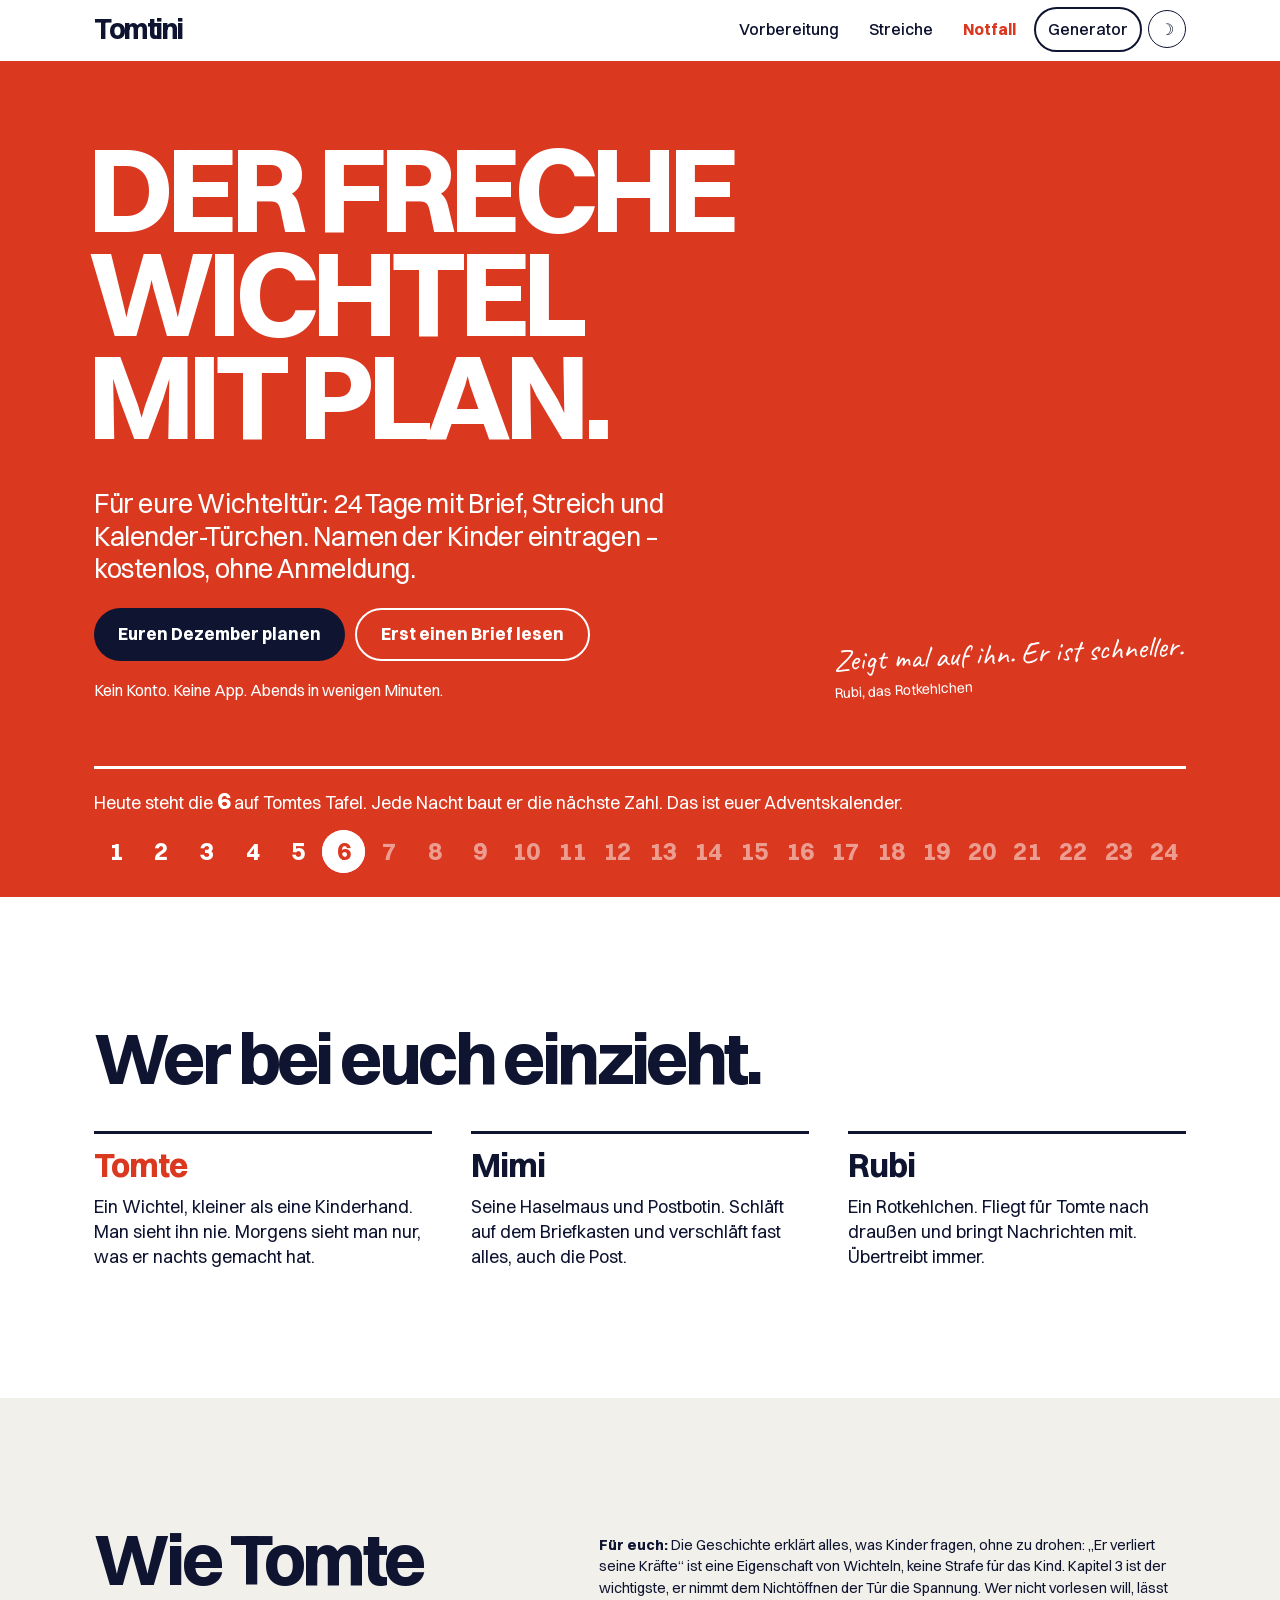
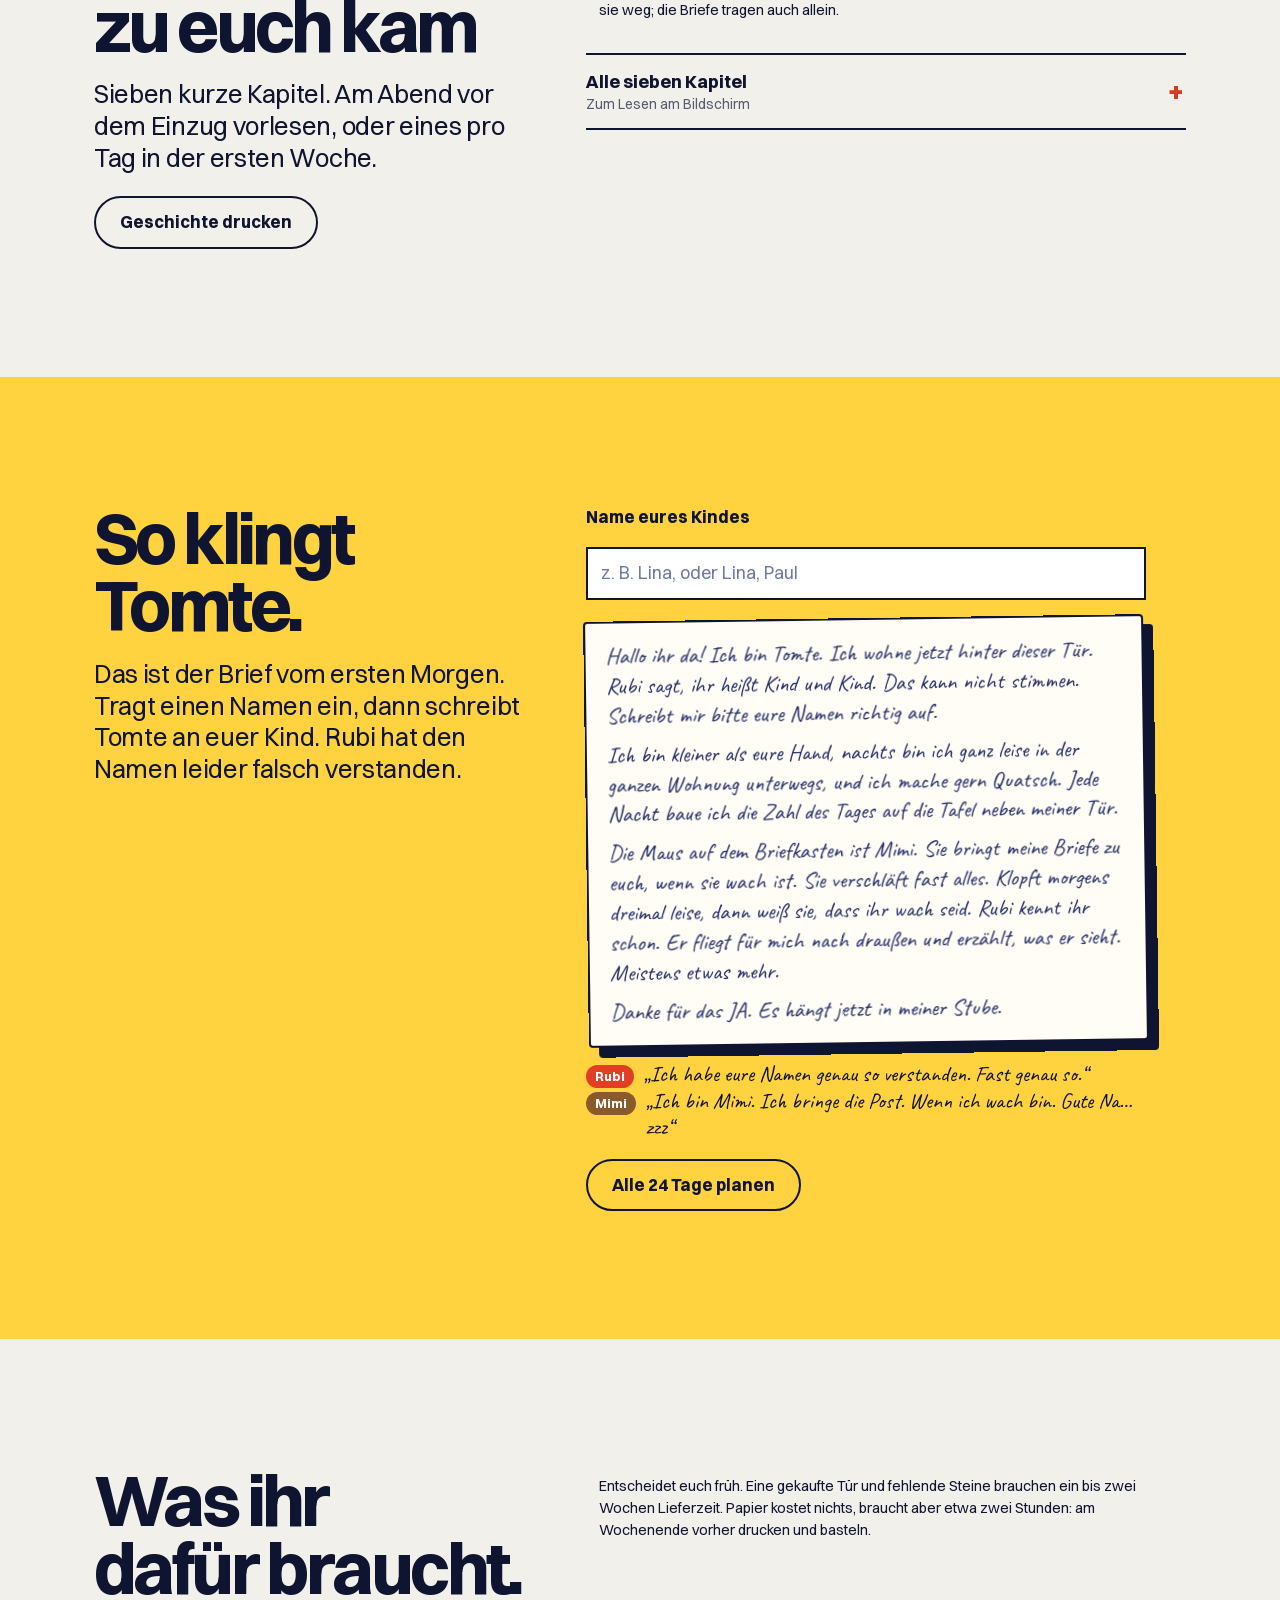
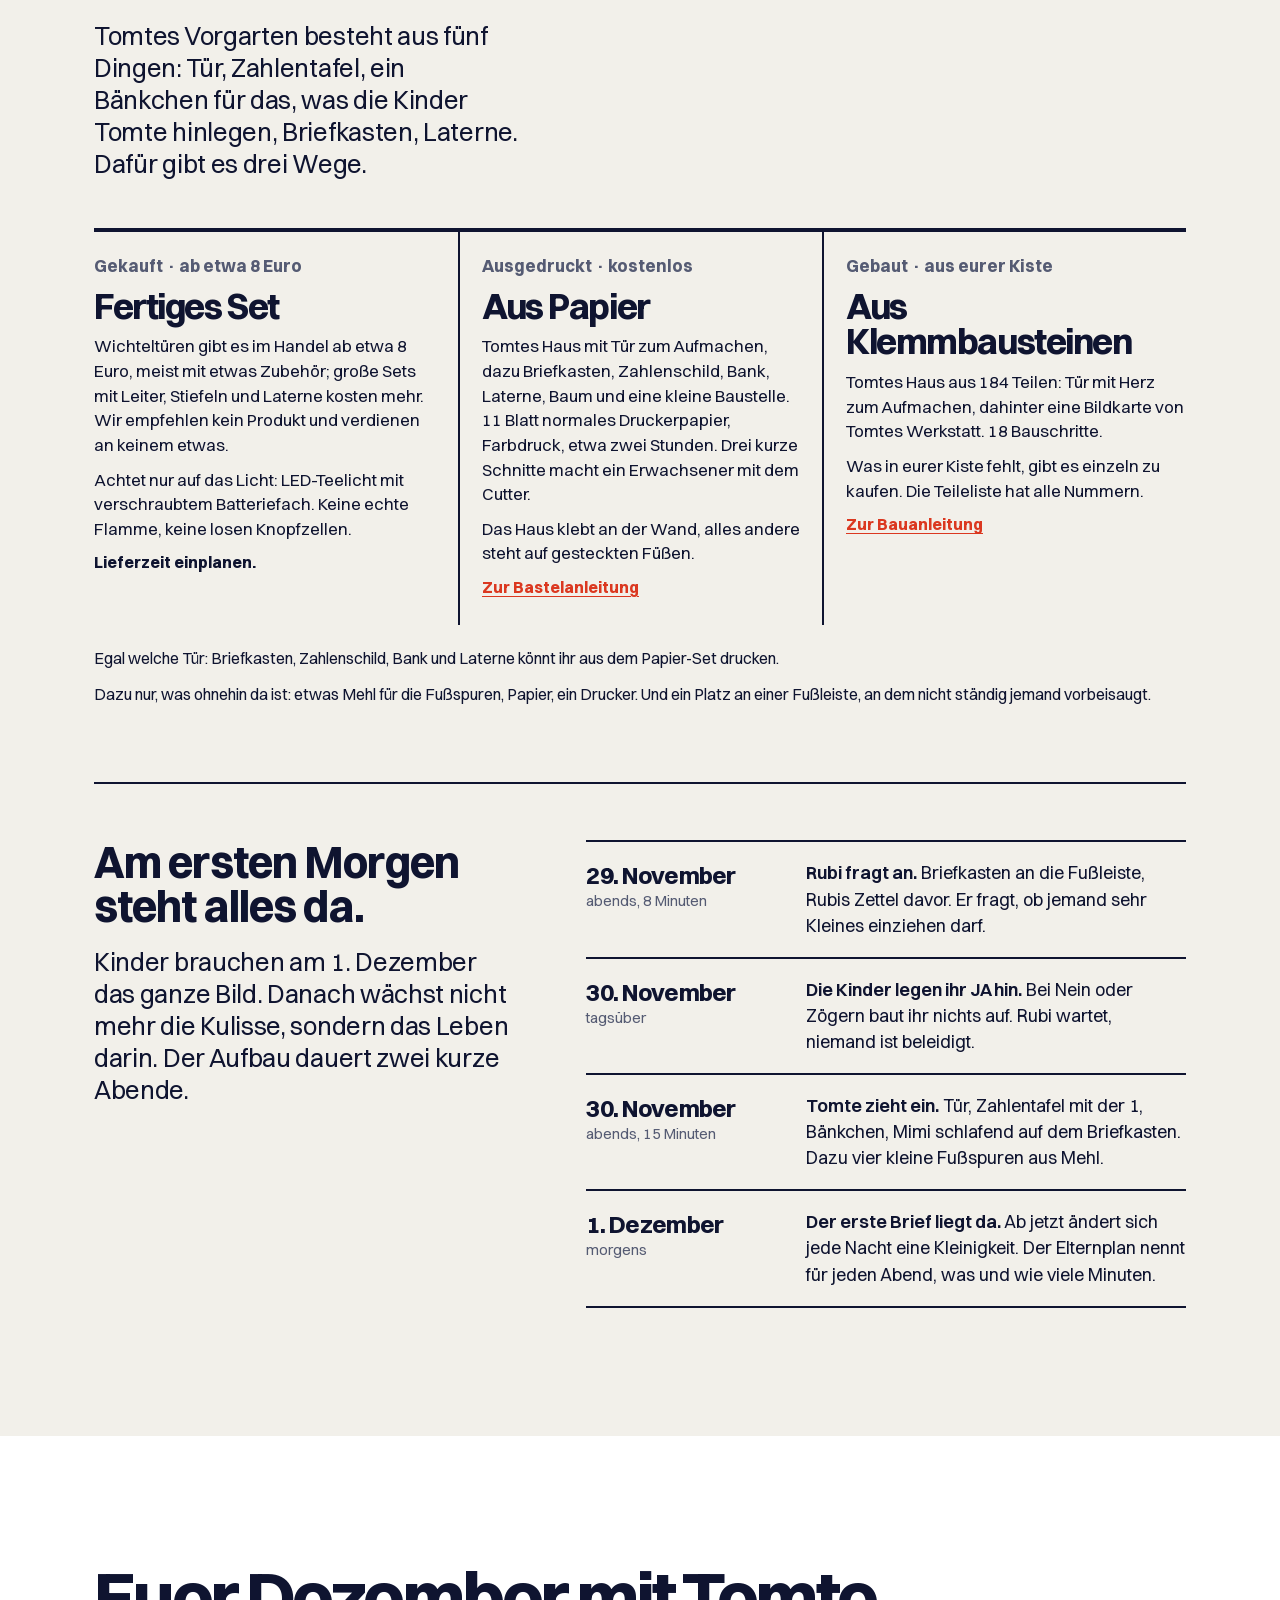
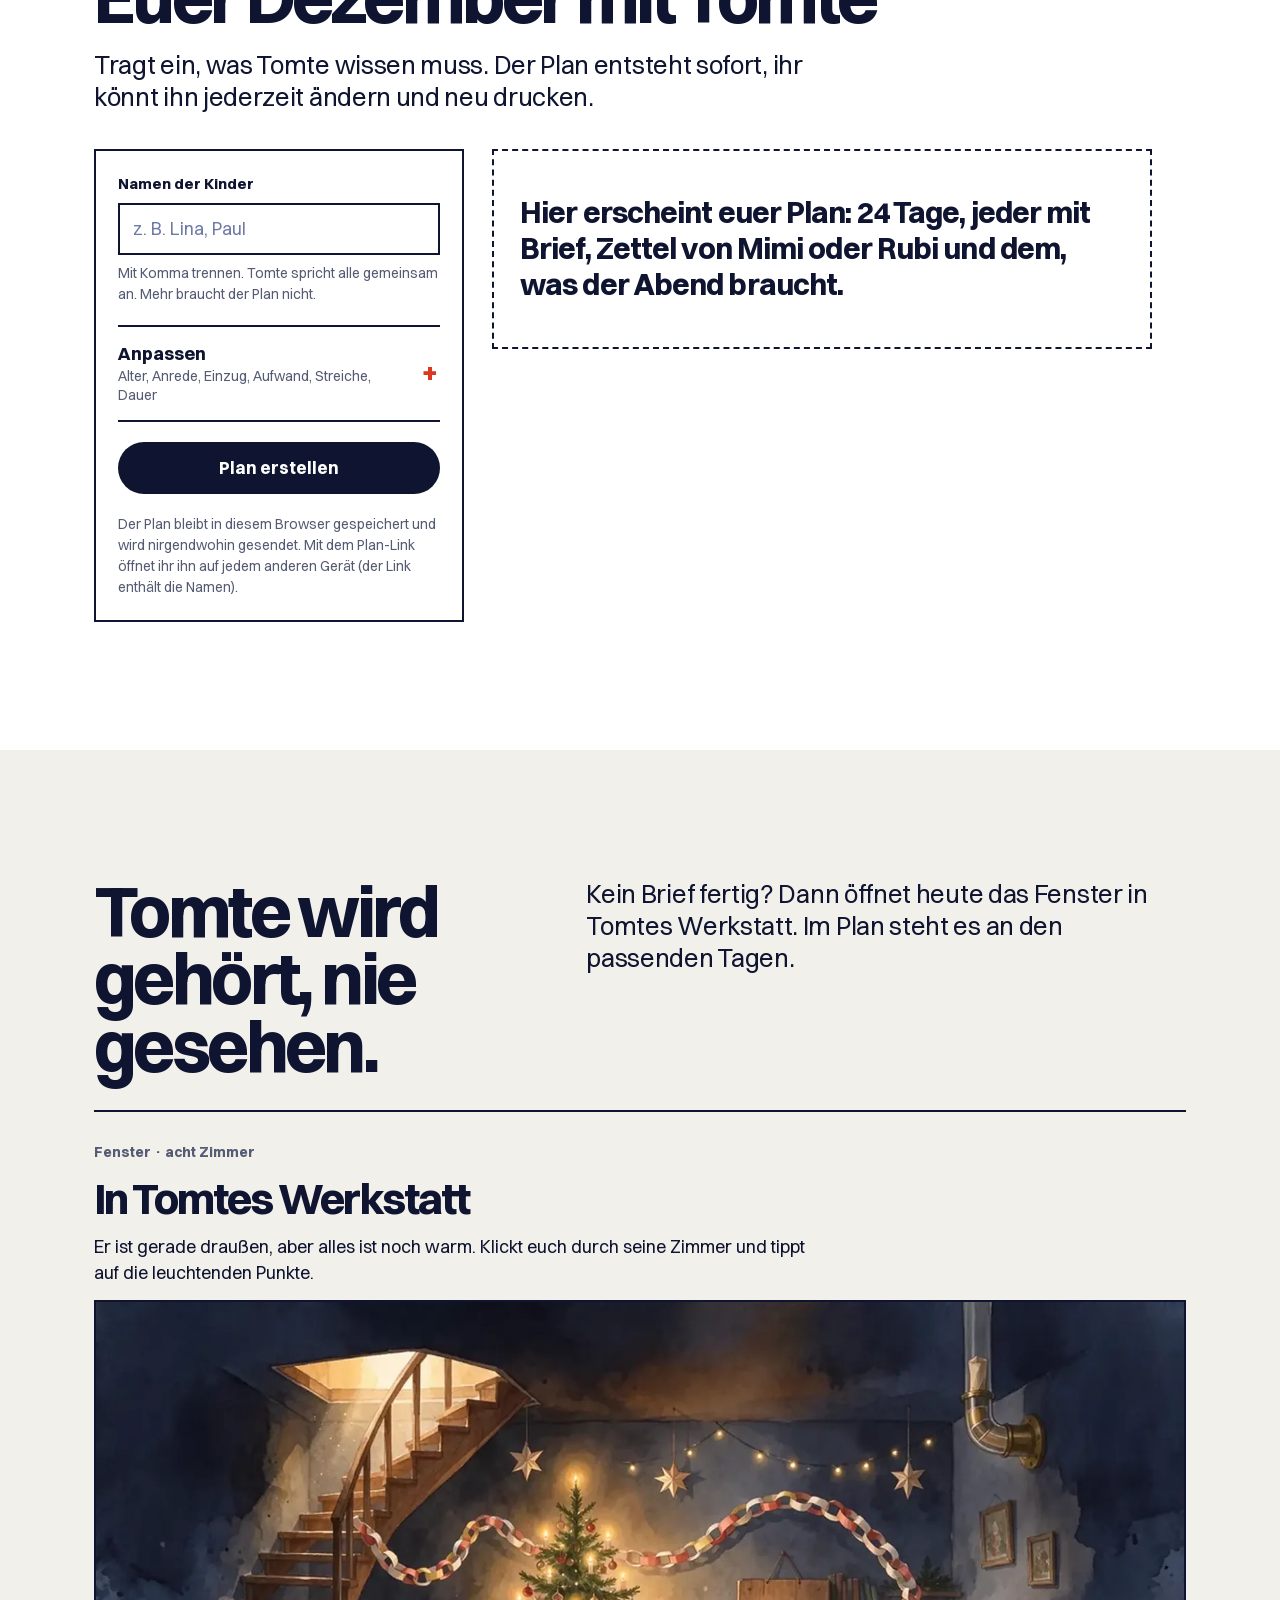
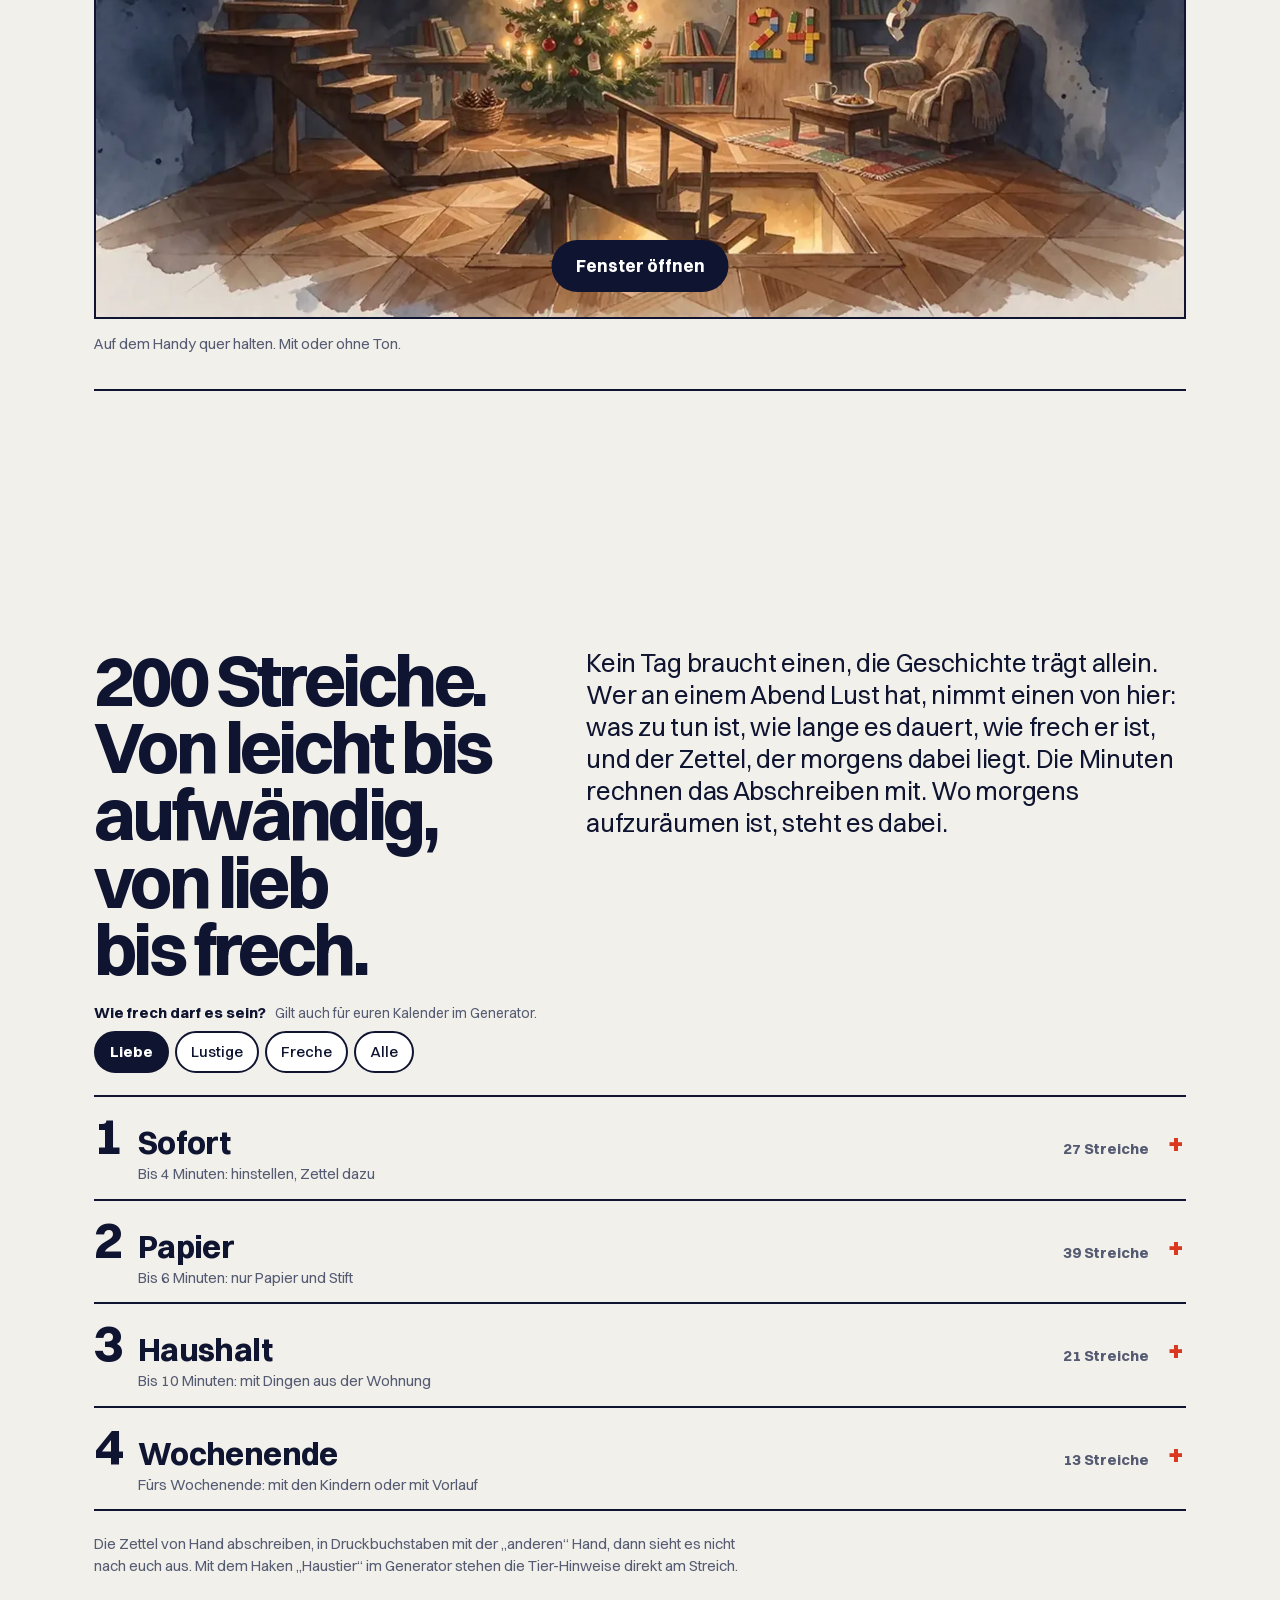
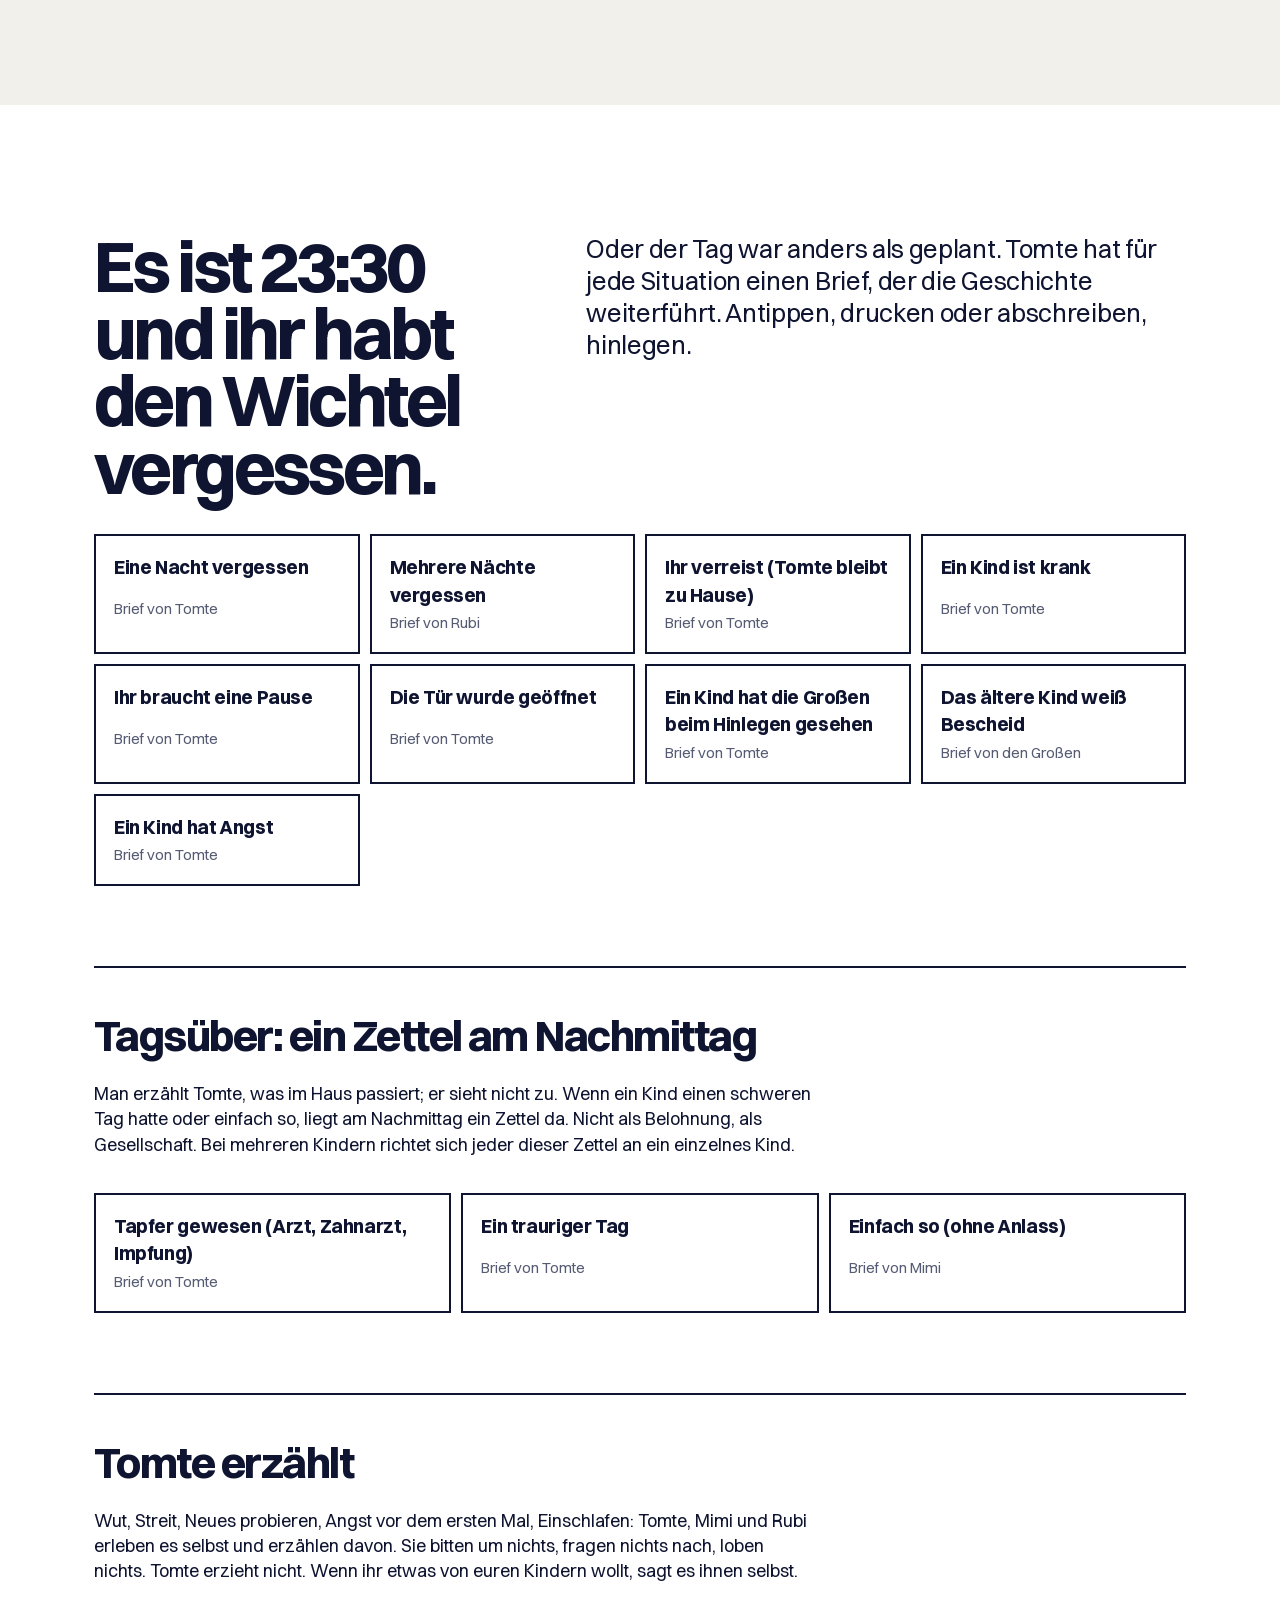
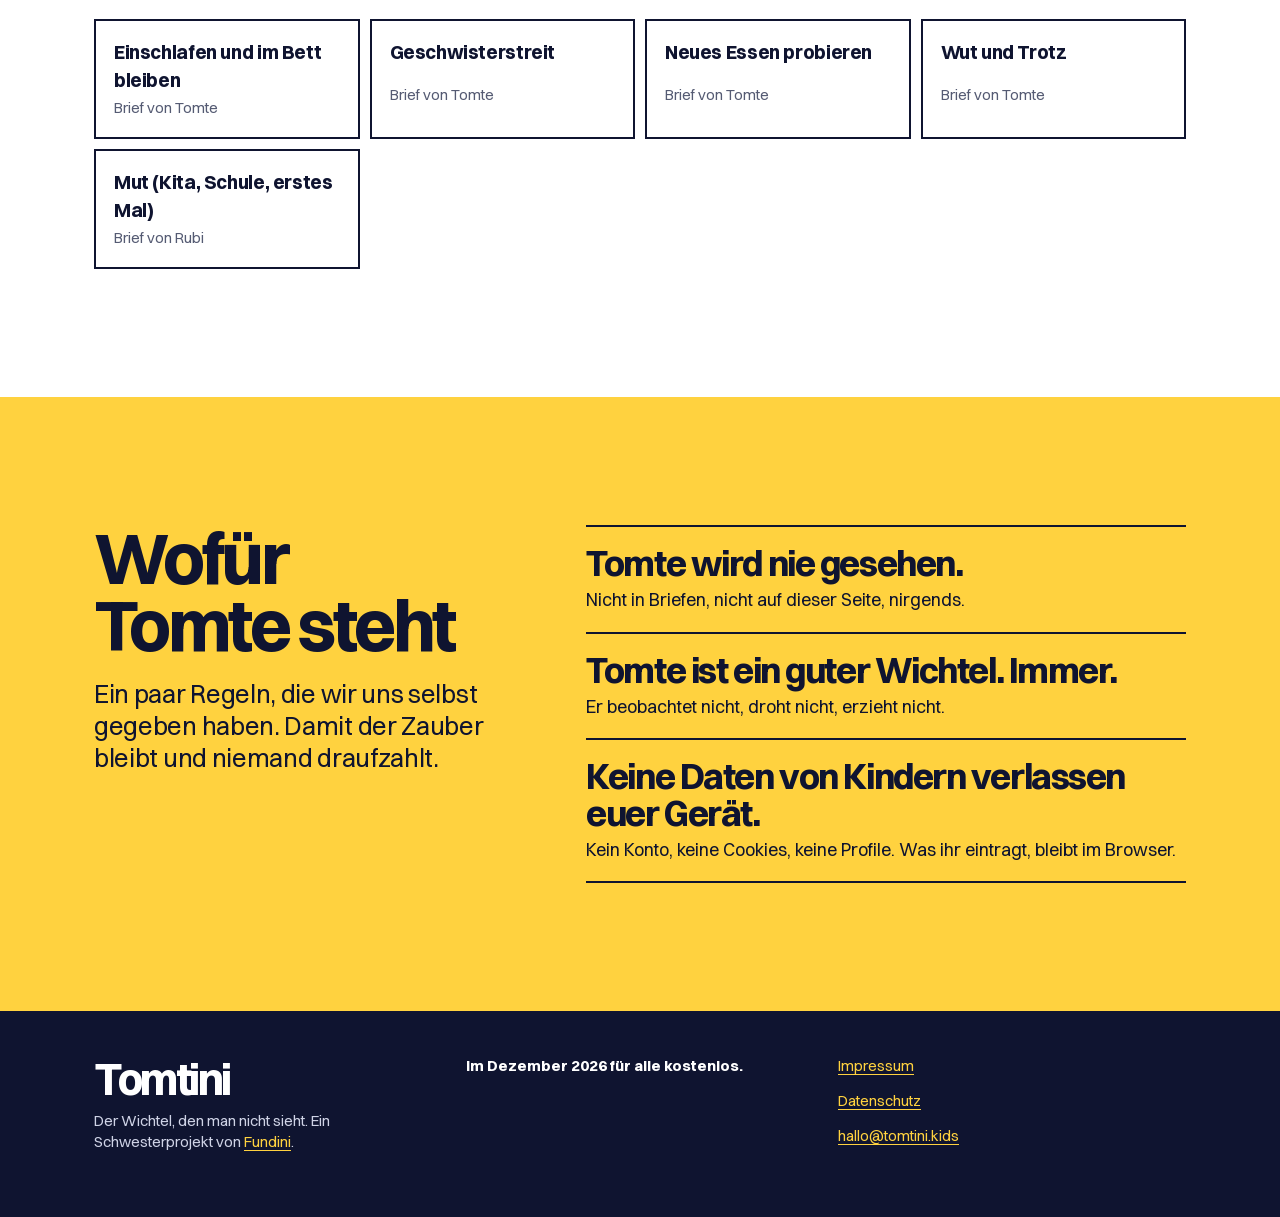
==== index.html @ 4d8ac08f "Schlankes Druckpaket (14 Seiten): Mimi grau und zum Ausmalen, Namensschild, Stube, Werkstatt, Zettel" ====
<!DOCTYPE html>
<html lang="de">
<head>
<meta charset="utf-8">
<meta name="viewport" content="width=device-width, initial-scale=1">
<title>Tomtini – der Wichtel, den man nicht sieht</title>
<link rel="canonical" href="https://tomtini.kids/">
<link rel="icon" href="favicon.svg" type="image/svg+xml">
<link rel="apple-touch-icon" href="bild/touch-icon.png">
<meta name="theme-color" content="#db3820">
<meta name="theme-color" media="(prefers-color-scheme: dark)" content="#0b1226">
<meta property="og:type" content="website">
<meta property="og:site_name" content="Tomtini">
<meta property="og:locale" content="de_DE">
<meta property="og:url" content="https://tomtini.kids/">
<meta property="og:title" content="Tomtini – der Wichtel, den man nicht sieht">
<meta property="og:description" content="Wichtel-Generator für Eltern: 24 Tage mit Tomte, jeden Morgen ein Brief. Fertig geplant, zum Ausdrucken, kostenlos, ohne Konto.">
<meta property="og:image" content="https://tomtini.kids/bild/teilen.png">
<meta property="og:image:width" content="1200">
<meta property="og:image:height" content="630">
<meta property="og:image:alt" content="Tomtini. Der Wichtel, den man nicht sieht.">
<meta name="twitter:card" content="summary_large_image">
<meta name="description" content="Tomtini ist ein Wichtel-Generator für Eltern: 24 Tage mit Tomte, jeden Morgen ein Brief, jede Nacht eine neue Zahl auf seiner Tafel. Fertig geplant, zum Ausdrucken, kostenlos, ohne Konto.">
<script>
/* So früh wie möglich setzen, damit die Seite nicht erst hell aufblitzt und dann umschaltet. */
(function(){
  try{
    var g=localStorage.getItem('tomtiniModus');
    var dunkel=g?g==='dunkel':(window.matchMedia && window.matchMedia('(prefers-color-scheme: dark)').matches);
    if(dunkel) document.documentElement.classList.add('dunkel');
  }catch(e){}
})();
</script>
<style>
/* Layout: weiße Seite, fette Switzer, vollflächige Farbblöcke (Rot, Gelb, Nachtblau), dicke Linien zwischen Zeilen.
   Links ausgerichtet, alles eckig, nur Knöpfe sind Pillen. Tomtes Briefe bleiben Handschrift auf Papier. */
@font-face{font-family:"Switzer";src:url("fonts/switzer.woff2") format("woff2");font-weight:100 900;font-style:normal;font-display:swap}
@font-face{font-family:"Caveat";src:url("fonts/caveat-latin-wght-normal.woff2") format("woff2");font-weight:400 700;font-style:normal;font-display:swap;unicode-range:U+0000-00FF,U+0131,U+0152-0153,U+02BB-02BC,U+02C6,U+02DA,U+02DC,U+2000-206F,U+20AC,U+2122,U+2212}
@font-face{font-family:"Caveat";src:url("fonts/caveat-latin-ext-wght-normal.woff2") format("woff2");font-weight:400 700;font-style:normal;font-display:swap;unicode-range:U+0100-02BA,U+02BD-02C5,U+02C7-02CC,U+02CE-02D7,U+02DD-02FF,U+1E00-1E9F,U+1EF2-1EFF,U+2020,U+20A0-20AB,U+20AD-20C0}

:root{
  --night:#ffffff;      /* Seite */
  --deep:#f2f0ea;       /* ruhige Fläche, Eingabefelder */
  --dusk:#ffffff;       /* Karten */
  --line:#0f1430;       /* Linien */
  --snow:#0f1430;       /* Schrift: Nachtblau statt Schwarz */
  --mist:#555b73;       /* leise Schrift */
  --lamp:#db3820; --lamp-text:#b42e1a;       /* Akzent: Rubis Rot */
  --red:#db3820; --yellow:#ffd23f; --ink-night:#0f1430;
  --paper:#fffdf6;      /* Tomtes Briefpapier */
  --ink:#27306b;        /* Tomtes Tinte, dunkelblau */
  --pine:#1f7a55;
  --rubi:#e23d25;
  --mimi:#8a5a2b;
  --display:"Switzer","Helvetica Neue",Helvetica,Arial,sans-serif;
  --body:"Switzer","Helvetica Neue",Helvetica,Arial,sans-serif;
  --hand:"Caveat","Segoe Print","Bradley Hand",cursive;
  --font:var(--body); --glow:var(--lamp); --dim:var(--mist); --muted:var(--mist);
  color-scheme:light;
}
/* Dunkelmodus: schont abends die Augen. Betrifft nur die ruhigen Grundflächen
   (Hintergrund, Fließtext) - Tomtes Briefpapier und die farbigen Themenblöcke
   (Hero, Zahlentafel, Kalender) bleiben bewusst wie sie sind. */
html.dunkel{color-scheme:dark}
/* Dunkelmodus-Palette (27. Nov 2026): Nachtblau mit Laternen-Gold statt der blaugrünen Palette.
   Grund 0B1226 · Flächen 131C3A · Hero 16204A · Blöcke 1B2654 · Linien 2B3A66 · Hover 3A4C80
   Schrift E6EBF7 (15,6:1 auf Grund) · leise A3B0D1 (8,6:1) · Akzent Gold F5C84C (11,7:1) */
html.dunkel body{
  --night:#0b1226; --deep:#131c3a; --dusk:#131c3a;
  --line:#2b3a66; --snow:#e6ebf7; --mist:#a3b0d1; --lamp:#f5c84c; --lamp-text:#f5c84c; --hover:#3a4c80;
  --ink-night:#1b2654; /* die nachtblauen Blöcke (Aufbau, Werkstatt, Fuß) */
}
html.dunkel .zettel .who.tomte{color:#0b1226}
html.dunkel .btn-ghost:hover,html.dunkel .notfall-grid button:hover{border-color:#3a4c80;background:rgba(58,76,128,.35)}
html.dunkel ::selection{background:#f5c84c;color:#0b1226}
body{transition:background-color .3s ease,color .3s ease}
@media (prefers-reduced-motion:reduce){body{transition:none}}
*{box-sizing:border-box}
html{-webkit-text-size-adjust:100%}
html,body{margin:0}
body{background:var(--night);color:var(--snow);font-family:var(--body);font-size:17px;line-height:1.6;overflow-x:hidden}
h1,h2,h3,h4{margin:0;font-family:var(--display);font-weight:700;text-wrap:balance;letter-spacing:-.02em}
p{margin:0}
a{color:var(--lamp);text-underline-offset:.18em}
button,input,select,textarea{font:inherit;color:inherit}
:focus-visible{outline:3px solid var(--lamp);outline-offset:3px;border-radius:0}
[hidden]{display:none!important}
.wrap{max-width:1180px;margin:0 auto;padding:0 clamp(18px,4.5vw,44px)}
.eyebrow{font-size:14px;color:var(--mist);font-weight:500}

.btn{border:0;border-radius:999px;padding:13px 22px;font-weight:700;cursor:pointer;display:inline-flex;align-items:center;gap:8px;justify-content:center;min-height:48px;text-decoration:none;font-size:16px;line-height:1.2}
.btn-primary,.btn-night{background:var(--lamp);color:var(--deep)}
.btn-primary:hover,.btn-night:hover{background:#ffd486}
.btn-ghost{background:transparent;border:1.5px solid var(--line);color:var(--snow)}
.btn-ghost:hover{border-color:var(--mist)}
.btn-mini{min-height:34px;padding:5px 12px;font-size:13px}
.btn[aria-pressed="true"]{background:var(--snow);color:var(--deep);border-color:var(--snow)}
.btn:disabled{opacity:.5;cursor:not-allowed}

/* Navigation */
.nav{position:sticky;top:0;z-index:30;background:rgba(18,25,53,.86);backdrop-filter:blur(10px);-webkit-backdrop-filter:blur(10px);border-bottom:1px solid transparent}
.nav.stuck{border-bottom-color:var(--line)}
.nav-in{display:flex;align-items:center;gap:6px;min-height:58px;overflow-x:auto;scrollbar-width:none}
.nav-in::-webkit-scrollbar{display:none}
.nav a{color:var(--snow);text-decoration:none;font-size:15px;font-weight:500;padding:9px 12px;border-radius:999px;white-space:nowrap}
.nav a:hover{background:rgba(242,235,219,.08)}
.nav a.aktiv{color:var(--lamp);font-weight:700}
.nav a.brand{font-family:var(--display);font-size:26px;font-weight:700;padding-left:0;margin-right:auto;letter-spacing:-.01em}
.nav a.brand:hover{background:none}
.nav a.to-gen{border:1.5px solid var(--line)}
.modus-knopf{border:1.5px solid var(--line);background:transparent;color:var(--snow);
  width:38px;height:38px;border-radius:50%;font-size:16px;cursor:pointer;flex:none;
  display:inline-flex;align-items:center;justify-content:center}
.modus-knopf:hover{background:rgba(242,235,219,.08)}
html.dunkel .nav{background:rgba(11,18,38,.92)}
html.dunkel .nav a:hover{background:rgba(58,76,128,.45)}
@media (max-width:600px){.nav a:not(.brand):not(.to-gen){display:none}}
/* Mobiles Menü (unter 600 px): Wort statt Burger, Vollbild-Panel in der Hero-Typo */
.menue-knopf{display:none;border:2px solid var(--line);background:transparent;color:var(--snow);
  font:500 16px/1 var(--body);padding:0 13px;min-height:45px;border-radius:999px;cursor:pointer;flex:none}
.menue>.wrap{width:100%}
@media (max-width:600px){
  .menue-knopf{display:inline-flex;align-items:center}
  .nav-in{gap:5px}
  .nav a.to-gen{padding:9px 11px}
}
.menue{position:fixed;inset:0;z-index:70;background:var(--night);color:var(--snow);display:none;flex-direction:column;
  padding:0 0 max(24px,env(safe-area-inset-bottom));overflow-y:auto;overscroll-behavior:contain}
.menue.offen{display:flex;animation:menueAuf .22s ease-out both}
@keyframes menueAuf{from{opacity:0;transform:translateY(-8px)}to{opacity:1;transform:none}}
@media (prefers-reduced-motion:reduce){.menue.offen{animation:none}}
.menue-kopf{display:flex;align-items:center;justify-content:space-between;min-height:58px;border-bottom:2px solid var(--line)}
.menue-marke{font:700 28px/1 var(--display);letter-spacing:-.05em}
.menue-zu{border:2px solid var(--line);background:transparent;color:var(--snow);font:700 16px/1 var(--display);
  padding:0 14px;min-height:45px;border-radius:999px;cursor:pointer}
.menue ul{list-style:none;margin:0;padding:0}
.menue li{border-bottom:2px solid var(--line)}
.menue li a{display:block;padding:14px 0 12px;color:var(--snow);text-decoration:none;font:700 clamp(36px,11.5vw,56px)/.95 var(--display);
  letter-spacing:-.055em;text-transform:uppercase}
.menue li a.aktiv{color:var(--lamp)}
.menue li a.ziel{background:var(--lamp);color:#fff;margin:18px 0 0;padding:16px 16px 14px}
html.dunkel .menue li a.ziel{color:#0b1226}
.menue li:last-child{border-bottom:0}
html.menue-offen,html.menue-offen body{overflow:hidden}

/* Hero */
.hero{position:relative;padding:clamp(28px,6vw,72px) 0 0;}
.hero h1{font-size:clamp(50px,13vw,164px);line-height:.9;font-weight:700;letter-spacing:-.012em;margin-left:-.03em}
.hero h1 .ln{display:block}
.unseen{display:inline-block;cursor:default;-webkit-tap-highlight-color:transparent;touch-action:manipulation}
.unseen i{display:inline-block;font-style:normal;text-shadow:0 0 .32em rgba(245,191,98,.5);transition:opacity .28s ease,filter .28s ease;will-change:opacity,filter}
.hero-foot{display:grid;grid-template-columns:minmax(0,7fr) minmax(0,5fr);gap:clamp(20px,4vw,56px);align-items:end;margin-top:clamp(22px,3.4vw,40px)}
.hero .lead{font-size:clamp(18px,1.75vw,22px);line-height:1.5;max-width:34em}
.hero .cta{display:flex;gap:10px;flex-wrap:wrap;margin-top:22px}
.rubi-note{font-family:var(--hand);font-size:clamp(24px,2.4vw,31px);line-height:1.15;color:var(--lamp);transform:rotate(-2.5deg);transform-origin:left bottom;max-width:13em}
.rubi-note small{display:block;font-family:var(--body);font-size:14px;color:var(--mist);margin-top:6px}
.facts{margin-top:18px;color:var(--mist);font-size:15px}
@media (max-width:760px){.hero-foot{grid-template-columns:1fr}}
@media (max-width:560px){.hero h1{font-size:16.4vw}}

/* Zahlentafel */
.tafel{margin-top:clamp(34px,5vw,64px);border-top:2px solid var(--line);position:relative}
.tafel::before{content:"";position:absolute;left:0;right:0;top:-1px;height:1px;background:linear-gradient(90deg,rgba(245,191,98,0),var(--lamp) 30%,var(--lamp) 70%,rgba(245,191,98,0));box-shadow:0 0 22px 2px rgba(245,191,98,.45);transform-origin:50% 50%;animation:spalt 1.6s .15s cubic-bezier(.2,.7,.2,1) both}
@keyframes spalt{from{transform:scaleX(.04);opacity:.2}to{transform:scaleX(1);opacity:1}}
.tafel-in{padding:18px 0 24px;display:grid;gap:12px}
.tafel-text{font-size:16px;color:var(--snow)}
.tafel-text b{font-family:var(--display);font-weight:700;font-size:1.25em;color:var(--lamp);font-variant-numeric:tabular-nums}
.zahlen{list-style:none;margin:0;padding:0;display:grid;grid-template-columns:repeat(24,minmax(0,1fr));gap:2px;font-family:var(--display);font-weight:700;font-variant-numeric:tabular-nums;font-size:clamp(13px,1.9vw,26px);color:#55619a;text-align:center}
.zahlen li.war{color:var(--mist)}
.zahlen li.heute{color:var(--lamp);text-shadow:0 0 14px rgba(245,191,98,.6);font-weight:700}
@media (max-width:620px){.zahlen{grid-template-columns:repeat(12,minmax(0,1fr));row-gap:6px;font-size:18px}}

/* Abschnitte */
section.block{padding:clamp(68px,10vw,144px) 0;scroll-margin-top:58px}
section.quiet{background:var(--deep)}
.split{display:grid;grid-template-columns:minmax(0,5fr) minmax(0,7fr);gap:clamp(24px,5vw,72px);align-items:start}
@media (max-width:860px){.split{grid-template-columns:1fr}}
.block h2{font-size:clamp(34px,5.2vw,68px);line-height:.98;letter-spacing:-.03em;}
.block .sub{color:var(--mist);font-size:18px;max-width:38em;margin-top:18px}
.stack{display:grid;gap:22px}

/* Brief-Probe */
.probe{display:grid;gap:18px;max-width:560px}
.probe label{font-size:15px;font-weight:600}
.probe input{width:100%;padding:13px 15px;border-radius:0;border:1.5px solid var(--line);background:var(--deep);min-height:50px;font-size:18px}
.probe input::placeholder{color:#6f7aa6}
.probe .letter{transform:rotate(-.8deg);box-shadow:0 30px 60px -30px rgba(0,0,0,.8),0 0 70px -20px rgba(245,191,98,.28)}

/* Schritte */
.steps{list-style:none;margin:0;padding:0;counter-reset:s;display:grid;gap:0}
.step{counter-increment:s;display:grid;grid-template-columns:clamp(54px,8vw,96px) minmax(0,1fr);gap:8px 18px;padding:24px 0;border-top:2px solid var(--line)}
.step:last-child{border-bottom:2px solid var(--line)}
.step::before{content:counter(s);font-family:var(--display);font-size:clamp(46px,6.5vw,84px);line-height:.8;color:var(--lamp);font-weight:700;grid-row:1 / span 2}
.step h3{font-size:clamp(22px,2.4vw,28px);font-weight:700;align-self:end}
.step p{color:var(--mist);max-width:36em;grid-column:2}

/* Aufbau */
.abende{list-style:none;margin:0;padding:0;display:grid;gap:0}
.abende li{display:grid;grid-template-columns:minmax(0,11em) minmax(0,1fr);gap:6px 22px;padding:18px 0;border-top:2px solid var(--line)}
.abende li:last-child{border-bottom:2px solid var(--line)}
.abende .wann{font-family:var(--display);font-size:21px;font-weight:700;line-height:1.25}
.abende .wann small{display:block;font-family:var(--body);font-size:14px;color:var(--mist);font-weight:400;margin-top:2px}
.abende p{color:var(--mist);max-width:36em}
.abende p b{color:var(--snow);font-weight:600}
@media (max-width:560px){.abende li{grid-template-columns:1fr}}
.leiste{margin-top:clamp(36px,5vw,64px)}
.leiste-titel{font-size:15px;color:var(--mist);margin-bottom:14px}
.zonen{display:grid;grid-template-columns:repeat(5,minmax(0,1fr));gap:0;border-bottom:10px solid var(--dusk);box-shadow:0 1px 0 var(--line)}
.zone{padding:0 16px 20px 0;display:grid;gap:8px;align-content:start;border-left:1px solid var(--line);padding-left:16px}
.zone:first-child{border-left:0;padding-left:0}
.zone h3{font-size:clamp(22px,2.5vw,32px);font-weight:700;line-height:1.05;hyphens:auto}
.zone p{font-size:15px;line-height:1.45;color:var(--mist)}
.zone.tuer h3{color:var(--lamp);text-shadow:0 0 18px rgba(245,191,98,.45)}
.leiste-fuss{font-size:14px;color:var(--mist);margin-top:12px}
@media (max-width:900px){.zonen{grid-template-columns:1fr;border-bottom:0;box-shadow:none}.zone,.zone:first-child{border-left:0;padding:16px 0;border-top:2px solid var(--line)}.zone:last-child{border-bottom:2px solid var(--line)}.leiste-fuss{display:none}}

/* Drei Wege zum Vorgarten */
.wege{display:grid;grid-template-columns:repeat(3,minmax(0,1fr));gap:0;margin-top:clamp(28px,4vw,48px)}
.weg{border-top:4px solid var(--line);border-left:2px solid var(--line);padding:22px 22px 26px;display:grid;gap:10px;align-content:start}
.weg:first-child{border-left:0;padding-left:0}
.weg:last-child{padding-right:0}
.weg h3{font-size:clamp(24px,2.8vw,36px);line-height:1;letter-spacing:-.04em}
.weg .eyebrow{color:var(--mist);font-weight:700}
.weg p{font-size:17px;color:var(--snow)}
.weg .wann{font-weight:700;font-size:16px}
.weg .folgt{font-size:15px;color:var(--mist);border-top:2px solid var(--line);padding-top:10px;margin-top:4px}
@media (max-width:860px){
  .wege{grid-template-columns:1fr}
  .weg,.weg:first-child{border-left:0;padding:20px 0 24px}
  .weg:not(:first-child){border-top-width:2px}
}

/* Mimi und Rubi */
.zwei{display:grid;grid-template-columns:1fr 1fr;gap:clamp(24px,5vw,72px)}
@media (max-width:760px){.zwei{grid-template-columns:1fr}}
.wesen{display:grid;gap:12px;align-content:start}
.wesen h3{font-size:clamp(30px,4vw,48px);font-weight:700;}
.wesen p{color:var(--mist);max-width:30em}
.wesen blockquote{margin:6px 0 0;font-family:var(--hand);font-size:clamp(28px,3.2vw,40px);line-height:1.1;transform:rotate(-1.2deg);transform-origin:left}
.wesen.mimi blockquote{color:var(--mimi)}
.wesen.rubi blockquote{color:var(--rubi);transform:rotate(1deg)}

/* Geschichte */
.kapitel-liste{display:grid;gap:0;margin-top:6px}
details.kap-item{border-top:2px solid var(--line)}
details.kap-item:last-child{border-bottom:2px solid var(--line)}
details.kap-item>summary{list-style:none;cursor:pointer;padding:16px 0;display:flex;align-items:baseline;gap:14px;font-family:var(--display);font-size:clamp(20px,2.2vw,26px);font-weight:700;line-height:1.2}
details.kap-item>summary::-webkit-details-marker{display:none}
details.kap-item>summary .num{color:var(--lamp);min-width:1.1em;font-variant-numeric:tabular-nums}
details.kap-item>summary .wann{margin-left:auto;font-family:var(--body);font-weight:400;font-size:14px;color:var(--mist);white-space:nowrap}
details.kap-item>summary::after{content:"+";font-family:var(--body);font-weight:400;color:var(--mist);margin-left:8px}
details.kap-item[open]>summary::after{content:"–"}
.kap-text{padding:2px 0 22px;font-size:18px;line-height:1.7}
.kap-text p{margin:0 0 13px;max-width:36em}
.kap-text p:last-child{margin-bottom:0}
@media (max-width:560px){details.kap-item>summary{flex-wrap:wrap}details.kap-item>summary .wann{margin-left:calc(1.1em + 14px);flex-basis:100%;order:3}}

/* Generator */
.gen{display:grid;grid-template-columns:370px minmax(0,1fr);gap:28px;align-items:start;margin-top:36px}
@media (max-width:940px){.gen{grid-template-columns:minmax(0,1fr)}}
.form{background:var(--dusk);border:1px solid var(--line);border-radius:0;padding:22px;display:grid;grid-template-columns:minmax(0,1fr);gap:20px}
@media (min-width:941px){.form{position:sticky;top:74px;max-height:calc(100vh - 90px);overflow:auto}}
.field{display:grid;gap:8px}
.field>label,.field>.lbl{font-size:15px;font-weight:700}
input[type=text],input[type=date],textarea,select.inp{padding:11px 13px;border-radius:0;border:1.5px solid var(--line);background:var(--deep);width:100%;min-height:48px}
input::placeholder,textarea::placeholder{color:#6f7aa6}
textarea{min-height:64px;resize:vertical}
.seg{display:flex;flex-wrap:wrap;gap:6px}
.seg label{cursor:pointer;position:relative}
.seg input{position:absolute;opacity:0;pointer-events:none}
.seg span{display:inline-flex;align-items:center;min-height:42px;padding:7px 14px;border-radius:999px;border:1.5px solid var(--line);font-size:15px;font-weight:500;background:var(--deep)}
.seg input:checked+span{background:var(--snow);color:var(--deep);border-color:var(--snow);font-weight:700}
.seg input:focus-visible+span{outline:3px solid var(--lamp);outline-offset:2px}
.help{font-size:14px;line-height:1.5;color:var(--mist)}
.help .wer{display:block;margin-top:2px}
.cal{display:grid;grid-template-columns:repeat(6,1fr);gap:5px}
.cal button{border:1.5px solid var(--line);background:var(--deep);border-radius:0;min-height:46px;font-weight:700;font-size:14px;cursor:pointer;display:grid;line-height:1.1;padding:4px 2px;font-variant-numeric:tabular-nums}
.cal button small{font-weight:400;font-size:11px;color:var(--mist)}
.cal button[data-mode="wenig"]{background:#4a3c1c;border-color:var(--lamp)}
.cal button[data-mode="reise"]{background:#1f3d38;border-color:var(--pine)}
.legend{display:flex;gap:14px;font-size:13px;color:var(--mist);flex-wrap:wrap}
.legend i{display:inline-block;width:12px;height:12px;border-radius:3px;vertical-align:-1px;margin-right:5px;border:1.5px solid var(--line)}
.legend .w{background:#4a3c1c;border-color:var(--lamp)}.legend .r{background:#1f3d38;border-color:var(--pine)}

.out{display:grid;grid-template-columns:minmax(0,1fr);gap:16px;min-width:0;scroll-margin-top:74px}
.out>.empty{border:1.5px dashed var(--line);border-radius:0;padding:44px 26px;color:var(--mist);font-family:var(--display);font-weight:700;font-size:clamp(22px,2.6vw,30px);line-height:1.2;max-width:22em}
.out-head{display:flex;justify-content:space-between;gap:14px;flex-wrap:wrap;align-items:end}
.out-head h3{font-size:clamp(26px,3.2vw,38px)}
.out-head .actions{display:flex;gap:8px;flex-wrap:wrap}
.heute{background:var(--dusk);border:1.5px solid var(--lamp);border-radius:0;padding:22px;display:grid;grid-template-columns:minmax(0,1fr);gap:12px;box-shadow:0 0 60px -24px rgba(245,191,98,.5)}
.heute .eyebrow{color:var(--lamp)}
.heute h3{font-size:clamp(24px,3vw,32px)}
.kap{margin-top:18px}
.kap h3{font-size:clamp(22px,2.6vw,30px);color:var(--lamp);margin:8px 0 12px}
.day{background:var(--dusk);border:1px solid var(--line);border-radius:0;padding:18px 20px;display:grid;grid-template-columns:minmax(0,1fr);gap:12px;margin-bottom:12px}
.day.reise{border-color:var(--pine)}
.day.done{opacity:.66}
.day-head{display:flex;align-items:baseline;gap:12px;flex-wrap:wrap}
.day-head .num{font-family:var(--display);font-weight:700;font-size:36px;line-height:1;color:var(--lamp);font-variant-numeric:tabular-nums;min-width:1.2em}
.day-head .date{font-size:14px;color:var(--mist)}
.day-head h4{font-size:22px;font-weight:700;flex:1 1 200px}
.day-head .mode{display:flex;gap:4px}
.day-head .mode button{border:1.5px solid var(--line);background:var(--deep);border-radius:999px;padding:5px 11px;font-size:13px;font-weight:600;cursor:pointer;min-height:34px}
.day-head .mode button[aria-pressed="true"]{background:var(--snow);color:var(--deep);border-color:var(--snow)}
/* Kalender-Raster (A: aufklappen, B: Fenster) */
.kal-kopf{display:flex;align-items:baseline;justify-content:space-between;gap:12px;flex-wrap:wrap;margin:28px 0 6px}
.kal-kopf h3{font-family:var(--display);font-weight:700;font-size:26px}
.kal-ansicht{display:flex;align-items:center;gap:4px;font-size:13px;color:var(--mist)}
.kal-ansicht span{margin-right:4px}
.kal-ansicht button{border:1.5px solid var(--line);background:transparent;color:var(--snow);border-radius:999px;padding:5px 11px;font:600 13px/1 var(--body);min-height:34px;cursor:pointer}
.kal-ansicht button[aria-pressed="true"]{background:var(--snow);color:var(--night);border-color:var(--snow)}
.kal-legende{display:flex;flex-wrap:wrap;gap:4px 16px;font-size:13px;color:var(--mist);margin:0 0 12px}
.kal-legende i{font-style:normal}
.kal{display:grid;grid-template-columns:repeat(6,minmax(0,1fr));gap:0;border-top:2px solid var(--line);border-left:2px solid var(--line)}
.kal>button{appearance:none;background:var(--dusk);color:var(--snow);border:0;border-right:2px solid var(--line);border-bottom:2px solid var(--line);border-radius:0;text-align:left;cursor:pointer;font:inherit;position:relative}
@media (hover:hover){.kal>button:hover{background:var(--deep)}}
.kal>button:focus-visible{outline:3px solid var(--lamp);outline-offset:-3px}
.kal-vor{grid-column:1/-1;display:flex;align-items:baseline;gap:12px;flex-wrap:wrap;padding:10px 14px}
.kal-vor .kn{font-family:var(--display);font-weight:700;font-size:28px;line-height:1;color:var(--lamp)}
.kal-vor .kt{font-weight:700;font-size:16px;flex:1 1 auto}
.kal-vor .kd{font-size:13px;color:var(--mist)}
.kal-tag{display:flex;flex-direction:column;justify-content:space-between;gap:4px;min-height:104px;padding:10px 10px 9px}
.kal-tag .kn{font-family:var(--display);font-weight:700;font-size:clamp(34px,4.2vw,52px);line-height:.9;letter-spacing:-.02em;font-variant-numeric:tabular-nums}
.kal-tag .kd{font-size:12px;color:var(--mist);font-weight:500}
.kal-tag .km{display:flex;gap:6px;align-items:baseline;font-size:12px;font-weight:700;min-height:1.2em}
.kal-tag .km i,.kal-legende i{font-style:normal}
.mk-min{color:var(--mist);font-weight:600}
.mk{color:var(--lamp)}
.kal-tag .kx{position:absolute;top:8px;right:8px;font-size:10px;font-weight:700;text-transform:uppercase;letter-spacing:.04em;color:var(--pine)}
.kal-tag.m-wenig .kx{color:var(--mist)}
.kal>button.vorbei{opacity:.45}
@media (hover:hover){.kal>button.vorbei:hover{opacity:.8}}
.kal>button.done{opacity:.5}
.sr{position:absolute;width:1px;height:1px;overflow:hidden;clip:rect(0 0 0 0)}
.kd .tmode{margin-top:10px;flex-wrap:wrap}
.kal-tag.heute .kd::after{content:" · heute";color:var(--lamp);font-weight:700}
.kal>button.offen,.kal>button.offen:hover{background:var(--snow);color:var(--night);opacity:1}
.kal>button.offen .kd,.kal>button.offen .mk-min,.kal>button.offen .kn{color:var(--night)}
.kal>button.offen .mk{color:var(--lamp)}
.kal>button.offen .kx{color:var(--lamp)}
/* A: Panel unter der Reihe */
.kal>.kd{grid-column:1/-1;margin:0;border:0;border-right:2px solid var(--line);border-bottom:2px solid var(--line);position:relative;background:var(--deep);padding:18px clamp(14px,3vw,28px) 16px;animation:kdAuf .22s ease-out both}
.kal>.kd::before{content:"";position:absolute;top:-1px;left:var(--pfeil,50%);width:16px;height:16px;background:var(--deep);border-left:2px solid var(--line);border-top:2px solid var(--line);transform:translate(-50%,-50%) rotate(45deg)}
@keyframes kdAuf{from{opacity:0;transform:translateY(-6px)}to{opacity:1;transform:none}}
.kd-kopf{display:flex;align-items:flex-start;gap:14px}
.kd-kopf .num{font-family:var(--display);font-weight:700;font-size:44px;line-height:.9;color:var(--lamp);font-variant-numeric:tabular-nums}
.kd-kopf>div{flex:1}
.kd-kopf h4{font-size:22px;font-weight:700;line-height:1.2}
.kd-kopf .date{font-size:14px;color:var(--mist)}
.kd-zu{border:2px solid var(--line);background:transparent;color:var(--snow);width:40px;height:40px;font:700 24px/1 var(--display);cursor:pointer;flex:none}
.kd .mode{display:flex;gap:4px}
.kd .mode button{border:1.5px solid var(--line);background:var(--deep);color:var(--snow);border-radius:999px;padding:5px 11px;font-size:13px;font-weight:600;cursor:pointer;min-height:34px}
.kd .mode button[aria-pressed="true"]{background:var(--snow);color:var(--night);border-color:var(--snow)}
.wer-liste{list-style:none;margin:clamp(22px,3vw,40px) 0 0;padding:0;display:grid;grid-template-columns:repeat(3,minmax(0,1fr));gap:0 clamp(20px,3vw,44px)}
.wer-liste li{border-top:3px solid var(--line);padding-top:14px}
.wer-n{display:inline-block;font-family:var(--display);font-weight:700;font-size:clamp(26px,2.6vw,36px);letter-spacing:-.03em;line-height:1}
.wer-n.tomte{color:var(--lamp)}
.wer-liste p{margin:10px 0 0;font-size:18px;line-height:1.4}
@media (max-width:760px){.wer-liste{grid-template-columns:minmax(0,1fr);gap:22px}}
/* Tag = drei Zeilen zum Abhaken */
.ck-kopf{margin:14px 0 0;font-size:13px;font-weight:700;letter-spacing:.06em;text-transform:uppercase;color:var(--mist)}
.cks{list-style:none;margin:6px 0 0;padding:0}
.ck{display:grid;grid-template-columns:38px minmax(0,1fr);gap:0 12px;align-items:start;border-top:2px solid var(--line);padding:10px 0}
.ck-box{appearance:none;position:relative;width:44px;height:44px;margin:-5px 0 -5px -6px;border:0;background:transparent;cursor:pointer;padding:0}
.ck-box::before{content:"";position:absolute;inset:7px;border:2px solid var(--line);border-radius:6px;box-sizing:border-box}
.ck-box[aria-pressed="true"]::before{background:var(--lamp);border-color:var(--lamp)}
.ck-box[aria-pressed="true"]::after{content:"";position:absolute;left:18px;top:12px;width:8px;height:15px;border:solid #fff;border-width:0 3px 3px 0;transform:rotate(45deg)}
.ck-box:focus-visible{outline:3px solid var(--lamp);outline-offset:-2px;border-radius:8px}
.ck-leer{opacity:.5;cursor:default}
.ck-leer::before{border-style:dashed}
.ck-t{display:block;font-size:18px;line-height:1.25;cursor:pointer;list-style:none;padding:3px 26px 3px 0;position:relative}
div.ck-t{cursor:default;padding-right:0}
.ck-t::-webkit-details-marker{display:none}
summary.ck-t::after{content:"+";position:absolute;right:0;top:2px;font-weight:700;color:var(--lamp);font-size:20px}
.ck-d[open]>summary.ck-t::after{content:"–"}
.ck-art{display:block;font-size:12.5px;font-weight:700;letter-spacing:.05em;text-transform:uppercase;color:var(--lamp-text);margin-bottom:1px}
.ck-t b{font-weight:700}
.ck-t .sz{display:inline-block;margin-left:8px;font-size:14px;font-weight:500;color:var(--mist);white-space:nowrap}
.ck.an .ck-t b{color:var(--mist);font-weight:500}
.ck.an .ck-t .ck-art,.ck.an .ck-t .ck-warn{color:var(--mist)}
.ck-warn{display:block;margin-top:4px;font-size:14px;font-weight:600;color:var(--lamp-text)}
.ck.leise .ck-t b{color:var(--mist);font-weight:600}
.ck-in{display:grid;gap:8px;padding:8px 0 4px;font-size:15.5px;line-height:1.45}
.ck-in p{margin:0}
.ck-in .m{color:var(--mist);font-size:14px}
.ck-in .letter{margin-top:4px}
.ck-in .links{display:flex;flex-wrap:wrap;gap:0 20px}
.ck-in .lnk{appearance:none;background:none;border:0;padding:14px 0;min-height:44px;margin:0;font:500 14px/1.2 var(--body);color:var(--mist);text-decoration:underline;text-underline-offset:3px;cursor:pointer}
.ck-in .lnk:hover{color:var(--snow)}
.streich .mo{margin:2px 0 6px;font-size:15px;line-height:1.35}
.kd-mehr{border-top:2px solid var(--line);padding-top:4px}
.kd-mehr>summary{cursor:pointer;font-weight:600;font-size:14.5px;color:var(--mist);padding:10px 0;list-style:none;display:flex;gap:8px;align-items:baseline}
.kd-mehr>summary::-webkit-details-marker{display:none}
.kd-mehr>summary::before{content:"+";font-family:var(--display);font-size:22px;line-height:1;color:var(--lamp);width:.8em}
.kd-mehr[open]>summary::before{content:"–"}
.kd-mehr-in{display:grid;gap:12px;padding-bottom:6px}
.kd-mehr .tmode{margin-top:2px}
/* Der aufgeklappte Tag: die Handgriffe am Abend, in der Reihenfolge, in der man sie macht */
.schritte{list-style:none;margin:0;padding:0;counter-reset:schritt;border-bottom:2px solid var(--line)}
.schritt{counter-increment:schritt;position:relative;border-top:2px solid var(--line);padding:12px 0 13px 40px;display:grid;grid-template-columns:minmax(0,1fr);gap:5px;font-size:15.5px;line-height:1.45}
.schritt::before{content:counter(schritt);position:absolute;left:0;top:10px;font-family:var(--display);font-weight:700;font-size:28px;line-height:1;color:var(--lamp);font-variant-numeric:tabular-nums}
.schritt p{margin:0}
.schritt .sk{font-size:18px;line-height:1.25}
.schritt .sk b{font-weight:700}
.schritt .sz{display:inline-block;font-size:14px;font-weight:500;color:var(--mist)}
.schritt .m{color:var(--mist);font-size:14px}
.schritt .zettel{align-items:flex-start;margin:3px 0 0}
.schritt .links{display:flex;flex-wrap:wrap;gap:0 20px;margin-top:-2px}
.schritt .lnk{appearance:none;background:none;border:0;padding:10px 0;margin:0;font:500 14px/1.2 var(--body);color:var(--mist);text-decoration:underline;text-underline-offset:3px;cursor:pointer}
.schritt .lnk:hover{color:var(--snow)}
.schritt .lnk:focus-visible{outline:3px solid var(--lamp);outline-offset:2px}
.schritt.leise::before{color:var(--mist)}
.schritt.leise .sk b{font-weight:600;color:var(--mist)}
.kd-nav{display:flex;justify-content:space-between;gap:8px;border-top:1px solid var(--line);padding-top:12px}
/* B: Fenster, auf dem Handy von unten */
.kal-sheet{position:fixed;inset:0;z-index:80;display:none}
.kal-sheet.open{display:block}
.ks-hinter{position:absolute;inset:0;background:rgba(5,10,20,.55);animation:ksFade .2s ease-out both}
.ks-box{position:absolute;left:50%;top:50%;transform:translate(-50%,-50%);width:min(760px,calc(100vw - 32px));max-height:88vh;background:var(--deep);border:2px solid var(--line);display:flex;flex-direction:column;animation:ksPop .22s ease-out both}
.ks-griff{display:none}
.ks-in{overflow:auto;overscroll-behavior:contain;-webkit-overflow-scrolling:touch}
.ks-in>.kd{margin:0;border:0;background:transparent;padding:18px clamp(16px,3vw,28px) 18px}
.ks-in .kd-nav{position:sticky;bottom:-18px;background:var(--deep);padding-bottom:14px;margin-bottom:-4px}
html.ks-lock,html.ks-lock body{overflow:hidden}
@keyframes ksFade{from{opacity:0}}
@keyframes ksPop{from{opacity:0;transform:translate(-50%,-47%)}}
@keyframes ksUp{from{transform:translateY(100%)}}
@media (max-width:700px){
  .kal{grid-template-columns:repeat(4,minmax(0,1fr))}
  .kal-tag{min-height:84px;padding:8px 8px 7px}
  .kal-tag .kn{font-size:34px}
  .kal-tag .kd{font-size:11px}
  .kal-tag .kx{font-size:9px;top:5px;right:6px}
  .kal-tag.m-wenig .kn,.kal-tag.m-reise .kn{margin-top:9px}
  .kal-legende{font-size:12px;gap:2px 12px}
  .kd-kopf .num{font-size:36px}
  .kd-kopf h4{font-size:19px}
  .ks-box{left:0;right:0;top:auto;bottom:0;width:auto;max-height:90vh;transform:none;border-left:0;border-right:0;border-bottom:0;animation:ksUp .28s cubic-bezier(.2,.8,.2,1) both}
  .ks-griff{display:block;width:44px;height:5px;background:var(--line);opacity:.5;margin:8px auto 0;flex:none}
}
@media (prefers-reduced-motion:reduce){.kal>.kd,.ks-box,.ks-hinter{animation:none}}
.letter{background:var(--paper);border-radius:4px;padding:18px 20px;font-family:var(--hand);font-size:23px;line-height:1.3;color:var(--ink);display:grid;gap:9px}
.ps{font-family:var(--hand);font-size:20px;color:var(--ink);background:#e9dfc8;border-radius:4px;padding:8px 14px}
.zettel{display:flex;gap:10px;align-items:baseline;font-size:15px}
.zettel .who{flex:none;font-size:13px;font-weight:700;padding:2px 9px;border-radius:999px;color:var(--deep)}
.zettel .who.mimi{background:var(--mimi)}.zettel .who.rubi{background:var(--rubi)}.zettel .who.tomte{background:var(--lamp)}
.zettel em{font-family:var(--hand);font-size:22px;font-style:normal;line-height:1.2}
.zug{border-top:1px dashed var(--line);padding-top:12px;display:grid;grid-template-columns:minmax(0,1fr);gap:4px;font-size:15.5px}
.zug .t{font-weight:700}
.zug .m{color:var(--mist);font-size:14px}
.minbadge{font-size:12.5px;font-weight:600;color:var(--pine);border:1px solid rgba(143,196,166,.45);border-radius:0;padding:1px 9px;font-variant-numeric:tabular-nums;display:inline-block;line-height:1.35}
.tipp{font-size:14.5px;line-height:1.5;color:var(--mist);background:rgba(11,16,38,.6);border-radius:0;padding:9px 13px}
.tipp b{color:var(--snow)}
.done-btn{border:1.5px solid var(--line);background:transparent;border-radius:999px;padding:8px 15px;font-weight:600;cursor:pointer;min-height:42px;font-size:14px;justify-self:start}
.done-btn[aria-pressed="true"]{background:var(--pine);color:var(--deep);border-color:var(--pine)}
.antwort{display:grid;gap:5px}
.antwort label{font-size:14px;font-weight:600}
.antwort textarea{min-height:48px;font-size:15px}

/* Hören */
.medien-grid{display:grid;grid-template-columns:repeat(auto-fill,minmax(290px,1fr));gap:0 28px}
.med{border-top:2px solid var(--line);padding:18px 0 22px;display:flex;flex-direction:column;gap:8px}
.med h4{font-size:23px;font-weight:700}
.med .typ{font-size:14px;color:var(--mist)}
.med p{font-size:15.5px;color:var(--mist)}
.med .wann{font-size:14px;color:var(--lamp)}
.med .acts{margin-top:auto;display:flex;gap:10px;flex-wrap:wrap;align-items:center;padding-top:6px}
.med .tag{font-size:13px;color:var(--mist)}
.skript{background:var(--deep);border:1px solid var(--line);border-radius:0;padding:13px 15px;font-size:15px;line-height:1.65;white-space:pre-line;margin-top:8px}


/* Drei Textstücke */
.stuecke{display:grid;gap:0;margin-top:8px}
.stueck{border-top:2px solid var(--line);padding:30px 0 34px;display:grid;gap:14px}
.stueck:last-child{border-bottom:2px solid var(--line)}
.stueck h3{font-size:clamp(28px,3.4vw,46px);letter-spacing:-.045em;line-height:1}
.stueck .eyebrow{color:var(--mist);font-weight:700}
.stueck-sub{color:var(--snow);max-width:40em;font-size:18px}
.stueck-status{font-weight:700;min-height:1.5em}
.fenster-box{border:2px solid var(--line);background:var(--ink-night);padding:clamp(20px,3.2vw,36px);--snow:#fff;--line:#fff;--night:var(--ink-night)}
.fenster-box ol{list-style:none;margin:0;padding:0;display:grid;gap:9px;font-size:clamp(18px,2vw,25px);line-height:1.22;letter-spacing:-.015em}
.fenster-box li{color:#fff;opacity:.62;transition:opacity .5s ease;position:relative;padding-left:1.1em}
.fenster-box li.an{opacity:1;font-weight:700}
.fenster-box li.an::before{content:"";position:absolute;left:0;top:.52em;width:.5em;height:.5em;background:var(--yellow)}
.fenster-box button.zeile{display:block;width:100%;text-align:left;background:none;border:0;border-radius:0;padding:0;font:inherit;color:inherit;cursor:pointer;min-height:0}
.fenster-ende{border:2px solid var(--yellow);background:var(--ink-night);color:#fff;padding:18px 20px;display:grid;gap:12px;justify-items:start;font-size:19px;line-height:1.3}
.fenster-teaser{position:relative;display:block;border:2px solid var(--line);overflow:hidden;background:var(--ink-night)}
.fenster-teaser img{display:block;width:100%;height:auto;aspect-ratio:1600/904;transition:transform .6s ease}
.fenster-teaser .btn{position:absolute;left:50%;bottom:clamp(14px,4%,28px);transform:translateX(-50%);white-space:nowrap}
@media (hover:hover){.fenster-teaser:hover img{transform:scale(1.03)}}
@media (prefers-reduced-motion:reduce){.fenster-teaser img{transition:none}}
.stueck-fuss{font-size:15px;color:var(--mist)}
.stueck-knoepfe{display:flex;gap:10px;flex-wrap:wrap;align-items:center}
.wortfeld{display:flex;flex-wrap:wrap;gap:8px 24px;border:2px solid var(--line);background:#fff;padding:clamp(18px,3vw,32px);font-size:clamp(17px,1.9vw,23px);line-height:1.3}
.wortfeld button{background:none;border:0;border-radius:0;padding:10px 6px;margin:-4px 0;font:inherit;color:var(--snow);cursor:pointer;min-height:44px}
.wortfeld button:hover{text-decoration:underline}
.wortfeld button.gefunden{color:var(--lamp);text-decoration:line-through;cursor:default}
.wortfeld.fertig button{cursor:default;text-decoration:none}
.notiz{display:grid;grid-template-columns:repeat(auto-fit,minmax(230px,1fr));gap:26px;border:2px solid var(--line);background:var(--paper);padding:clamp(20px,3.2vw,32px);font-family:var(--hand);color:var(--ink)}
.notiz h4{font-family:var(--hand);font-weight:700;font-size:26px;letter-spacing:0;line-height:1.15}
.notiz .tomte-zeile{font-size:20px;line-height:1.2;margin-top:8px;opacity:.78}
.notiz-vorweg{font-family:var(--body);font-size:15px;line-height:1.5;color:var(--snow);background:var(--deep);border:2px solid var(--line);padding:12px 15px;max-width:52em}
.notiz ul{list-style:none;margin:8px 0 0;padding:0;display:grid;gap:9px;font-size:23px;line-height:1.2}
.notiz input[type=text]{font-family:var(--hand);font-size:22px;color:var(--ink);background:none;border:0;border-bottom:2px solid #c9bfa8;border-radius:0;width:100%;min-height:34px;padding:0 2px}
.notiz input[type=text]::placeholder{color:#bdb09a}
.notiz input[type=text]:focus-visible{outline-offset:1px}
.notiz-fuss{grid-column:1/-1;font-family:var(--body);font-size:14px;color:var(--mist)}

/* Notfall */
.notfall-grid{display:grid;grid-template-columns:repeat(auto-fit,minmax(230px,1fr));gap:10px}
.notfall-grid button{text-align:left;background:var(--dusk);border:1px solid var(--line);border-radius:0;padding:15px 17px;cursor:pointer;font-weight:600;display:grid;gap:3px;min-height:48px}
.notfall-grid button:hover{border-color:var(--lamp)}
.notfall-grid button small{font-weight:400;color:var(--mist);font-size:14px}
.unter{margin-top:44px;display:grid;gap:10px}
.unter h3{font-size:clamp(24px,2.8vw,34px)}
.unter .sub{margin-top:0;margin-bottom:8px;font-size:16.5px}

/* Kodex */
.kodex-liste{list-style:none;margin:0;padding:0;display:grid}
.kodex-liste li{padding:18px 0;border-top:2px solid var(--line);color:var(--mist);max-width:40em}
.kodex-liste li:last-child{border-bottom:2px solid var(--line)}
.kodex-liste b{display:block;font-family:var(--display);font-size:clamp(22px,2.4vw,28px);font-weight:700;color:var(--snow);line-height:1.2;margin-bottom:4px}

footer{background:var(--deep);border-top:2px solid var(--line);color:var(--mist);padding:44px 0 64px;font-size:15px}
footer .cols{display:grid;grid-template-columns:repeat(auto-fit,minmax(220px,1fr));gap:24px}
footer .brand{font-family:var(--display);font-weight:700;color:var(--snow);font-size:32px;line-height:1.1;margin-bottom:6px}
footer ul{list-style:none;margin:0;padding:0;display:grid;gap:6px}
footer strong{color:var(--snow)}

/* Impressum, Datenschutz */
.legal{padding-top:clamp(36px,6vw,80px);padding-bottom:clamp(60px,9vw,120px)}
.legal article{max-width:42em;display:grid;gap:14px}
.legal .legal-titel{font-size:clamp(40px,7vw,84px);line-height:.95;letter-spacing:-.035em;margin:18px 0 10px}
.legal h2{font-size:24px;font-weight:700;margin-top:18px}
.legal p,.legal li{color:#d5d0c4}
.legal ul{margin:0;padding-left:1.2em;display:grid;gap:6px}
.legal address{font-style:normal;font-size:19px;line-height:1.5;color:var(--snow)}
.legal .offen{border:1.5px dashed var(--lamp);border-radius:0;padding:10px 14px;color:var(--snow);font-size:15px}

/* Dialoge */
.overlay{position:fixed;inset:0;z-index:50;background:rgba(6,9,22,.72);display:none;align-items:center;justify-content:center;padding:16px}
.overlay.open{display:flex}
.dialog{background:var(--dusk);border:1px solid var(--line);border-radius:0;padding:24px;max-width:580px;width:100%;max-height:92vh;overflow:auto;display:grid;gap:14px}
.dialog h3{font-size:28px}
.dialog .acts{display:flex;gap:8px;flex-wrap:wrap}
.dialog .letter .tipp{font-family:var(--body);font-size:14px;background:#e9dfc8;color:#4a4f6e}
.dialog .letter .tipp b{color:var(--ink)}
.dialog .letter .btn-ghost{color:var(--ink);border-color:#b8ad92}
.dialog .letter .btn[aria-pressed="true"]{background:var(--ink);color:#fff;border-color:var(--ink)}
.toast{position:fixed;left:50%;bottom:24px;transform:translateX(-50%);background:var(--snow);color:var(--deep);padding:10px 18px;border-radius:999px;font-weight:700;font-size:15px;z-index:80;display:none}


/* ---- Blockstil ---- */
body{font-size:18px;line-height:1.45}
h1,h2,h3,h4{letter-spacing:-.035em}
.on-red{background:var(--red);--snow:#fff;--mist:#fff;--line:#fff;--lamp:#fff;--dusk:var(--red);color:#fff}
.on-yellow{background:var(--yellow);--mist:#0f1430;--lamp:#0f1430;--deep:#fff;--dusk:#fff}
.on-night{background:var(--ink-night);--snow:#fff;--mist:#cfd3e6;--line:#fff;--lamp:var(--yellow);--dusk:var(--ink-night);--deep:#1d2450;color:#fff}
section.quiet{background:var(--deep)}
section.on-red,section.on-yellow,section.on-night{color:var(--snow)}
.btn{font-size:17px;padding:14px 24px;min-height:52px}
.btn-primary,.btn-night{background:var(--ink-night);color:#fff}
.btn-primary:hover,.btn-night:hover{background:#2a3270}
.btn-ghost{border:2px solid var(--snow);color:var(--snow)}
.btn-ghost:hover{background:var(--snow);color:var(--night);border-color:var(--snow)}
.on-night .btn-primary{background:var(--yellow);color:var(--ink-night)}
.on-night .btn-ghost:hover,.on-red .btn-ghost:hover{background:#fff;color:var(--ink-night)}
.btn[aria-pressed="true"]{background:var(--snow);color:var(--night)}
.btn-mini{min-height:34px;padding:5px 12px;font-size:13px}
.nav{background:rgba(255,255,255,.94);border-bottom:2px solid transparent}
.nav.stuck{border-bottom-color:var(--line)}
.nav a{font-size:16px}
.nav a:hover{background:rgba(15,20,48,.07)}
.nav a.brand{font-size:28px;letter-spacing:-.05em}
.nav a.to-gen{border:2px solid var(--line)}
.hero{background:var(--red);padding-top:clamp(36px,6vw,84px)}
.hero h1{font-size:clamp(40px,9.4vw,150px);line-height:.86;letter-spacing:-.055em;text-transform:uppercase;margin-left:-.05em}
.unseen i{text-shadow:none}
.hero .lead{font-size:clamp(20px,2.1vw,28px);line-height:1.22;letter-spacing:-.015em}
.hero .btn-primary{background:var(--ink-night);color:#fff}
.facts{font-size:16px}
.rubi-note{color:#fff}
.rubi-note small{color:#fff}
.tafel{border-top:0}
.tafel::before{top:0;height:3px;background:#fff;box-shadow:none;transform-origin:0 50%}
.tafel-text{font-size:18px}
.tafel-text b{color:#fff;font-size:1.3em}
.zahlen{color:rgba(255,255,255,.5);font-weight:700}
.zahlen li.war{color:#fff}
.zahlen li{display:flex;align-items:center;justify-content:center;aspect-ratio:1;max-width:2.1em;justify-self:center;width:100%}
/* Heute (oder vor dem 1. Dezember: die 1 als nächster Tag) bekommt einen Kreis, damit man sieht, wo man steht */
#zahlen li.heute,#zahlen li.bald{border:0;margin:0;padding:0;border-radius:50%;box-shadow:inset 0 0 0 2.5px #fff;color:#fff;text-shadow:none;background:none}
#zahlen li.heute{background:#fff;color:var(--red)}
html.dunkel #zahlen li.heute{background:#fff;color:#16204a}
.block h2{font-size:clamp(36px,5.6vw,84px);line-height:.94;letter-spacing:-.05em}
.block .sub{color:var(--snow);font-size:clamp(19px,2vw,26px);line-height:1.25;letter-spacing:-.012em;max-width:30em}
.unter .sub{font-size:18px;line-height:1.4;letter-spacing:0;max-width:40em}
.probe label{font-size:17px;font-weight:700}
.probe input{border:2px solid var(--ink-night);background:#fff}
.letter{border:2px solid var(--ink-night)}
.probe .letter{box-shadow:10px 10px 0 var(--ink-night)}
.step::before{letter-spacing:-.06em}
.step h3{font-size:clamp(24px,2.8vw,36px)}
.step p,.abende p,.wesen p,.kodex-liste li,.med p{color:var(--snow);font-size:18px}
.abende .wann{font-size:24px;letter-spacing:-.03em}
.abende .wann small{font-size:15px;letter-spacing:0}
.zonen{border-bottom:12px solid var(--snow);box-shadow:none}
.zone{border-left:2px solid var(--line)}
.zone p{color:var(--snow);font-size:16px}
.zone.tuer h3{text-shadow:none}
.leiste-titel,.leiste-fuss{color:var(--snow);font-size:16px}
.wesen h3{font-size:clamp(32px,4.4vw,60px);letter-spacing:-.05em;line-height:.95}
.wesen blockquote{font-size:clamp(32px,3.6vw,46px)}
details.kap-item>summary{font-size:clamp(22px,2.6vw,32px);letter-spacing:-.035em}
.kap-text{font-size:19px;line-height:1.55}
.form{border:2px solid var(--line)}
input[type=text],input[type=date],textarea,select.inp{border:2px solid var(--line);background:#fff}
.seg span{border:2px solid var(--line);background:#fff}
.seg input:checked+span{background:var(--snow);color:var(--night)}
.cal button{border:2px solid var(--line);background:#fff}
.cal button[data-mode="wenig"],.legend .w{background:var(--yellow);border-color:var(--line)}
.cal button[data-mode="reise"],.legend .r{background:#bfe8d3;border-color:var(--line)}
.out>.empty{border:2px dashed var(--line);color:var(--snow);letter-spacing:-.03em}
.out-head h3{font-size:clamp(30px,4vw,52px);letter-spacing:-.05em}
.heute{border:2px solid var(--line);background:var(--yellow);box-shadow:10px 10px 0 var(--ink-night);--mist:#0f1430;--deep:#fff}
.heute .eyebrow{color:var(--snow);font-weight:700}
.kap h3{color:var(--snow);font-size:clamp(26px,3.2vw,40px);letter-spacing:-.045em;border-top:4px solid var(--line);padding-top:12px;margin-top:28px}
.day{border:2px solid var(--line)}
.day-head .num{font-size:44px;letter-spacing:-.06em}
.day-head h4{font-size:26px}
.day-head .mode button{border:2px solid var(--line);background:#fff}
.day-head .mode button[aria-pressed="true"]{background:var(--snow);color:var(--night)}
.zug{border-top:2px solid var(--line)}
.minbadge{border:1.5px solid var(--pine)}
.tipp{background:var(--deep);color:var(--snow)}
.done-btn{border:2px solid var(--line)}
.done-btn[aria-pressed="true"]{color:#fff}
.zettel .who{color:#fff}
.med{border-top:2px solid var(--line)}
.med h4{font-size:28px}
.med .wann{color:var(--lamp);font-weight:700}
.med .acts .btn-ghost{border-color:var(--line)}
.skript{background:#fff;border:2px solid var(--line)}
.notfall-grid button{border:2px solid var(--line);font-size:19px;font-weight:700;letter-spacing:-.02em;padding:18px}
.notfall-grid button:hover{background:var(--yellow);border-color:var(--line)}
.notfall-grid button small{font-size:15px;letter-spacing:0}
.unter h3{font-size:clamp(28px,3.4vw,44px)}

/* Generator in Schritten (Variante, nur mit ?schritte aktiv) */
.wiz{display:grid;gap:18px}
.wiz-kopf{display:flex;justify-content:space-between;align-items:baseline;gap:12px;font-size:14px;font-weight:700;color:var(--mist)}
.wiz-gleich{background:none;border:0;padding:6px 0;font:inherit;color:var(--snow);text-decoration:underline;text-underline-offset:3px;cursor:pointer;min-height:44px}
.wiz-balken{height:4px;background:var(--line);opacity:.9}.wiz-balken span{display:block;height:100%;width:0;background:var(--lamp);transition:width .45s cubic-bezier(.22,.61,.36,1)}
.wiz-frage{font-size:clamp(22px,2.4vw,28px);line-height:1.15;letter-spacing:-.02em;margin:4px 0 6px}
.wiz-step{display:grid;gap:18px}
.wiz-nav{display:flex;justify-content:space-between;align-items:center;gap:10px;margin-top:6px}
.wiz-nav .btn{min-height:48px}
@media(prefers-reduced-motion:reduce){.wiz-balken span{transition:none}}

/* Variante „Zwei Wege“ (nur mit ?wege aktiv) */
.wege-box{margin-top:28px}
.wahl{display:grid;grid-template-columns:1fr 1fr;gap:14px}
.wahl-k{text-align:left;background:none;color:var(--snow);border:2px solid var(--line);padding:clamp(22px,3vw,34px);display:grid;gap:10px;cursor:pointer;font:inherit;min-height:150px;align-content:start;transition:background .2s,border-color .2s}
.wahl-k b{font-family:var(--display);font-size:clamp(30px,3.6vw,46px);line-height:1;letter-spacing:-.03em}
.wahl-k span{font-size:17px;line-height:1.45;color:var(--mist)}
.wahl-k:hover{border-color:var(--snow)}
.muede{display:grid;gap:12px;max-width:640px}
.muede-l{font-weight:700;font-size:15px}
#muedeName.fehlt{outline:3px solid var(--lamp);outline-offset:2px}
.muede-druck{display:grid;gap:10px;margin-top:8px}
.muede-druck .btn{justify-content:center;min-height:56px;font-size:18px}
.muede-fuss,.wege-zurueck{font-size:15px;color:var(--mist);margin:6px 0 0}
.wege-link{background:none;border:0;padding:8px 0;font:inherit;color:var(--snow);text-decoration:underline;text-underline-offset:3px;cursor:pointer;min-height:44px}
body.weg-muede #site>section:not(#generator){display:none}
@media(max-width:700px){.wahl{grid-template-columns:1fr}.wahl-k{min-height:0}}
/* Notfall: Tagsüber und Tomte erzählt als eigene Kapitel, klar getrennt */
#notfall .unter{margin-top:80px;padding-top:36px;border-top:2px solid var(--line);gap:14px}
#notfall .unter .notfall-grid{margin-top:14px}
.kodex-liste b{font-size:clamp(24px,2.8vw,36px);letter-spacing:-.04em;line-height:1.02;margin-bottom:6px}
footer{background:var(--ink-night);--snow:#fff;--mist:#cfd3e6;--lamp:var(--yellow);color:#cfd3e6;border-top:0}
footer .brand{font-size:44px;letter-spacing:-.055em}
.legal p,.legal li{color:var(--snow)}
.legal .legal-titel{letter-spacing:-.055em;text-transform:uppercase}
.legal .offen{border:2px dashed var(--lamp)}
.dialog{border:2px solid var(--line)}
.toast{background:var(--ink-night);color:#fff}
#freunde .stack{gap:clamp(36px,5vw,64px)}
@media (max-width:560px){.hero h1{font-size:11.2vw}}

/* Druckansicht: helles Papier, eigene Farben */
.printview{position:fixed;inset:0;z-index:60;background:#d9d2c3;display:none;flex-direction:column;color:#1f2437}
.printview.open{display:flex}
.pv-bar{display:flex;gap:10px;align-items:center;flex-wrap:wrap;padding:12px clamp(12px,3vw,24px);background:#fff;border-bottom:1px solid #e3d8c4}
.pv-bar h2{font-size:22px;margin-right:auto;color:#1f2437}
.pv-bar .btn-ghost{color:#1f2437;border-color:#cfc6b2}
.pv-bar .btn-primary{background:#1f2437;color:#fff}
.pv-bar #pvHint{flex-basis:100%;margin:0;font-size:14px;color:#5e6274;display:none}
.pv-scroll{flex:1;overflow:auto;padding:20px 12px 60px}
.pv-pages{display:flex;flex-direction:column;align-items:center;gap:20px}
.sheet{width:210mm;min-height:297mm;background:#fff;color:#1f2437;box-shadow:0 10px 30px -16px rgba(0,0,0,.5);padding:10mm;flex:none;display:flex;flex-direction:column;-webkit-print-color-adjust:exact;print-color-adjust:exact}
.sheet .eyebrow{color:#5e6274;font-size:9.5pt}
.sheet .cut{font-size:9pt;color:#8a8494;text-align:center;margin-bottom:3mm}
.grid4{flex:1;display:grid;grid-template-columns:1fr 1fr;grid-template-rows:1fr 1fr;gap:0}
.cell{border:1px dashed #b9b2c9;padding:6mm 7mm;display:flex;flex-direction:column;background:#f6efe3;min-height:0}
.cell:nth-child(odd){border-right:none}.cell:nth-child(-n+2){border-bottom:none}
.cell.empty{background:#fff;border-color:transparent}
.cell .tag{font-family:var(--body);font-size:8pt;color:#8a8494;font-weight:600;margin-bottom:2mm;display:flex;justify-content:space-between}
.cell .body{font-family:var(--hand);font-size:14.5pt;line-height:1.3;color:var(--ink);display:grid;gap:2mm;flex:1;align-content:start}
.cell .body.small{font-size:12.5pt}
.cell .note{margin-top:auto;padding-top:2mm;border-top:1px dashed #c9bfa8;font-family:var(--hand);font-size:12pt;color:#3a3450}
.cell .note b{font-family:var(--body);font-size:8pt;margin-right:4px}
.sheet h3.pt{font-size:22pt;font-weight:700;margin:0 0 1mm;color:#1f2437}
.sheet .pt-sub{color:#5e6274;font-size:10.5pt;margin-bottom:4mm}
.sheet table{width:100%;border-collapse:collapse;font-size:10pt}
.sheet th{text-align:left;font-size:8.5pt;color:#5e6274;padding:1.5mm 2mm;border-bottom:1.5px solid #1f2437}
.sheet td{padding:2.2mm 2mm;border-bottom:1px solid #e3d8c4;vertical-align:top}
.sheet td.d{white-space:nowrap;font-weight:700}
.sheet td.ck{width:8mm}.sheet td.ck span{display:inline-block;width:4.5mm;height:4.5mm;border:1.5px solid #1f2437;border-radius:1mm}
.sheet .mat{color:#5e6274;font-size:9pt}
.sheet.chron{padding:14mm}
.sheet.chron .cl{font-family:var(--hand);font-size:14pt;line-height:1.3;color:var(--ink);background:#f6efe3;border-radius:2mm;padding:6mm;display:grid;gap:2mm}
.sheet.chron .ca{margin-top:4mm;border:1px dashed #b9b2c9;border-radius:2mm;padding:5mm;min-height:40mm;font-size:11pt}
.sheet.chron .ca b{display:block;font-size:8.5pt;color:#8a8494;margin-bottom:2mm}
.sheet.chron .night{margin-top:4mm;border-radius:2mm;padding:5mm;min-height:45mm;background:#121935;color:#e9e4d8;font-size:10pt}
.sheet.chron .night b{display:block;font-size:8.5pt;color:#f5bf62;margin-bottom:2mm}
@media print{
  body{background:#fff}
  body>*:not(.printview){display:none!important}
  .printview{position:static;display:flex!important;background:#fff}
  .pv-bar{display:none}
  .pv-scroll{padding:0;overflow:visible}
  .pv-pages{gap:0}
  .sheet{box-shadow:none;page-break-after:always;min-height:0;height:297mm}
  @page{size:A4;margin:0}
}
@media (prefers-reduced-motion:reduce){
  .tafel::before{animation:none}
  .unseen i{transition:none}
  html{scroll-behavior:auto}
}

/* Die zweite Ebene: Tomtes Welt liegt unter der nüchternen Typo und öffnet sich kreisförmig,
   wenn der Cursor ruht (oder per Klicken+Ziehen sofort) und erlaubt dann ein Umsehen in einer
   größeren Fläche dahinter – wie mit einer Laterne durch einen Raum. Nur fürs Zeigegerät/Touch. */
/* Eigene, registrierte Variablen fuer den Kreis: nur so lassen sich Radius und Mittelpunkt
   weich ueberblenden - und nur so sitzt der Schlagschatten beim Bewegen exakt auf dem Rand. */
@property --kr{syntax:"<length>";inherits:true;initial-value:0px}
@property --kx{syntax:"<length>";inherits:true;initial-value:0px}
@property --ky{syntax:"<length>";inherits:true;initial-value:0px}
@property --wx{syntax:"<number>";inherits:true;initial-value:0.5}
@property --wy{syntax:"<number>";inherits:true;initial-value:0.5}

.magie{position:fixed;inset:0;z-index:40;pointer-events:none;overflow:hidden;--kr:0px;
  --kr-voll:0px;--wz:1.26;
  clip-path:circle(max(var(--kr),var(--kr-voll)) at var(--kx) var(--ky));
  transition-property:--kr,--kx,--ky,--wx,--wy;
  transition-timing-function:cubic-bezier(.19,.72,.1,1);
  transition-duration:1.8s}
.magie.offen{--kr:min(32vw,34vh)}
/* --kr-voll waechst ohne Uebergang direkt mit dem Scroll (siehe Script) und hebt den
   Radius ueber --kr hinaus an, bis die Lupe vollflaechig wird. --wz zieht Welt und Turm
   dabei von 126% auf 100% zusammen - das zeigt mehr Bild und schaerft es zugleich. */

/* Schlagschatten nach innen: der Ausschnitt bekommt dadurch Dicke und wirkt wie ein Loch,
   durch das man in Tomtes Welt schaut, nicht wie ein aufgeklebter Kreis. Darueber der
   schmale warme Lichtsaum, der vorher schon den Rand markiert hat. */
.magie::after{content:"";position:absolute;inset:0;pointer-events:none;
  background:
    radial-gradient(circle max(var(--kr),var(--kr-voll)) at var(--kx) var(--ky),
      rgba(4,7,18,0) 55%, rgba(4,7,18,.16) 74%, rgba(4,7,18,.48) 88%,
      rgba(4,7,18,.82) 96%, rgba(4,7,18,.94) 100%),
    radial-gradient(circle max(var(--kr),var(--kr-voll)) at var(--kx) var(--ky),
      rgba(255,210,120,0) 92%, rgba(255,210,120,.32) 97%, rgba(255,210,120,0) 100%)}
@media (prefers-reduced-motion:reduce){.magie{display:none}}
@media (max-width:640px){.magie.offen{--kr:30vh}}

/* Tomtes Welt: die Werkstatt liegt als Bild hinter der Typo-Seite, deutlich groesser als der
   Bildschirm, damit man sich beim Umsehen wirklich darin bewegt. Zwei Ebenen mit verschiedener
   Geschwindigkeit ergeben die Parallaxe: der Raum wandert langsam, der Staub davor dreimal so
   schnell - beim Umsehen schiebt sich der Vordergrund sichtbar vor den Raum. */
.magie-welt{position:absolute;top:50%;left:50%;
  width:calc(var(--wz,1.26) * 100vw);height:calc(var(--wz,1.26) * 100vh);
  transform:translate(calc(-50% + (0.5 - var(--wx)) * 11vw), calc(-50% + (0.5 - var(--wy)) * 11vh));
  background:#0a0f28;overflow:hidden;transition:width .05s linear,height .05s linear}
/* Das Bild sitzt in einer eigenen Flaeche mit dem Seitenverhaeltnis der Illustration. Dadurch
   deckt es wie "cover" den Raum ab, und die Lichtstrahlen darin lassen sich in Prozent des
   Bildes setzen - sie bleiben also auf jedem Bildschirm genau auf ihrer Lampe sitzen. */
/* Tomtes Welt ist jetzt ein ganzer Turm: acht Raeume uebereinander, ohne Pause
   dazwischen - die Kacheln liegen direkt aneinander und ueberlappen sich leicht
   (siehe --sh:0px und die Maske unten), sodass an der Naht ein weicher Verlauf
   entsteht statt eines harten Schnitts. Der Turm wandert mit dem Seitenscroll:
   oben der Flur vor der Tuer, unten die Vorratskammer. Jede Kachel ist oben und
   unten um 9,5 % beschnitten, damit die weichen Aquarell-Papierraender nicht als
   helle Baender in der Naht stehen. */
.magie-turm{position:absolute;left:50%;top:50%;isolation:isolate;
  --kw:max(calc(var(--wz,1.26) * 100vw), calc(var(--wz,1.26) * 100vh * 1.77075));
  --kh:calc(var(--kw) / 1.77075);
  --sicht:calc(var(--kh) * 0.81);
  --sh:0px;
  --turmh:calc(6.22 * var(--kh) + 7 * var(--sh));
  width:var(--kw);
  transform:translate(-50%,
    calc(-1 * (var(--sicht) / 2 + var(--wv,0) * (var(--turmh) - var(--sicht)))))}
.magie-kachel{position:relative;width:100%;height:var(--sicht);overflow:hidden}
.magie-kachel > i{position:absolute;left:0;top:calc(var(--kh) * -0.095);
  width:100%;height:var(--kh);background-position:center;
  background-size:100% 100%;background-repeat:no-repeat}
/* Ein paar Raeume horizontal gespiegelt, damit der Turm beim Scrollen nicht immer die
   gleiche Treppenseite/Komposition zeigt - nur dort, wo kein Text oder Zifferblatt im
   Bild sitzt (sonst liest sich das seitenverkehrt). */
.magie-kachel > i.gespiegelt{transform:scaleX(-1)}
/* Werkstatt: der Staub-Lichtkegel haengt als eigenes Element neben dem Bild und muss mit-
   spiegeln, sonst sitzt er nicht mehr unter der Lampe - deshalb hier der ganze Raum. */
.magie-kachel.gespiegelt-raum{transform:scaleX(-1)}
.magie-schacht{position:relative;width:100%;height:var(--sh);overflow:hidden}
/* --sh ist 0: der Schacht als eigene Blende ist weg, keine Pause mehr zwischen den
   Raeumen. Das Markup bleibt (falls spaeter wieder eine eigene Zwischenebene noetig
   wird), aber ohne Hoehe zeigt es nichts mehr. */
.magie-schacht > i{position:absolute;inset:0;
  background:linear-gradient(to bottom, #0a0f28 0%, #050810 50%, #0a0f28 100%)}
/* Jede Kachel ueberlappt die vorherige leicht und blendet oben weich ein (Maske:
   erst transparent, ab 4 % voll deckend). Da spaeter im Code gezeichnete Elemente
   im DOM auch oben liegen, legt sich jede Kachel beim Ueberlappen sanft ueber die
   vorherige - das ergibt den weichen Verlauf an der Nahtstelle, ohne Luecke. */
.magie-turm > * + *{margin-top:calc(var(--kh) * -0.02);
  -webkit-mask-image:linear-gradient(to bottom,rgba(0,0,0,0) 0,#000 4%,#000 100%);
  mask-image:linear-gradient(to bottom,rgba(0,0,0,0) 0,#000 4%,#000 100%)}
/* Lichtstrahlen und die 39 Laempchen sind in Prozent der ALTEN Werkstatt gesetzt und
   sitzen auf den neuen Raeumen falsch. Sie bleiben im Quelltext, aber abgeschaltet,
   bis sie je Raum neu vermessen sind. */
.magie-licht{display:none}

/* Licht aus den Quellen im Bild: additiv ueber die Illustration gelegt, damit es wirklich
   leuchtet statt hell aufgemalt zu wirken. Der Staub liegt darueber und zieht durch den Kegel. */
.strahl{position:absolute;pointer-events:none;mix-blend-mode:screen}
.s-lampe{left:47.5%;top:40.5%;width:30%;height:50%;transform-origin:50% 0;
  transform:translateX(-50%) rotate(29deg);
  background:radial-gradient(ellipse 62% 100% at 50% 0,
    rgba(255,221,158,.42),rgba(255,210,138,.14) 42%,rgba(255,200,120,0) 76%);
  filter:blur(14px);opacity:.92}
/* Einzelne Strahlen im Kegel: schmal, sehr leise, in leicht verschiedenen Winkeln -
   zusammen ergeben sie den Eindruck von Licht, das sichtbar durch den Raum faellt. */
.s-bahn{left:47.5%;top:41%;width:5.5%;transform-origin:50% 0;
  background:linear-gradient(to bottom,rgba(255,228,176,.32),rgba(255,218,150,.12) 38%,rgba(255,214,140,0) 74%);
  filter:blur(7px)}
.s-bahn-a{height:44%;transform:translateX(-50%) rotate(17deg);opacity:.72}
.s-bahn-b{height:50%;transform:translateX(-50%) rotate(28deg);opacity:.8}
.s-bahn-c{height:41%;transform:translateX(-50%) rotate(39deg);opacity:.66}
.s-lampe-kopf{left:47.5%;top:41%;width:11%;height:19%;transform:translate(-50%,-42%);
  background:radial-gradient(circle,rgba(255,228,170,.6),rgba(255,200,120,.18) 45%,rgba(255,200,120,0) 72%);
  filter:blur(6px);opacity:.9}
.s-kerze{left:47.3%;top:47%;width:10%;height:12%;transform:translate(-50%,-52%);
  background:radial-gradient(circle,rgba(255,226,166,.8),rgba(255,192,104,.26) 40%,rgba(255,184,92,0) 72%);
  filter:blur(4px);opacity:.92}
.s-kerze-schein{left:47.3%;top:46.4%;width:7%;height:20%;transform:translate(-50%,-82%);
  background:radial-gradient(ellipse 38% 100% at 50% 100%,
    rgba(255,218,150,.34),rgba(255,214,140,.1) 46%,rgba(255,214,140,0) 76%);
  filter:blur(9px);opacity:.78}
.s-kette{left:28%;top:29.5%;width:53%;height:7%;transform:translateY(-50%);
  background:linear-gradient(to bottom,rgba(255,214,150,0),rgba(255,214,150,.4) 50%,rgba(255,214,150,0));
  filter:blur(8px);opacity:.72}
.s-kette-r{left:78%;top:30%;width:16%;height:6%;transform-origin:0 50%;
  transform:rotate(48deg);
  background:linear-gradient(to bottom,rgba(255,214,150,0),rgba(255,214,150,.34) 50%,rgba(255,214,150,0));
  filter:blur(8px);opacity:.66}
.s-drucker{left:35.5%;top:41%;width:8%;height:10%;transform:translate(-50%,-50%);
  background:radial-gradient(circle,rgba(226,232,255,.4),rgba(200,214,255,.12) 45%,rgba(200,214,255,0) 72%);
  filter:blur(5px);opacity:.8}
/* Die Laempchen der Lichterkette: ihre Stellen sind aus dem Bild gemessen, jedes bekommt
   seinen eigenen Takt und seine eigene Phase. Nur sie funkeln - alles andere Licht steht ruhig. */
.lampen{position:absolute;inset:0;pointer-events:none}
.lampen span{position:absolute;border-radius:50%;transform:translate(-50%,-50%);
  mix-blend-mode:screen;animation-timing-function:ease-in-out;animation-iteration-count:infinite;
  background:radial-gradient(circle,rgba(255,248,222,.95) 0 13%,
    rgba(255,220,152,.6) 30%,rgba(255,200,116,.2) 54%,transparent 78%)}
/* Ungleich verteilte Stuetzpunkte mit ungleichen Werten: so entsteht kein Sinus, sondern
   ein unruhiges Glimmen, das sich erst nach Minuten wiederholt. */
@keyframes funkeln-1{0%{opacity:.72}7%{opacity:.98}13%{opacity:.54}21%{opacity:.9}
  29%{opacity:.44}34%{opacity:1}48%{opacity:.67}55%{opacity:.93}63%{opacity:.5}
  71%{opacity:.86}82%{opacity:.6}91%{opacity:1}100%{opacity:.72}}
@keyframes funkeln-2{0%{opacity:.9}11%{opacity:.58}18%{opacity:1}26%{opacity:.71}
  31%{opacity:.95}44%{opacity:.47}52%{opacity:.88}66%{opacity:.96}73%{opacity:.54}
  86%{opacity:1}94%{opacity:.69}100%{opacity:.9}}
@keyframes funkeln-3{0%{opacity:.84}23%{opacity:.93}41%{opacity:.68}58%{opacity:.97}
  77%{opacity:.78}100%{opacity:.84}}
.magie-mitte{position:absolute;top:50%;left:50%;width:150vw;height:150vh;
  transform:translate(calc(-50% + (0.5 - var(--wx)) * 22vw), calc(-50% + (0.5 - var(--wy)) * 22vh))}
.magie-vorn{position:absolute;top:50%;left:50%;width:170vw;height:170vh;
  transform:translate(calc(-50% + (0.5 - var(--wx)) * 34vw), calc(-50% + (0.5 - var(--wy)) * 34vh))}
/* Schwebende Partikel in drei Tiefen: fern im Raum (wandert mit dem Bild und sitzt im
   Lichtkegel, denn Staub sieht man nur dort, wo Licht ist), mittig und vorn. Jede Ebene hat
   ihren eigenen Weg - zusammen mit der Parallaxe ergibt das die Tiefe. */
.w-staub{position:absolute;inset:0;pointer-events:none}
.w-staub span{position:absolute;border-radius:50%;
  background:radial-gradient(circle,rgba(255,253,246,1) 0 14%,
    rgba(255,238,194,calc(var(--hell,.9) * .88)) 28%,
    rgba(255,214,140,calc(var(--hell,.9) * .42)) 48%,
    rgba(255,198,112,calc(var(--hell,.9) * .13)) 68%,transparent 86%);
  animation-timing-function:ease-in-out;animation-iteration-count:infinite;opacity:0}
.w-staub-fern{position:absolute;inset:0;mix-blend-mode:screen;pointer-events:none}

/* Drei Pendelbahnen, damit nicht alle Partikel dieselbe Kurve fliegen. --weg ist der Weg
   nach oben, je Ebene verschieden: fern wenig, vorn viel. */
@keyframes schweben-a{0%{transform:translate(0,0) scale(.7);opacity:0}
  7%{opacity:var(--spitze,.85)}
  36%{transform:translate(1.7vw,calc(var(--weg) * -.33)) scale(1)}
  61%{transform:translate(-.5vw,calc(var(--weg) * -.6)) scale(1.06)}
  86%{transform:translate(2vw,calc(var(--weg) * -.86)) scale(1);opacity:var(--spitze,.85)}
  100%{transform:translate(1.2vw,calc(var(--weg) * -1)) scale(.78);opacity:0}}
@keyframes schweben-b{0%{transform:translate(0,0) scale(.65);opacity:0}
  8%{opacity:var(--spitze,.85)}
  33%{transform:translate(-1.5vw,calc(var(--weg) * -.3)) scale(1.04)}
  58%{transform:translate(.9vw,calc(var(--weg) * -.58)) scale(.96)}
  88%{transform:translate(-1.8vw,calc(var(--weg) * -.88)) scale(1.02);opacity:var(--spitze,.85)}
  100%{transform:translate(-.7vw,calc(var(--weg) * -1)) scale(.72);opacity:0}}
@keyframes schweben-c{0%{transform:translate(0,0) scale(.75);opacity:0}
  6%{opacity:var(--spitze,.85)}
  30%{transform:translate(2.6vw,calc(var(--weg) * -.26)) scale(1.08)}
  55%{transform:translate(-1.9vw,calc(var(--weg) * -.55)) scale(.94)}
  87%{transform:translate(2.2vw,calc(var(--weg) * -.86)) scale(1.05);opacity:var(--spitze,.85)}
  100%{transform:translate(.4vw,calc(var(--weg) * -1)) scale(.8);opacity:0}}

/* Ein Teil der Partikel funkelt unterwegs auf und verloescht wieder. */
@keyframes funkel-a{0%{transform:translate(0,0) scale(.5);opacity:0}
  7%{opacity:calc(var(--spitze,.9) * .4)}
  21%{transform:translate(1vw,calc(var(--weg) * -.19)) scale(1.55);opacity:1}
  31%{transform:translate(1.3vw,calc(var(--weg) * -.28)) scale(.85);opacity:.2}
  49%{transform:translate(.1vw,calc(var(--weg) * -.47)) scale(1.45);opacity:.95}
  61%{opacity:.22}
  79%{transform:translate(1.6vw,calc(var(--weg) * -.77)) scale(1.35);opacity:.9}
  100%{transform:translate(1vw,calc(var(--weg) * -1)) scale(.6);opacity:0}}
@keyframes funkel-b{0%{transform:translate(0,0) scale(.55);opacity:0}
  10%{opacity:.3}
  27%{transform:translate(-1.2vw,calc(var(--weg) * -.24)) scale(1.5);opacity:1}
  38%{opacity:.18}
  56%{transform:translate(.6vw,calc(var(--weg) * -.54)) scale(1.3);opacity:.85}
  67%{opacity:.25}
  85%{transform:translate(-1.4vw,calc(var(--weg) * -.83)) scale(1.5);opacity:1}
  100%{transform:translate(-.5vw,calc(var(--weg) * -1)) scale(.6);opacity:0}}

.magie-hinweis{position:fixed;left:50%;bottom:22px;transform:translateX(-50%);z-index:41;
  font-size:13px;letter-spacing:.02em;color:rgba(255,255,255,.6);
  background:rgba(10,14,34,.4);padding:6px 14px;border-radius:999px;
  opacity:0;pointer-events:none;transition:opacity .8s ease}
.magie-hinweis.sichtbar{opacity:1}
@media (prefers-reduced-motion:reduce){.magie-hinweis{display:none}}

/* Der Knopf sitzt in der klebenden Navileiste und ist damit auf der ganzen Seite
   erreichbar, nicht nur im Hero. Am Handy entfaellt er: dort oeffnet die
   Zwei-Finger-Geste die Welt, und die Leiste bleibt frei. */
.magie-knopf{display:none;align-items:center;gap:7px;border:1.5px solid var(--line);
  background:transparent;color:var(--snow);font-family:var(--body);
  font-size:14px;font-weight:600;letter-spacing:.01em;padding:0 15px;min-height:45px;
  border-radius:999px;cursor:pointer;flex:none;white-space:nowrap;
  -webkit-user-select:none;user-select:none}
.magie-knopf.sichtbar{display:inline-flex}
.magie-knopf[aria-pressed="true"]{border-color:var(--gold,#f0c76a);color:var(--gold,#f0c76a)}
@media (max-width:600px){.magie-knopf,.magie-knopf.sichtbar{display:none}}
.magie-knopf:hover{border-color:var(--mist)}
.magie-knopf:active{transform:scale(.97)}
@media (prefers-reduced-motion:reduce){.magie-knopf{display:none!important}}
.hero-magie{display:flex;flex-direction:column;align-items:end;gap:14px;justify-self:end}
@media (max-width:760px){.hero-magie{align-items:start;order:-1}}

/* Textauswahl/Copy-Callout sitzweit aus, damit der Finger-ruht-Reveal auf Touch
   nicht mit dem System-Kontextmenü kollidiert. Ausnahme: das Plan-Link-Feld bleibt kopierbar. */
body{-webkit-touch-callout:none;-webkit-user-select:none;user-select:none}
/* Nur waehrend die zwei Finger aktiv gehalten werden (Entscheidung offen/zu, oder Umsehen),
   muss Safari das native Scroll-Gesture erst gar nicht starten. NICHT mehr fuer die ganze
   Dauer, in der die Welt offen steht - sonst blockiert das jedes Ein-Finger-Scrollen danach
   und die Lupe kann beim Scrollen nicht mehr wachsen. */
html.magie-zweifinger, html.magie-zweifinger body{touch-action:none}
#linkField,input,textarea{-webkit-touch-callout:default;-webkit-user-select:text;user-select:text}
/* Streiche-Vorrat */
.streich-vorher{margin-top:32px;border:2px solid var(--line);padding:14px 18px;font-size:16.5px;line-height:1.4;max-width:52em}
.streich-tabs{margin-top:0}
.streich-lbl{margin:18px 0 8px;font-size:15px;font-weight:700}
.streich-filter{display:flex;flex-wrap:wrap;align-items:center;gap:6px 16px}
.streich-reset{appearance:none;background:none;border:0;min-height:44px;padding:0 4px;font:600 15px/1 var(--body);color:var(--mist);text-decoration:underline;text-underline-offset:3px;cursor:pointer}
.streich-reset:hover{color:var(--snow)}
.streich-reset:focus-visible{outline:3px solid var(--lamp);outline-offset:2px}

.streich-tabs i{font-style:normal;font-weight:400;opacity:.6;margin-left:6px;font-variant-numeric:tabular-nums}
.streich .marken{display:flex;flex-wrap:wrap;gap:6px;margin:0}
.frech{font-size:12.5px;font-weight:700;padding:1px 9px;line-height:1.35;border:1px solid currentColor}
.frech.f2{background:var(--yellow,#ffd23f);color:#0f1430;border-color:#0f1430}
.frech.f3{background:var(--rubi);color:#fff;border-color:var(--rubi)}
.streich-leer{font-size:17px;color:var(--mist);padding:8px 0}
.streich-stufe{margin:22px 0 14px;font-size:clamp(22px,2.6vw,32px);font-weight:700;letter-spacing:-.02em}
.streich-stufe small{font-weight:400;color:var(--mist);font-size:16px;letter-spacing:0;margin-left:8px;white-space:nowrap}
.streich-grid{display:grid;grid-template-columns:repeat(auto-fit,minmax(280px,1fr));gap:10px}
.streich{background:var(--dusk);border:2px solid var(--line);padding:18px;display:grid;gap:10px;align-content:start}
.streich .minbadge{white-space:nowrap}
.streich h4{font-size:21px;font-weight:700;letter-spacing:-.02em;line-height:1.15;display:flex;flex-wrap:wrap;gap:8px;align-items:baseline;justify-content:space-between;margin:0}
.streich .tun{font-size:16.5px;line-height:1.4;margin:0}
.streich .m{font-size:14px;color:var(--mist);margin:0}
.streich .zettel{align-items:flex-start;background:var(--paper);padding:10px 12px;border-radius:4px}
.streich .zettel .who{margin-top:3px}
.streich .zettel em{color:var(--ink)}
.streich .zettel+.zettel{margin-top:-4px}
html.dunkel .seg span{background:transparent}
html.dunkel .seg input:checked+span{background:var(--snow);color:var(--night)}
html.dunkel .minbadge{color:var(--snow);border-color:var(--lamp)}
/* Dunkelmodus, zweite Lage: die Typo-Schicht setzt Weiß und Nachtblau fest, das wird hier auf die Palette gezogen. Farbige Themenblöcke (Hero, Gelb, Nachtblau) und Briefpapier bleiben. */
html.dunkel .btn-primary,html.dunkel .btn-night{background:#f5c84c;color:#0b1226}
html.dunkel .btn-primary:hover,html.dunkel .btn-night:hover{background:#ffdb7a}
html.dunkel .hero .btn-primary,html.dunkel .on-red .btn-primary,html.dunkel .on-yellow .btn-primary{background:#f5c84c;color:#0b1226}
html.dunkel .on-night .btn-primary{background:#f5c84c;color:#0b1226}
html.dunkel .pv-bar .btn-primary{background:#1f2437;color:#fff}
html.dunkel input[type=text],html.dunkel input[type=date],html.dunkel textarea,html.dunkel select.inp{background:#0b1226;color:var(--snow);border-color:#2b3a66}
html.dunkel input::placeholder,html.dunkel textarea::placeholder{color:#a3b0d1;opacity:.75}
html.dunkel .probe input,html.dunkel .on-yellow input[type=text],html.dunkel .on-red input[type=text]{background:#fff;color:var(--ink-night);border-color:var(--ink-night)}
html.dunkel .notiz input[type=text]{background:none;color:var(--ink);border-color:#c9bfa8}
html.dunkel .cal button,html.dunkel .day-head .mode button{background:#131c3a;color:var(--snow)}
html.dunkel .day-head .mode button[aria-pressed="true"]{background:var(--snow);color:#0b1226}
html.dunkel .heute{background:#131c3a;border-color:#f5c84c;box-shadow:10px 10px 0 #2b3a66;--mist:var(--snow);--deep:#0b1226}
html.dunkel .skript,html.dunkel .wortfeld{background:#131c3a}
/* Nachts sind Hero (sonst Rot) und Brief-Bereich (sonst Gelb) ebenfalls Nachtblau */
html.dunkel .on-red,html.dunkel .hero{background:#16204a;--dusk:#16204a;--lamp:#f5c84c}
html.dunkel .on-yellow{background:#1b2654;--snow:#e6ebf7;--line:#e6ebf7;--mist:#a3b0d1;--lamp:#f5c84c;--deep:#131c3a;--dusk:#131c3a;color:#e6ebf7}
html.dunkel .on-yellow .seg input:checked+span{background:#e6ebf7;color:#0b1226}

/* Streiche nach Stufe zum Ausklappen */
.streich-sync{font-weight:400;color:var(--mist);font-size:14px;margin-left:6px}
#streichGrid{margin-top:22px;border-top:2px solid var(--line)}
.st-stufe{border-bottom:2px solid var(--line)}
.st-stufe>summary{list-style:none;cursor:pointer;display:grid;grid-template-columns:auto 1fr auto auto;align-items:baseline;gap:4px 16px;padding:16px 0 14px}
.st-stufe>summary::-webkit-details-marker{display:none}
.st-stufe>summary::after{content:"+";font:700 30px/1 var(--display);color:var(--lamp);width:.7em;text-align:center}
.st-stufe[open]>summary::after{content:"–"}
.st-n{font:700 clamp(34px,4vw,52px)/.9 var(--display);letter-spacing:-.02em;font-variant-numeric:tabular-nums}
.st-t{font:700 clamp(22px,2.6vw,32px)/1.1 var(--display);letter-spacing:-.02em}
.st-t small{display:block;font:400 15px/1.35 var(--body);letter-spacing:0;color:var(--mist);margin-top:4px}
.st-z{font-size:15px;font-weight:700;white-space:nowrap;color:var(--mist)}
.st-stufe.leer>summary{cursor:default;opacity:.45}
.st-stufe.leer>summary::after{content:""}
.st-stufe>.streich-grid{padding:0 0 18px;align-items:start}
details.streich{padding:0;gap:0}
details.streich>summary{list-style:none;cursor:pointer;padding:14px 44px 14px 16px;display:grid;gap:8px;position:relative}
details.streich>summary::-webkit-details-marker{display:none}
details.streich>summary::after{content:"+";position:absolute;right:14px;top:12px;font:700 24px/1 var(--display);color:var(--lamp)}
details.streich[open]>summary::after{content:"–"}
.streich-in{display:grid;gap:10px;padding:0 16px 16px}
@media (max-width:600px){.st-stufe>summary{grid-template-columns:auto 1fr auto;}.st-z{grid-column:2;grid-row:2}.st-stufe>summary::after{grid-column:3;grid-row:1}}
/* Kalender: Streich-Marker nach Frechheit, Aufleuchten bei Änderung */
.mk-f{letter-spacing:-.12em}
@keyframes kalNeu{0%{box-shadow:inset 0 0 0 0 var(--lamp)}25%{box-shadow:inset 0 0 0 5px var(--lamp)}100%{box-shadow:inset 0 0 0 0 transparent}}
.kal-tag.neu{animation:kalNeu 1.1s ease-out}
.kal-tag.neu .mk-f{animation:mkNeu 1.1s ease-out}
@keyframes mkNeu{0%,40%{transform:scale(1.5)}100%{transform:none}}
.kal-tag .mk-f{display:inline-block;transform-origin:left center}
@media (prefers-reduced-motion:reduce){.kal-tag.neu,.kal-tag.neu .mk-f{animation:none}}
.streich-fuss{margin-top:22px;font-size:15px;color:var(--mist);max-width:44em}
.mehr-felder{border-top:2px solid var(--line);border-bottom:2px solid var(--line)}
.mehr-felder>summary{list-style:none;cursor:pointer;display:flex;justify-content:space-between;align-items:center;gap:16px;padding:14px 0;font-weight:700}
.mehr-felder>summary::-webkit-details-marker{display:none}
.mehr-felder>summary small{display:block;font-weight:400;font-size:14px;line-height:1.4;color:var(--mist)}
.mehr-felder>summary::after{content:"+";font:700 30px/1 var(--display);color:var(--lamp);width:.7em;text-align:center}
.mehr-felder[open]>summary::after{content:"–"}
.mehr-in{display:grid;grid-template-columns:minmax(0,1fr);gap:20px;padding:6px 0 20px}
.spaet{border:2px solid var(--lamp)}
.anker{display:block;position:relative;top:-80px;visibility:hidden}
.aufbau-split{margin-top:clamp(48px,6vw,80px);padding-top:clamp(36px,5vw,56px);border-top:2px solid var(--line)}
.aufbau-titel{font-size:clamp(28px,3.6vw,44px);line-height:1;font-weight:700;letter-spacing:-.02em;margin-bottom:14px}
.kap-zu .kapitel-liste{margin-top:0}
</style>
</head>
<body>

<div class="magie" id="magie" aria-hidden="true">
  <div class="magie-welt" id="magieWelt">
    <div class="magie-turm" id="magieTurm">
      <div class="magie-kachel"><!-- Flur --><i style="background-image:url(magie/flur.webp)"></i></div>
      <div class="magie-schacht"><i></i></div>
      <div class="magie-kachel"><!-- Dachkammer --><i class="gespiegelt" style="background-image:url(magie/dachkammer.webp)"></i></div>
      <div class="magie-schacht"><i></i></div>
      <div class="magie-kachel"><!-- Schlafzimmer --><i style="background-image:url(magie/schlafzimmer.webp)"></i></div>
      <div class="magie-schacht"><i></i></div>
      <div class="magie-kachel"><!-- Wohnzimmer --><i style="background-image:url(magie/wohnzimmer.webp)"></i></div>
      <div class="magie-schacht"><i></i></div>
      <div class="magie-kachel"><!-- Kueche --><i class="gespiegelt" style="background-image:url(magie/kueche.webp)"></i></div>
      <div class="magie-schacht"><i></i></div>
      <div class="magie-kachel gespiegelt-raum"><!-- Werkstatt -->
        <i style="background-image:url(magie/werkstatt-neu.webp)"></i>
        <div class="w-staub w-staub-fern" id="wStaubFern"></div>
      </div>
      <div class="magie-schacht"><i></i></div>
      <div class="magie-kachel"><!-- Schreibstube --><i style="background-image:url(magie/schreibstube.webp)"></i></div>
      <div class="magie-schacht"><i></i></div>
      <div class="magie-kachel"><!-- Vorratskammer --><i style="background-image:url(magie/vorratskammer.webp)"></i></div>
    </div>
    <div class="magie-licht" aria-hidden="true">
      <span class="strahl s-lampe"></span>
      <span class="strahl s-lampe-kopf"></span>
      <span class="strahl s-bahn s-bahn-a"></span>
      <span class="strahl s-bahn s-bahn-b"></span>
      <span class="strahl s-bahn s-bahn-c"></span>
      <span class="strahl s-kerze-schein"></span>
      <span class="strahl s-kerze"></span>
      <span class="strahl s-kette"></span>
      <span class="strahl s-kette-r"></span>
      <span class="strahl s-drucker"></span>
      <div class="lampen" id="lampen"></div>
    </div>
  </div>
  <div class="magie-mitte" id="magieMitte">
    <div class="w-staub w-staub-mitte" id="wStaubMitte"></div>
  </div>
  <div class="magie-vorn" id="magieVorn">
    <div class="w-staub w-staub-vorn" id="wStaub"></div>
  </div>
</div>
<div class="magie-hinweis" id="magieHinweis" aria-hidden="true"></div>

<nav class="nav" id="nav" aria-label="Hauptmenü">
  <div class="wrap nav-in">
    <a class="brand" href="#top">Tomtini</a>
    <a href="#material">Vorbereitung</a>
    <a href="#streiche">Streiche</a>
    <a href="#notfall">Notfall</a>
    <a class="to-gen" href="#generator">Generator</a>
    <button type="button" class="menue-knopf" id="menueKnopf" aria-expanded="false" aria-controls="menue">Menü</button>
    <button type="button" class="modus-knopf" id="modusKnopf" aria-label="Dunkelmodus umschalten" title="Dunkelmodus umschalten">☽</button>
  </div>
</nav>
<div class="menue" id="menue" role="dialog" aria-modal="true" aria-label="Menü" hidden>
  <div class="wrap">
    <div class="menue-kopf">
      <span class="menue-marke">Tomtini</span>
      <button type="button" class="menue-zu" id="menueZu">Schließen</button>
    </div>
    <ul>
      <li><a href="#material">Vorbereitung</a></li>
      <li><a href="#streiche">Streiche</a></li>
      <li><a href="#notfall">Notfall</a></li>
      <li><a class="ziel" href="#generator">Generator</a></li>
    </ul>
  </div>
</div>

<main id="site" style="transition:opacity .18s linear">

<header class="hero on-red" id="top">
  <div class="wrap">
    <h1 aria-label="Der freche Wichtel mit Plan."><span aria-hidden="true"><span class="ln">Der freche</span><span class="ln"><span class="unseen" id="unseen"><i>W</i><i>i</i><i>c</i><i>h</i><i>t</i><i>e</i><i>l</i></span></span><span class="ln">mit Plan.</span></span></h1>
    <div class="hero-foot">
      <div>
        <p class="lead">Für eure Wichteltür: 24 Tage mit Brief, Streich und Kalender-Türchen. Namen der Kinder eintragen – kostenlos, ohne Anmeldung.</p>
        <div class="cta">
          <a class="btn btn-primary" href="#generator">Euren Dezember planen</a>
          <a class="btn btn-ghost" href="#brief">Erst einen Brief lesen</a>
        </div>
        <p class="facts">Kein Konto. Keine App. Abends in wenigen Minuten.</p>
      </div>
      <div class="hero-magie">
        <p class="rubi-note" id="rubiNote">Zeigt mal auf ihn. Er ist schneller.<small>Rubi, das Rotkehlchen</small></p>
      </div>
    </div>
    <div class="tafel">
      <div class="tafel-in">
        <p class="tafel-text" id="tafelText">Jede Nacht baut Tomte die Zahl des Tages auf seine Tafel. Das ist euer Adventskalender.</p>
        <ol class="zahlen" id="zahlen" aria-label="Tomtes Zahlentafel, 1 bis 24"></ol>
      </div>
    </div>
  </div>
</header>

<section class="block" id="wer">
  <div class="wrap">
    <h2>Wer bei euch einzieht.</h2>
    <ul class="wer-liste">
      <li><span class="wer-n tomte">Tomte</span><p>Ein Wichtel, kleiner als eine Kinderhand. Man sieht ihn nie. Morgens sieht man nur, was er nachts gemacht hat.</p></li>
      <li><span class="wer-n mimi">Mimi</span><p>Seine Haselmaus und Postbotin. Schläft auf dem Briefkasten und verschläft fast alles, auch die Post.</p></li>
      <li><span class="wer-n rubi">Rubi</span><p>Ein Rotkehlchen. Fliegt für Tomte nach draußen und bringt Nachrichten mit. Übertreibt immer.</p></li>
    </ul>
  </div>
</section>

<section class="block quiet" id="geschichte">
  <div class="wrap split">
    <div>
      <h2 id="gTitel"></h2>
      <p class="sub" id="gUnter"></p>
      <p style="margin-top:22px"><button type="button" class="btn btn-ghost" id="gPrint">Geschichte drucken</button></p>
    </div>
    <div class="stack">
      <p class="tipp" id="gEltern"></p>
      <details class="mehr-felder kap-zu"><summary><span>Alle sieben Kapitel<small>Zum Lesen am Bildschirm</small></span></summary><div id="gKapitel" class="kapitel-liste"></div></details>
    </div>
  </div>
</section>

<section class="block on-yellow" id="brief">
  <div class="wrap split">
    <div>
      <h2>So klingt Tomte.</h2>
      <p class="sub">Das ist der Brief vom ersten Morgen. Tragt einen Namen ein, dann schreibt Tomte an euer Kind. Rubi hat den Namen leider falsch verstanden.</p>
    </div>
    <div class="probe">
      <label for="demoName">Name eures Kindes</label>
      <input type="text" id="demoName" placeholder="z. B. Lina, oder Lina, Paul" autocomplete="off">
      <div class="letter" id="demoLetter"></div>
      <div id="demoZettel"></div>
      <p><a class="btn btn-ghost" href="#generator">Alle 24 Tage planen</a></p>
    </div>
  </div>
</section>

<section class="block quiet" id="material">
  <span id="aufbau" class="anker"></span>
  <div class="wrap">
    <div class="split">
      <div>
        <h2>Was ihr dafür braucht.</h2>
        <p class="sub">Tomtes Vorgarten besteht aus fünf Dingen: Tür, Zahlentafel, ein Bänkchen für das, was die Kinder Tomte hinlegen, Briefkasten, Laterne. Dafür gibt es drei Wege.</p>
      </div>
      <p class="tipp">Entscheidet euch früh. Eine gekaufte Tür und fehlende Steine brauchen ein bis zwei Wochen Lieferzeit. Papier kostet nichts, braucht aber etwa zwei Stunden: am Wochenende vorher drucken und basteln.</p>
    </div>
    <div class="wege">
      <article class="weg">
        <p class="eyebrow">Gekauft · ab etwa 8 Euro</p>
        <h3>Fertiges Set</h3>
        <p>Wichteltüren gibt es im Handel ab etwa 8 Euro, meist mit etwas Zubehör; große Sets mit Leiter, Stiefeln und Laterne kosten mehr. Wir empfehlen kein Produkt und verdienen an keinem etwas.</p>
        <p>Achtet nur auf das Licht: LED-Teelicht mit verschraubtem Batteriefach. Keine echte Flamme, keine losen Knopfzellen.</p>
        <p class="wann">Lieferzeit einplanen.</p>
      </article>
      <article class="weg">
        <p class="eyebrow">Ausgedruckt · kostenlos</p>
        <h3>Aus Papier</h3>
        <p>Tomtes Haus mit Tür zum Aufmachen, dazu Briefkasten, Zahlenschild, Bank, Laterne, Baum und eine kleine Baustelle. 11 Blatt normales Druckerpapier, Farbdruck, etwa zwei Stunden. Drei kurze Schnitte macht ein Erwachsener mit dem Cutter.</p>
        <p>Das Haus klebt an der Wand, alles andere steht auf gesteckten Füßen.</p>
        <p class="wann"><a href="papierhaus/">Zur Bastelanleitung</a></p>
      </article>
      <article class="weg">
        <p class="eyebrow">Gebaut · aus eurer Kiste</p>
        <h3>Aus Klemmbausteinen</h3>
        <p>Tomtes Haus aus 184 Teilen: Tür mit Herz zum Aufmachen, dahinter eine Bildkarte von Tomtes Werkstatt. 18 Bauschritte.</p>
        <p>Was in eurer Kiste fehlt, gibt es einzeln zu kaufen. Die Teileliste hat alle Nummern.</p>
        <p class="wann"><a href="tomtes-haus/">Zur Bauanleitung</a></p>
      </article>
    </div>
    <p class="leiste-fuss" style="margin-top:22px">Egal welche Tür: Briefkasten, Zahlenschild, Bank und Laterne könnt ihr aus dem Papier-Set drucken.</p>
    <p class="leiste-fuss">Dazu nur, was ohnehin da ist: etwas Mehl für die Fußspuren, Papier, ein Drucker. Und ein Platz an einer Fußleiste, an dem nicht ständig jemand vorbeisaugt.</p>

    <div class="split aufbau-split">
      <div>
        <h3 class="aufbau-titel">Am ersten Morgen steht alles da.</h3>
        <p class="sub">Kinder brauchen am 1. Dezember das ganze Bild. Danach wächst nicht mehr die Kulisse, sondern das Leben darin. Der Aufbau dauert zwei kurze Abende.</p>
      </div>
      <ol class="abende">
        <li><p class="wann">29. November<small>abends, 8 Minuten</small></p><p><b>Rubi fragt an.</b> Briefkasten an die Fußleiste, Rubis Zettel davor. Er fragt, ob jemand sehr Kleines einziehen darf.</p></li>
        <li><p class="wann">30. November<small>tagsüber</small></p><p><b>Die Kinder legen ihr JA hin.</b> Bei Nein oder Zögern baut ihr nichts auf. Rubi wartet, niemand ist beleidigt.</p></li>
        <li><p class="wann">30. November<small>abends, 15 Minuten</small></p><p><b>Tomte zieht ein.</b> Tür, Zahlentafel mit der 1, Bänkchen, Mimi schlafend auf dem Briefkasten. Dazu vier kleine Fußspuren aus Mehl.</p></li>
        <li><p class="wann">1. Dezember<small>morgens</small></p><p><b>Der erste Brief liegt da.</b> Ab jetzt ändert sich jede Nacht eine Kleinigkeit. Der Elternplan nennt für jeden Abend, was und wie viele Minuten.</p></li>
      </ol>
    </div>
  </div>
</section>

<section class="block" id="generator">
  <div class="wrap">
    <h2>Euer Dezember mit Tomte</h2>
    <p class="sub">Tragt ein, was Tomte wissen muss. Der Plan entsteht sofort, ihr könnt ihn jederzeit ändern und neu drucken.</p>
    <div class="gen">
      <form class="form" id="form">
        <div class="field"><label for="kinder">Namen der Kinder</label><input type="text" id="kinder" placeholder="z. B. Lina, Paul" autocomplete="off"><p class="help">Mit Komma trennen. Tomte spricht alle gemeinsam an. Mehr braucht der Plan nicht.</p></div>
        <details class="mehr-felder" id="mehrFelder"><summary><span>Anpassen<small>Alter, Anrede, Einzug, Aufwand, Streiche, Dauer</small></span></summary><div class="mehr-in">
        <div class="field"><span class="lbl">Alter des jüngsten Kindes</span>
          <div class="seg">
            <label><input type="radio" name="alter" id="alter3" value="3"><span>3–4</span></label>
            <label><input type="radio" name="alter" id="alter5" value="5" checked><span>5–7</span></label>
            <label><input type="radio" name="alter" id="alter8" value="8"><span>8–9</span></label>
          </div><p class="help">Bei 3–4 schreibt Tomte kürzer, mit einem Nachsatz für ältere Geschwister. Ab 8 empfehlen wir den Helfer-Pfad (siehe Notfall „Das ältere Kind weiß Bescheid“).</p></div>
        <div class="field"><label for="eltern">Wie Tomte die Großen nennt</label>
          <div class="seg" id="elternChips">
            <label><input type="radio" name="elternChip" id="ec1" value="Mama"><span>Mama</span></label>
            <label><input type="radio" name="elternChip" id="ec2" value="Papa"><span>Papa</span></label>
            <label><input type="radio" name="elternChip" id="ec3" value="Mama und Papa"><span>Mama und Papa</span></label>
            <label><input type="radio" name="elternChip" id="ec4" value="Oma"><span>Oma</span></label>
          </div>
          <input type="text" id="eltern" placeholder="oder eigener Text, z. B. Mama und Mami"></div>
        <div class="field"><label for="start">Einzug (erster Brief am Morgen des)</label><input type="date" id="start" value="2026-12-01"><p class="help">Für das Finale am 24. Dezember: 1. Dezember wählen.</p></div>
        <div class="field"><span class="lbl">Aufwand</span>
          <div class="seg">
            <label><input type="radio" name="aufwand" id="auf1" value="briefe"><span>Nur Brief</span></label>
            <label><input type="radio" name="aufwand" id="auf2" value="basis" checked><span>Normal</span></label>
            <label><input type="radio" name="aufwand" id="auf3" value="we"><span>Mehr am Wochenende</span></label>
          </div><p class="help"><b>Nur Brief:</b> Brief hinlegen, Zahl umstecken, 1 Minute.<br><b>Normal:</b> was der Brief braucht, ein paar Minuten.<br><b>Mehr am Wochenende:</b> dazu samstags und sonntags eine Extra-Idee.</p></div>
        <div class="field"><span class="lbl">Streiche im Plan</span>
          <div class="seg">
            <label><input type="radio" name="streichPlan" value="lieb" checked><span>Liebe</span></label>
            <label><input type="radio" name="streichPlan" value="lustig"><span>Lustige</span></label>
            <label><input type="radio" name="streichPlan" value="frech"><span>Freche</span></label>
            <label><input type="radio" name="streichPlan" value="alle"><span>Alle</span></label>
          </div><p class="help">Zu jedem Tag ein Streich, mit Zettel. Schnelle unter der Woche, aufwändige nur am Wochenende. Jeder lässt sich tauschen oder weglassen, der Brief funktioniert immer ohne.</p></div>
        <div class="field"><span class="lbl">Bei euch</span>
          <div class="seg">
            <label><input type="checkbox" id="nikolaus" checked><span>Nikolaus am 6.</span></label>
            <label><input type="checkbox" id="lego" checked><span>Klemmbausteine im Haus</span></label>
            <label><input type="checkbox" id="figur"><span>Wir haben schon eine Wichtelfigur</span></label>
            <label><input type="checkbox" id="haustier"><span>Haustier</span></label>
            <label><input type="checkbox" id="klein"><span>Tomte bringt auch Kleinigkeiten</span></label>
            <label><input type="checkbox" id="suess"><span>Tomte darf Süßes bringen</span></label>
          </div><p class="help">„Kleinigkeiten“ macht aus Tomte einen vollen Adventskalender: pro Tag ein Vorschlag aus Haus oder Druckpaket (6-teiliges Puzzle), ehrlich etwa 15–20 € pro Kind, plus Einkaufsliste. Ohne Haken bleibt der Brief das Türchen. Die Kleinigkeit liegt unabhängig von allem, was das Kind getan hat: nie Belohnung, nie Entzug.</p></div>
        <div class="field"><label class="lbl" for="tafel">Das tägliche Türchen: Tomtes Zahlentafel</label>
          <select id="tafel" class="inp"></select>
          <p class="help" id="tafelHelp"></p></div>
        <div class="field"><span class="lbl">Wie lange bleibt Tomte?</span>
          <div class="seg">
            <label><input type="radio" name="bleibt" id="bl1" value="24" checked><span>Bis zum 24. Dezember</span></label>
            <label><input type="radio" name="bleibt" id="bl2" value="6"><span>Bis Dreikönig</span></label>
            <label><input type="radio" name="bleibt" id="bl3" value="31"><span>Den ganzen Januar</span></label>
          </div><p class="help">Im Januar ist Tomte müde: ein Brief pro Woche, keine Streiche, am Ende ein Abschied bis November.</p></div>
        <div class="field"><label for="essen">Lieblingsessen der Kinder (Tag 2 fragt danach)</label><input type="text" id="essen" placeholder="z. B. Pfannkuchen"></div>
        <div class="field"><label for="ritual">Was ihr im Winter am liebsten zusammen macht</label><input type="text" id="ritual" placeholder="z. B. Plätzchen backen"><p class="help">Als Tätigkeit, kleingeschrieben. Tomte zitiert es am letzten Tag.</p></div>
        </div></details>
        <button class="btn btn-primary" type="submit" id="go">Plan erstellen</button>
        <p class="help">Der Plan bleibt in diesem Browser gespeichert und wird nirgendwohin gesendet. Mit dem Plan-Link öffnet ihr ihn auf jedem anderen Gerät (der Link enthält die Namen).</p>
      </form>

      <div class="out" id="out">
        <div class="empty">Hier erscheint euer Plan: 24 Tage, jeder mit Brief, Zettel von Mimi oder Rubi und dem, was der Abend braucht.</div>
      </div>
    </div>
  </div>
</section>

<section class="block quiet" id="medien">
  <div class="wrap stack">
    <div class="split">
      <h2>Tomte wird gehört, nie gesehen.</h2>
      <p class="sub" style="margin-top:0">Kein Brief fertig? Dann öffnet heute das Fenster in Tomtes Werkstatt. Im Plan steht es an den passenden Tagen.</p>
    </div>
    <div class="stuecke">
      <article class="stueck">
        <p class="eyebrow">Fenster · acht Zimmer</p>
        <h3>In Tomtes Werkstatt</h3>
        <p class="stueck-sub">Er ist gerade draußen, aber alles ist noch warm. Klickt euch durch seine Zimmer und tippt auf die leuchtenden Punkte.</p>
        <a class="fenster-teaser" href="werkstatt/index.html"><img src="werkstatt/bild/wohnzimmer-960.webp" srcset="werkstatt/bild/wohnzimmer-960.webp 960w, werkstatt/bild/wohnzimmer-1600.webp 1600w" sizes="(max-width:1100px) 100vw, 1100px" width="1600" height="904" loading="lazy" alt="Tomtes Wohnzimmer mit Weihnachtsbaum, Sessel und dampfender Tasse"><span class="btn btn-primary">Fenster öffnen</span></a>
        <p class="stueck-fuss">Auf dem Handy quer halten. Mit oder ohne Ton.</p>
      </article>

    </div>

  </div>
</section>

<section class="block quiet" id="streiche">
  <div class="wrap">
    <div class="split">
      <h2><span id="streichZahl">84</span> Streiche. Von leicht bis aufwändig, von lieb bis frech.</h2>
      <p class="sub" style="margin-top:0">Kein Tag braucht einen, die Geschichte trägt allein. Wer an einem Abend Lust hat, nimmt einen von hier: was zu tun ist, wie lange es dauert, wie frech er ist, und der Zettel, der morgens dabei liegt. Die Minuten rechnen das Abschreiben mit. Wo morgens aufzuräumen ist, steht es dabei.</p>
    </div>
    <p class="streich-lbl">Wie frech darf es sein? <span class="streich-sync">Gilt auch für euren Kalender im Generator.</span></p>
    <div class="streich-filter"><div class="seg" id="streichFrech" role="radiogroup" aria-label="Frechheit"></div><button type="button" class="streich-reset" id="streichReset" hidden>× Zurücksetzen</button></div>
    <div class="streich-stufen" id="streichGrid"></div>
    <p class="streich-fuss">Die Zettel von Hand abschreiben, in Druckbuchstaben mit der „anderen“ Hand, dann sieht es nicht nach euch aus. Mit dem Haken „Haustier“ im Generator stehen die Tier-Hinweise direkt am Streich.</p>
  </div>
</section>

<section class="block" id="notfall">
  <div class="wrap">
    <div class="split">
      <h2>Es ist 23:30 und ihr habt den Wichtel vergessen.</h2>
      <p class="sub" style="margin-top:0">Oder der Tag war anders als geplant. Tomte hat für jede Situation einen Brief, der die Geschichte weiterführt. Antippen, drucken oder abschreiben, hinlegen.</p>
    </div>
    <div class="notfall-grid" id="notfallGrid" style="margin-top:32px"></div>
    <div class="unter">
      <h3>Tagsüber: ein Zettel am Nachmittag</h3>
      <p class="sub">Man erzählt Tomte, was im Haus passiert; er sieht nicht zu. Wenn ein Kind einen schweren Tag hatte oder einfach so, liegt am Nachmittag ein Zettel da. Nicht als Belohnung, als Gesellschaft. Bei mehreren Kindern richtet sich jeder dieser Zettel an ein einzelnes Kind.</p>
      <div class="notfall-grid" id="tagGrid"></div>
    </div>
    <div class="unter">
      <h3>Tomte erzählt</h3>
      <p class="sub">Wut, Streit, Neues probieren, Angst vor dem ersten Mal, Einschlafen: Tomte, Mimi und Rubi erleben es selbst und erzählen davon. Sie bitten um nichts, fragen nichts nach, loben nichts. Tomte erzieht nicht. Wenn ihr etwas von euren Kindern wollt, sagt es ihnen selbst.</p>
      <div class="notfall-grid" id="hilfeGrid"></div>
    </div>
  </div>
</section>

<section class="block on-yellow" id="kodex">
  <div class="wrap split">
    <div>
      <h2>Wofür Tomte steht</h2>
      <p class="sub">Ein paar Regeln, die wir uns selbst gegeben haben. Damit der Zauber bleibt und niemand draufzahlt.</p>
    </div>
    <ul class="kodex-liste">
      <li><b>Tomte wird nie gesehen.</b>Nicht in Briefen, nicht auf dieser Seite, nirgends.</li>
      <li><b>Tomte ist ein guter Wichtel. Immer.</b>Er beobachtet nicht, droht nicht, erzieht nicht.</li>
      <li><b>Keine Daten von Kindern verlassen euer Gerät.</b>Kein Konto, keine Cookies, keine Profile. Was ihr eintragt, bleibt im Browser.</li>
    </ul>
  </div>
</section>

</main>

<div id="legal" hidden>
  <div class="wrap legal">
    <p><a class="btn btn-ghost" href="#top">Zurück zu Tomtini</a></p>
    <article id="impressum" hidden>
      <h2 class="legal-titel">Impressum</h2>
      <h2>Angaben gemäß § 5 DDG</h2>
      <address>Andrzej Roszkiewicz<br>Sürther Str. 14<br>50996 Köln</address>
      <h2>Kontakt</h2>
      <p>E-Mail: <a href="mailto:hallo@tomtini.kids">hallo@tomtini.kids</a></p>
      <h2>Verantwortlich für den Inhalt nach § 18 Abs. 2 MStV</h2>
      <p>Andrzej Roszkiewicz, Anschrift wie oben.</p>
      <h2>Über das Projekt</h2>
      <p>Tomtini ist ein privates, kostenloses Projekt und ein Schwesterprojekt von <a href="https://fundini.kids">Fundini</a>. Es gibt keine Werbung und keinen Verkauf.</p>
      <h2>Haftung für Inhalte</h2>
      <p>Die Inhalte dieser Seite wurden mit großer Sorgfalt erstellt. Für die Richtigkeit, Vollständigkeit und Aktualität der Inhalte wird jedoch keine Gewähr übernommen. Als Diensteanbieter bin ich für eigene Inhalte auf diesen Seiten nach den allgemeinen Gesetzen verantwortlich. Ich bin jedoch nicht verpflichtet, übermittelte oder gespeicherte fremde Informationen zu überwachen oder nach Umständen zu forschen, die auf eine rechtswidrige Tätigkeit hinweisen. Sobald mir eine konkrete Rechtsverletzung bekannt wird, entferne ich die betreffenden Inhalte umgehend.</p>
      <h2>Spiel- und Sicherheitshinweis</h2>
      <p>Briefe, Streiche, Bastelideen, Bauanleitungen und Zugaben sind Anregungen für ein Spiel, das Erwachsene vorbereiten und begleiten. Bitte wählt Material und Orte so, dass sich niemand gefährden kann: keine Kleinteile in Reichweite kleiner Kinder oder Haustiere, kein offenes Feuer, nur Batterie-Licht mit verschraubtem Batteriefach, keine Knopfzellen offen liegen lassen, nichts Essbares, das für Haustiere giftig ist, und keine Streiche auf Treppen, an Steckdosen oder mit Dingen, die rutschen oder umfallen können. Für Schäden, die bei der Durchführung entstehen, wird, soweit gesetzlich zulässig, keine Haftung übernommen.</p>
      <h2>Haftung für Links</h2>
      <p>Diese Seite enthält Links zu externen Websites, etwa zu Fundini oder zu Bauanleitungen. Auf deren Inhalte habe ich keinen Einfluss, deshalb kann ich für diese fremden Inhalte keine Gewähr übernehmen. Verantwortlich ist stets der jeweilige Anbieter oder Betreiber der Seiten. Zum Zeitpunkt der Verlinkung waren keine Rechtsverstöße erkennbar. Bei Bekanntwerden von Rechtsverletzungen entferne ich solche Links umgehend. Die Links enthalten keine Partner- oder Affiliate-Kennung.</p>
      <h2>Urheberrecht</h2>
      <p>Texte, Briefe, Figuren (Tomte, Mimi, Rubi), Illustrationen, Bauanleitungen und Programmcode dieser Seite unterliegen dem deutschen Urheberrecht. Ausdrucke und Kopien sind für den privaten, nicht kommerziellen Gebrauch erlaubt, also genau dafür, wofür Tomtini gedacht ist: Briefe, Elternplan und Chronik für die eigene Familie drucken. Jede andere Vervielfältigung, Bearbeitung, Verbreitung oder kommerzielle Nutzung braucht meine schriftliche Zustimmung. Die Nutzung der Inhalte für das Training von KI-Systemen sowie Text- und Data-Mining nach § 44b UrhG ist ausdrücklich vorbehalten.</p>
      <p>Verwendete Schriften: Switzer (Indian Type Foundry, ITF Free Font License) und Caveat (Impallari Type, SIL Open Font License 1.1), beide lokal eingebunden.</p>
      <h2>Verbraucherstreitbeilegung</h2>
      <p>Ich bin nicht bereit und nicht verpflichtet, an Streitbeilegungsverfahren vor einer Verbraucherschlichtungsstelle teilzunehmen.</p>
    </article>
    <article id="datenschutz" hidden>
      <h2 class="legal-titel">Datenschutz</h2>
      <p>Kurz gesagt: kein Konto, keine Cookies, keine Werbung, keine Profile. Wir zählen anonym, wie die Seite genutzt wird. Was ihr eintragt, bleibt auf eurem Gerät.</p>
      <h2>Verantwortlich</h2>
      <p>Andrzej Roszkiewicz, Sürther Str. 14, 50996 Köln. E-Mail: <a href="mailto:hallo@tomtini.kids">hallo@tomtini.kids</a></p>
      <h2>Was ihr in den Generator eintragt</h2>
      <p>Namen der Kinder, Anrede, Lieblingsessen, euer Winterritual, die gewählten Tage und eure Notizen für die Chronik werden nur im Speicher eures Browsers abgelegt (Local Storage), damit der Plan beim nächsten Besuch noch da ist. Diese Angaben werden nicht an uns oder an Dritte übertragen. Ihr könnt sie jederzeit löschen:</p>
      <p><button type="button" class="btn btn-ghost" id="planLoeschen">Gespeicherten Plan auf diesem Gerät löschen</button></p>
      <h2>Der Plan-Link</h2>
      <p>Der Plan-Link enthält eure Eingaben im Link selbst, hinter dem Zeichen #. Dieser Teil wird beim Öffnen nicht an den Server gesendet. Wer den Link bekommt, kann die Angaben darin lesen. Gebt ihn also nur an Menschen weiter, die den Plan sehen dürfen.</p>
      <h2>Aufruf der Seite</h2>
      <p>Beim Aufruf verarbeitet der Hosting-Anbieter die technisch nötigen Daten, um die Seite auszuliefern: IP-Adresse, Datum und Uhrzeit, abgerufene Datei, Browser-Kennung. Rechtsgrundlage ist Art. 6 Abs. 1 lit. f DSGVO, das Interesse an einem sicheren Betrieb.</p>
      <p>Die Seite liegt bei GitHub Pages, einem Dienst der GitHub, Inc., 88 Colin P. Kelly Jr. Street, San Francisco, CA 94107, USA. GitHub verarbeitet die genannten Daten auch in den USA und stützt die Übermittlung auf das EU-US Data Privacy Framework. Auf die Server-Protokolle haben wir keinen Zugriff; wie lange GitHub sie aufbewahrt, steht in der <a href="https://docs.github.com/de/site-policy/privacy-policies/github-general-privacy-statement" target="_blank" rel="noopener">Datenschutzerklärung von GitHub</a>.</p>
      <h2>Anonyme Nutzungszählung</h2>
      <p>Damit wir sehen, ob Tomtini wie gedacht funktioniert und wo wir es verbessern können, zählen wir anonym einzelne Aktionen auf der Seite: Seitenaufrufe, ob ein Plan erstellt oder wieder geöffnet wurde, ob ein Tag aufgeklappt wurde, die gewählte Streich-Stufe, das Öffnen einer Druckansicht und das Drucken, geöffnete Briefe aus dem Notfall-Bereich und das Erstellen eines Plan-Links. Gespeichert werden ausschließlich Tageszähler, zusammen mit groben Angaben zur Anfrage: das Land (aus der Verbindung abgeleitet), die Art des Geräts (Handy, Tablet oder Computer), die Browsersprache und die Herkunftsseite (zum Beispiel Google oder Instagram).</p>
      <p>Wir speichern dabei keine IP-Adressen, keine Kennungen, keine Zeitpunkte einzelner Aufrufe und nichts von dem, was ihr in den Generator eintragt. Auch der Plan-Link wird nicht übertragen. Für die Zählung wird kein Cookie gesetzt und nichts in eurem Browser gespeichert. Einzelne Besucher lassen sich daher weder wiedererkennen noch über mehrere Aufrufe verfolgen. Wenn euer Browser „Do Not Track“ oder Global Privacy Control sendet, zählen wir nicht mit.</p>
      <p>Die Zählung läuft über unser Schwesterprojekt <a href="https://fundini.kids" target="_blank" rel="noopener">fundini.kids</a>, das wir selbst betreiben: Euer Browser schickt die Zählmeldung dorthin. fundini.kids liegt bei Cloudflare, Inc., 101 Townsend St, San Francisco, CA 94107, USA. Cloudflare verarbeitet dabei die technisch nötigen Daten, um die Meldung anzunehmen, darunter eure IP-Adresse, und kann Daten in die USA übermitteln. Cloudflare ist nach eigenen Angaben unter dem EU-U.S. Data Privacy Framework zertifiziert und setzt ergänzend Standardvertragsklauseln der Europäischen Kommission ein; mit Cloudflare besteht ein Vertrag zur Auftragsverarbeitung nach Art. 28 DSGVO. Weitere Informationen: <a href="https://www.cloudflare.com/de-de/privacypolicy/" target="_blank" rel="noopener">Datenschutzerklärung von Cloudflare</a>. Die Zähler liegen in einer Datenbank bei Cloudflare und werden nur von uns eingesehen.</p>
      <p>Rechtsgrundlage ist Art. 6 Abs. 1 lit. f DSGVO. Unser berechtigtes Interesse liegt darin, Tomtini für Eltern zu verbessern und zu sehen, ob die Seite wie gedacht funktioniert.</p>
      <h2>Schriften</h2>
      <p>Die Schriften liegen auf demselben Server wie die Seite. Es wird keine Verbindung zu Google Fonts oder anderen Diensten aufgebaut.</p>
      <h2>E-Mail</h2>
      <p>Wenn ihr uns schreibt, verwenden wir eure Nachricht und eure Adresse nur, um zu antworten.</p>
      <h2>Kinder</h2>
      <p>Diese Seite richtet sich an Eltern. Kinder sollen sie nicht bedienen, und wir erheben keine Daten von Kindern.</p>
      <h2>Eure Rechte</h2>
      <ul>
        <li>Auskunft, Berichtigung, Löschung und Einschränkung der Verarbeitung</li>
        <li>Widerspruch gegen die Verarbeitung</li>
        <li>Beschwerde bei einer Datenschutz-Aufsichtsbehörde, zum Beispiel bei der Landesbeauftragten für Datenschutz und Informationsfreiheit Nordrhein-Westfalen</li>
      </ul>
      <p>Stand: November 2026</p>
    </article>
  </div>
</div>

<footer>
  <div class="wrap cols">
    <div><p class="brand">Tomtini</p><p>Der Wichtel, den man nicht sieht. Ein Schwesterprojekt von <a href="https://fundini.kids">Fundini</a>.</p></div>
    <div><p><strong>Im Dezember 2026 für alle kostenlos.</strong></p></div>
    <ul>
      <li><a href="#impressum">Impressum</a></li>
      <li><a href="#datenschutz">Datenschutz</a></li>
      <li><a href="mailto:hallo@tomtini.kids">hallo@tomtini.kids</a></li>
    </ul>
  </div>
</footer>

<!-- Notfall-Dialog -->
<div class="overlay" id="ov" role="dialog" aria-modal="true" aria-labelledby="ovTitle">
  <div class="dialog">
    <h3 id="ovTitle"></h3>
    <div class="letter" id="ovLetter"></div>
    <p class="tipp" id="ovTipp"></p>
    <div class="acts"><button class="btn btn-primary" id="ovPrint">Drucken</button><button class="btn btn-ghost" id="ovClose">Schließen</button></div>
  </div>
</div>

<!-- Plan-Link -->
<div class="overlay" id="linkDlg" role="dialog" aria-modal="true" aria-labelledby="linkTitle">
  <div class="dialog">
    <h3 id="linkTitle">Euer Plan-Link</h3>
    <p class="help">Mit diesem Link öffnet ihr den Plan auf einem anderen Gerät. Er enthält die Namen, gebt ihn nur an Menschen weiter, die den Plan sehen dürfen.</p>
    <input type="text" id="linkField" readonly aria-label="Plan-Link">
    <div class="acts"><button class="btn btn-primary" id="linkCopy">Link kopieren</button><button class="btn btn-ghost" id="linkClose">Schließen</button></div>
  </div>
</div>

<!-- Druckansicht -->
<div class="printview" id="pv">
  <div class="pv-bar"><h2 id="pvTitle">Druckansicht</h2><button class="btn btn-primary" id="pvPrint">Drucken oder als PDF sichern</button><button class="btn btn-ghost" id="pvClose">Zurück</button><p id="pvHint">In dieser Vorschau ist Drucken gesperrt. Auf tomtini.kids öffnet sich hier der Druckdialog.</p></div>
  <div class="pv-scroll"><div class="pv-pages" id="pvPages"></div></div>
</div>

<div class="toast" id="toast" role="status"></div>
<script>
/* Tomtes Welt unter der Oberfläche: öffnet sich kreisförmig, wenn der Cursor (oder der Finger) ruht,
   oder sofort per Klicken+Ziehen. Dahinter liegt eine größere Fläche, durch die man sich wie mit
   einer Laterne umsehen kann. Hintergrund ist Tomtes Werkstatt, davor eine schnellere Staubebene. */
(function(){
  var schicht = document.getElementById('magie');
  if (!schicht) return;
  var willRuhe = !(window.matchMedia && window.matchMedia('(prefers-reduced-motion:reduce)').matches);
  if (!willRuhe) return;
  var kannHover = window.matchMedia && window.matchMedia('(hover:hover) and (pointer:fine)').matches;

  /* Der Raumturm folgt dem Seitenscroll: ganz oben steht der Flur vor der Wichteltuer,
     ganz unten die Vorratskammer. Dazwischen laeuft die Treppe durch die Schaechte.
     Kein Uebergang auf --wv, damit die Welt beim Scrollen nicht nachzieht. */
  var turm = document.getElementById('magieTurm');
  var site = document.getElementById('site');
  /* Die Lupe waechst mit demselben Scrollfortschritt p, der auch den Turm bewegt: in der
     ersten Haelfte der Seite bleibt sie ein Guckloch (man liest zuerst), im letzten
     Fuenftel zieht sie sich vollflaechig auf - ohne Uebergang, damit sie dem Scrollbalken
     ohne Verzug folgt. Die Welt zieht sich dabei von 126% auf 100% zusammen (--wz):
     das zeigt mehr vom Bild und schaerft es zugleich, der Text darunter verblasst. */
  var G_START = 0, G_END = 0.95;
  function wachsKurve(p){
    if (p <= G_START) return 0;
    if (p >= G_END) return 1;
    var t = (p - G_START) / (G_END - G_START);
    return t < 0.5 ? 4*t*t*t : 1 - Math.pow(-2*t + 2, 3) / 2;
  }
  function wachsAnwenden(p){
    /* All das hier darf nur gelten, solange die Welt tatsaechlich offen steht - sonst
       verblasst die normale Seite schon beim blossen Scrollen, ganz ohne dass die Lupe
       je aufgemacht wurde. */
    if (!schicht.classList.contains('offen')){
      schicht.style.setProperty('--kr-voll', '0px');
      schicht.style.setProperty('--wz', '1.26');
      if (site){ site.style.opacity = ''; site.style.pointerEvents = ''; }
      return;
    }
    var f = wachsKurve(p);
    var basis = kannHover ? Math.min(.32*window.innerWidth, .34*window.innerHeight)
                           : .30*window.innerHeight;
    var voll = 1.5 * Math.max(window.innerWidth, window.innerHeight);
    schicht.style.setProperty('--kr-voll', (basis + f*(voll-basis)).toFixed(1) + 'px');
    schicht.style.setProperty('--wz', (1.26 - f*0.26).toFixed(4));
    if (site){
      site.style.opacity = (1 - 0.92*f).toFixed(3);
      site.style.pointerEvents = f > 0.9 ? 'none' : '';
    }
  }
  if (turm){
    var wvAn = false;
    var weltScroll = function(){
      wvAn = false;
      var hoehe = document.documentElement.scrollHeight - window.innerHeight;
      var p = hoehe > 0 ? window.pageYOffset / hoehe : 0;
      if (p < 0) p = 0; else if (p > 1) p = 1;
      schicht.style.setProperty('--wv', p.toFixed(4));
      wachsAnwenden(p);
    };
    var weltScrollBald = function(){
      if (wvAn) return;
      wvAn = true;
      requestAnimationFrame(weltScroll);
    };
    window.addEventListener('scroll', weltScrollBald, {passive:true});
    window.addEventListener('resize', weltScrollBald, {passive:true});
    weltScroll();
  }

  /* Schwebende Partikel in drei Tiefen. Die ferne Ebene sitzt im Bild und damit im Lichtkegel:
     dort, wo Licht ist, sieht man Staub. Die beiden vorderen Ebenen wandern beim Umsehen
     schneller als der Raum und machen die Tiefe sichtbar. Ein Teil funkelt unterwegs auf. */
  function streue(box, anzahl, mass){
    if (!box) return;
    for (var i = 0; i < anzahl; i++){
      var s = document.createElement('span');
      var d = mass.klein + Math.random() * (mass.gross - mass.klein);
      s.style.width = s.style.height = d.toFixed(1) + 'px';
      s.style.left = (mass.x ? mass.x() : Math.random()*100).toFixed(1) + '%';
      s.style.top = (mass.y ? mass.y() : 100 + Math.random()*12).toFixed(1) + '%';
      s.style.setProperty('--weg', mass.weg + 'vh');
      s.style.setProperty('--hell', (mass.hell + Math.random()*mass.streu).toFixed(2));
      s.style.setProperty('--spitze', (mass.spitze).toFixed(2));
      var funkelt = Math.random() < mass.funkeln;
      var bahnen = funkelt ? ['funkel-a','funkel-b']
                           : ['schweben-a','schweben-b','schweben-c'];
      s.style.animationName = bahnen[Math.floor(Math.random()*bahnen.length)];
      s.style.animationDuration = (mass.zeit + Math.random()*mass.zeitStreu).toFixed(1) + 's';
      s.style.animationDelay = (-Math.random()*mass.zeit*1.6).toFixed(1) + 's';
      box.appendChild(s);
    }
  }
  /* Die Laempchen der Lichterkette, aus dem Bild gemessen (x, y in Prozent des Bildes). */
  var laempchen=[[29.37,40.67],[30.00,32.56],[32.01,41.78],[32.32,32.08],[33.57,41.36],
    [33.95,30.55],[35.18,28.89],[37.11,30.04],[39.04,30.72],[39.16,41.24],[41.20,30.21],
    [43.11,28.42],[44.57,27.38],[46.66,28.90],[48.13,30.25],[50.09,31.21],[51.97,29.96],
    [53.45,30.68],[55.76,29.37],[57.29,27.48],[57.49,28.02],[60.93,30.80],[62.89,30.48],
    [64.42,28.64],[67.08,29.75],[68.84,30.22],[70.48,30.04],[72.39,31.86],[75.11,29.76],
    [77.76,28.55],[81.03,29.19],[81.57,31.83],[82.60,33.59],[83.87,35.26],[84.90,51.41],
    [85.44,53.19],[86.78,54.19],[88.18,48.26],[90.45,53.51]];
  var lampenBox = document.getElementById('lampen');
  if (lampenBox){
    for (var k = 0; k < laempchen.length; k++){
      var l = document.createElement('span');
      var br = (1.5 + Math.random()*1.1);
      l.style.width = br.toFixed(2) + '%';
      l.style.height = (br * 2048 / 1156).toFixed(2) + '%';
      l.style.left = laempchen[k][0] + '%';
      l.style.top = laempchen[k][1] + '%';
      l.style.animationName = 'funkeln-' + (1 + Math.floor(Math.random()*3));
      l.style.animationDuration = (4.5 + Math.random()*7.5).toFixed(2) + 's';
      l.style.animationDelay = (-Math.random()*12).toFixed(2) + 's';
      lampenBox.appendChild(l);
    }
  }

  /* fern: im Bild, klein und blass, zwei Drittel davon im Kegel der Schreibtischlampe */
  streue(document.getElementById('wStaubFern'), 58, {
    klein:4, gross:9, weg:46, hell:.42, streu:.32, spitze:.72, funkeln:.28,
    zeit:74, zeitStreu:46,
    x:function(){ return Math.random()<.68 ? 42+Math.random()*28 : Math.random()*100; },
    y:function(){ return Math.random()<.68 ? 52+Math.random()*40 : 70+Math.random()*40; }
  });
  /* mittig */
  streue(document.getElementById('wStaubMitte'), 86, {
    klein:6, gross:13, weg:150, hell:.58, streu:.3, spitze:.82, funkeln:.36,
    zeit:60, zeitStreu:38,
    x:function(){ return 21 + Math.random()*58; }
  });
  /* vorn: groesser, heller, schneller */
  streue(document.getElementById('wStaub'), 56, {
    klein:9, gross:19, weg:195, hell:.72, streu:.28, spitze:.95, funkeln:.48,
    zeit:44, zeitStreu:30,
    x:function(){ return 28 + Math.random()*44; }
  });

  var timer = null;
  var schonGeoeffnet = false;
  var offenstehenIstEinDialog = function(){
    var el = document.getElementById('ov'); if (el && el.classList.contains('open')) return true;
    var pv = document.getElementById('pv'); if (pv && pv.classList.contains('open')) return true;
    var ld = document.getElementById('linkDlg'); if (ld && ld.classList.contains('open')) return true;
    var mn = document.getElementById('menue'); if (mn && mn.classList.contains('offen')) return true;
    return false;
  };
  function ruhtJetzt(dauer){
    if (offenstehenIstEinDialog()) return;
    schicht.style.transitionDuration = dauer || '1.8s';
    schicht.classList.add('offen');
    document.documentElement.classList.add('greift-magie');
    schonGeoeffnet = true;
    hinweisVerstecken();
  }
  function schliessen(dauer){
    schicht.style.transitionDuration = dauer || '.6s';
    schicht.classList.remove('offen');
    document.documentElement.classList.remove('greift-magie');
    /* Sofort zuruecksetzen, nicht erst beim naechsten Scroll: sonst bliebe der gewachsene
       Radius (--kr-voll) stehen und der naechste Blick waere ein viel zu grosser Kreis. */
    schicht.style.setProperty('--kr-voll', '0px');
    schicht.style.setProperty('--wz', '1.26');
    if (site){ site.style.opacity = ''; site.style.pointerEvents = ''; }
  }
  function setPos(x,y){
    schicht.style.setProperty('--kx', x + 'px');
    schicht.style.setProperty('--ky', y + 'px');
    var px = Math.max(0, Math.min(1, x / window.innerWidth));
    var py = Math.max(0, Math.min(1, y / window.innerHeight));
    schicht.style.setProperty('--wx', px);
    schicht.style.setProperty('--wy', py);
  }

  /* leiser Hinweis auf Touch: taucht erst auf, wenn nach ein paar Sekunden noch nichts entdeckt
     wurde, und verschwindet für immer, sobald sich der Kreis einmal geöffnet hat. Auf Desktop
     übernimmt der sichtbare Knopf diese Rolle, kein zusätzlicher Hinweistext nötig. */
  var hinweis = document.getElementById('magieHinweis');
  function hinweisVerstecken(){
    if (hinweis) hinweis.classList.remove('sichtbar');
  }
  if (hinweis && !kannHover){
    hinweis.textContent = 'Zwei Finger halten';
    setTimeout(function(){
      if (!schonGeoeffnet) hinweis.classList.add('sichtbar');
    }, 5000);
  }

  if (kannHover){
    /* Maus: kein automatisches Öffnen mehr bei Ruhe – das störte beim Lesen. Stattdessen ein
       sichtbarer Knopf: gedrückt halten öffnet sofort, Maus bei gehaltenem Knopf frei bewegen
       zum Umsehen, loslassen schließt wieder. Volle Kontrolle liegt beim Benutzer. */
    var knopf = document.getElementById('magieKnopf');
    var ziehtMaus = false;
    var vonDerLeiste = false;
    function inDieMitte(){ setPos(window.innerWidth/2, window.innerHeight/2); }
    if (knopf){
      knopf.classList.add('sichtbar');
      knopf.setAttribute('aria-pressed','false');
      knopf.addEventListener('mousedown', function(e){
        e.preventDefault();
        /* Steht die Welt schon offen, ist der zweite Druck das Schliessen. */
        if (knopf.getAttribute('aria-pressed') === 'true'){ zuKnopf(); return; }
        ziehtMaus = true; gehaltenSeit = Date.now(); vonDerLeiste = true;
        setPos(e.clientX, e.clientY);
        ruhtJetzt('.35s');
      });
      /* Kurzer Klick oder Tastatur: Welt bleibt offen, bis man erneut klickt, Esc drückt oder scrollt. */
      knopf.addEventListener('click', function(e){
        if (e.detail === 0){ /* Tastatur */
          if (knopf.getAttribute('aria-pressed') === 'true'){ zuKnopf(); return; }
          inDieMitte(); ruhtJetzt('.6s'); knopf.setAttribute('aria-pressed','true'); return;
        }
      });
      document.addEventListener('keydown', function(e){ if (e.key === 'Escape' && knopf.getAttribute('aria-pressed') === 'true') zuKnopf(); });
      /* Kein Schliessen beim Scrollen mehr: der Raumturm wandert mit dem Seitenscroll,
         also muss der Kreis dabei offen bleiben. Zu geht er per zweitem Klick,
         Esc oder Klick daneben. */
    }
    var gehaltenSeit = 0;
    function zuKnopf(){ knopf.setAttribute('aria-pressed','false'); schliessen('.4s'); }
    if (knopf){
    }
    window.addEventListener('mousemove', function(e){
      if (ziehtMaus) setPos(e.clientX, e.clientY);
    }, { passive: true });
    function ziehenBeenden(){
      if (!ziehtMaus) return;
      ziehtMaus = false;
      /* kurzer Klick (< 300 ms): offen lassen, längeres Halten: beim Loslassen schließen */
      if (Date.now() - gehaltenSeit < 300 && knopf){
        /* Der Knopf steht jetzt oben rechts in der Leiste - der Kreis darf nicht dort
           kleben bleiben, sondern rueckt in die Bildmitte. */
        if (vonDerLeiste) inDieMitte();
        knopf.setAttribute('aria-pressed','true'); return;
      }
      schliessen('.4s');
    }
    window.addEventListener('mousedown', function(e){
      if (knopf && knopf.getAttribute('aria-pressed') === 'true' && e.target !== knopf) zuKnopf();
    }, true);
    window.addEventListener('mouseup', ziehenBeenden);
    window.addEventListener('mouseleave', ziehenBeenden);
  } else {
    /* Touch: zwei Finger gemeinsam ruhen lassen (Mitte der beiden) schaltet die Welt auf
       Dauer-offen um - sie bleibt offen, auch wenn die Finger loslassen. Danach scrollt ein
       Finger ganz normal die Seite UND laesst die Lupe dabei wachsen (siehe wachsAnwenden).
       Ein Tippen (kurz, kaum Bewegung) bei offener Welt schliesst sie wieder. Ein-Finger-
       Scrollen bleibt die ganze Zeit unberuehrt - keine Kollision mit der nativen Wisch-Geste,
       da Safari Scrollen nur ueber einen einzelnen Finger erkennt. Der Ausschnitt oeffnet sich
       versetzt nach links-oben der Fingermitte, sonst verdecken die Finger selbst die Aussicht. */
    var startX = 0, startY = 0;
    var SCHWELLE = 10, WARTEN = 750;
    var VERSATZ_X = -70, VERSATZ_Y = -100;
    var tapAktiv = false, tapX = 0, tapY = 0, tapZeit = 0;
    function mitte(touches){
      var x = 0, y = 0;
      for (var i = 0; i < touches.length; i++){ x += touches[i].clientX; y += touches[i].clientY; }
      return { x: x / touches.length, y: y / touches.length };
    }
    window.addEventListener('touchstart', function(e){
      if (e.touches.length === 2){
        tapAktiv = false;
        document.documentElement.classList.add('magie-zweifinger');
        if (schicht.classList.contains('offen')) return; /* schon offen: Finger sehen sich nur um */
        var m = mitte(e.touches);
        startX = m.x; startY = m.y;
        setPos(startX + VERSATZ_X, startY + VERSATZ_Y);
        clearTimeout(timer);
        timer = setTimeout(function(){ ruhtJetzt(); }, WARTEN);
        return;
      }
      if (e.touches.length === 1){
        tapAktiv = schicht.classList.contains('offen');
        tapX = e.touches[0].clientX; tapY = e.touches[0].clientY; tapZeit = Date.now();
        return;
      }
      tapAktiv = false; clearTimeout(timer);
    }, { passive: true });
    window.addEventListener('touchmove', function(e){
      if (e.touches.length === 2){
        var m = mitte(e.touches);
        if (schicht.classList.contains('offen')){
          setPos(m.x + VERSATZ_X, m.y + VERSATZ_Y);
          return;
        }
        if (Math.abs(m.x - startX) > SCHWELLE || Math.abs(m.y - startY) > SCHWELLE) clearTimeout(timer);
        return;
      }
      if (tapAktiv && e.touches.length === 1){
        if (Math.abs(e.touches[0].clientX - tapX) > SCHWELLE ||
            Math.abs(e.touches[0].clientY - tapY) > SCHWELLE) tapAktiv = false;
      }
    }, { passive: true });
    function fingerWeg(){
      clearTimeout(timer);
      /* Sobald weniger als zwei Finger anliegen, darf ein Finger wieder ganz normal
         scrollen - egal ob die Welt gerade offen steht oder nicht. */
      document.documentElement.classList.remove('magie-zweifinger');
      if (tapAktiv && schicht.classList.contains('offen') && Date.now() - tapZeit < 400) schliessen('.4s');
      tapAktiv = false;
    }
    window.addEventListener('touchend', fingerWeg, { passive: true });
    window.addEventListener('touchcancel', function(){
      document.documentElement.classList.remove('magie-zweifinger');
      tapAktiv = false; clearTimeout(timer);
    }, { passive: true });
  }
  /* Kein Schliessen mehr beim Scrollen: offen bleibt offen, das Scrollen laesst die
     Lupe stattdessen wachsen (siehe wachsAnwenden oben). Nur Tab-Wechsel schliesst sie. */
  window.addEventListener('blur', function(){ schliessen(); clearTimeout(timer); });
})();
</script>
<script src="content.js?v=20261127c"></script>
<script src="app.js?v=20261127c"></script>
<script src="schritte.js" defer></script>
<script src="zwei-wege.js" defer></script>
<script src="z.js?v=20261117" defer></script>
<script>
(function(){
  var $=function(s){return document.querySelector(s);};
  var calm=window.matchMedia&&window.matchMedia('(prefers-reduced-motion: reduce)').matches;
  function toast(t){ var el=$('#toast'); el.textContent=t; el.style.display='block'; clearTimeout(el._t); el._t=setTimeout(function(){el.style.display='none';},2400); }

  /* ---- Wege: Abschnitte, Impressum, Datenschutz ---- */
  var LEGAL={impressum:1,datenschutz:1};
  function showLegal(id){
    $('#site').hidden=true; $('#legal').hidden=false;
    $('#impressum').hidden=id!=='impressum'; $('#datenschutz').hidden=id!=='datenschutz';
    window.scrollTo(0,0);
  }
  /* Eigene, weich ein- und ausschwingende Scroll-Animation statt dem browser-nativen
     "smooth" (das je nach Browser abrupt oder ruckelig wirkt). */
  function easeInOutSine(t){ return -(Math.cos(Math.PI*t)-1)/2; }
  function weichScrollenZu(zielY,dauer){
    var startY=window.scrollY||window.pageYOffset, diff=zielY-startY, startZeit=null;
    if (Math.abs(diff)<1) return;
    function schritt(zeit){
      if (startZeit===null) startZeit=zeit;
      var t=Math.min(1,(zeit-startZeit)/dauer);
      window.scrollTo(0, startY+diff*easeInOutSine(t));
      if (t<1) requestAnimationFrame(schritt);
    }
    requestAnimationFrame(schritt);
  }
  function go(id,jump){
    if(LEGAL[id]){ showLegal(id); return; }
    var wasLegal=!$('#legal').hidden;
    $('#legal').hidden=true; $('#site').hidden=false;
    var t=document.getElementById(id);
    var zielY = (id==='top'||!t) ? 0 : (t.getBoundingClientRect().top+window.scrollY-(parseFloat(getComputedStyle(t).scrollMarginTop)||0));
    if (calm||wasLegal||jump){ window.scrollTo(0,zielY); return; }
    weichScrollenZu(zielY,900);
  }
  document.addEventListener('click',function(e){
    var a=e.target.closest&&e.target.closest('a[href^="#"]'); if(!a) return;
    var id=a.getAttribute('href').slice(1); if(!id) return;
    e.preventDefault(); go(id);
    try{ history.replaceState(null,'','#'+id); }catch(err){}
  });
  function fromHash(){ var h=(location.hash||'').slice(1); if(LEGAL[h]) showLegal(h); else if(h&&h.indexOf('p=')!==0&&document.getElementById(h)) go(h,true); }
  window.addEventListener('hashchange',fromHash); fromHash();

  var nav=$('#nav'); function stuck(){ nav.classList.toggle('stuck',window.scrollY>8); } window.addEventListener('scroll',stuck,{passive:true}); stuck();

  /* Dunkelmodus umschalten */
  (function(){
    var knopf=$('#modusKnopf'); if(!knopf) return;
    function stand(){ return document.documentElement.classList.contains('dunkel'); }
    function beschriften(){ knopf.textContent=stand()?'☀':'☽'; }
    beschriften();
    knopf.addEventListener('click',function(){
      var neu=!stand();
      document.documentElement.classList.toggle('dunkel',neu);
      try{ localStorage.setItem('tomtiniModus',neu?'dunkel':'hell'); }catch(e){}
      beschriften();
    });
  })();

  /* Mobiles Menü */
  (function(){
    var knopf=$('#menueKnopf'), panel=$('#menue'), zu=$('#menueZu'); if(!knopf||!panel) return;
    var links=[].slice.call(panel.querySelectorAll('a'));
    function auf(){
      panel.hidden=false; panel.classList.add('offen');
      document.documentElement.classList.add('menue-offen');
      knopf.setAttribute('aria-expanded','true');
      var akt=nav.querySelector('a.aktiv'), id=akt?akt.getAttribute('href'):null;
      links.forEach(function(a){ a.classList.toggle('aktiv', !a.classList.contains('ziel') && a.getAttribute('href')===id); });
      zu.focus();
    }
    function zuMachen(fokus){
      panel.classList.remove('offen'); panel.hidden=true;
      document.documentElement.classList.remove('menue-offen');
      knopf.setAttribute('aria-expanded','false');
      if(fokus) knopf.focus();
    }
    knopf.addEventListener('click',auf);
    zu.addEventListener('click',function(){ zuMachen(true); });
    links.forEach(function(a){ a.addEventListener('click',function(){ zuMachen(false); }); });
    document.addEventListener('keydown',function(e){
      if(panel.hidden) return;
      if(e.key==='Escape'){ zuMachen(true); return; }
      if(e.key==='Tab'){
        var f=[zu].concat(links), i=f.indexOf(document.activeElement);
        if(e.shiftKey&&i<=0){ e.preventDefault(); f[f.length-1].focus(); }
        else if(!e.shiftKey&&i===f.length-1){ e.preventDefault(); f[0].focus(); }
      }
    });
    window.addEventListener('resize',function(){ if(!panel.hidden&&window.innerWidth>600) zuMachen(false); });
  })();

  /* Nav-Link hervorheben, solange man im passenden Abschnitt ist */
  (function(){
    var navLinks={};
    [].slice.call(nav.querySelectorAll('a[href^="#"]:not(.brand)')).forEach(function(a){
      var id=a.getAttribute('href').slice(1);
      if(document.getElementById(id)) navLinks[id]=a;
    });
    var ids=Object.keys(navLinks);
    if(!ids.length || !('IntersectionObserver' in window)) return;
    function aktivSetzen(id){
      ids.forEach(function(k){ navLinks[k].classList.toggle('aktiv', k===id); });
    }
    var sichtbar={};
    var obs=new IntersectionObserver(function(entries){
      entries.forEach(function(e){ sichtbar[e.target.id]=e.isIntersecting; });
      var oben=ids.filter(function(id){ return sichtbar[id]; })
        .map(function(id){ return {id:id, top:document.getElementById(id).getBoundingClientRect().top}; })
        .sort(function(a,b){ return Math.abs(a.top)-Math.abs(b.top); });
      if(oben.length) aktivSetzen(oben[0].id);
      else if(window.scrollY<80) aktivSetzen(null);
    }, {rootMargin:'-35% 0px -55% 0px'});
    ids.forEach(function(id){ obs.observe(document.getElementById(id)); });
  })();

  /* ---- Der Wichtel, den man nicht ansehen kann ---- */
  var word=$('#unseen'), letters=[].slice.call(word.querySelectorAll('i')), hero=$('#top'), raf=0, px=0, py=0, hideT=0;
  function paint(){ raf=0;
    var R=Math.max(150,word.getBoundingClientRect().height*1.5);
    letters.forEach(function(l){ var b=l.getBoundingClientRect(); var dx=px-(b.left+b.width/2), dy=py-(b.top+b.height/2);
      var t=Math.max(0,1-Math.sqrt(dx*dx+dy*dy)/R); t=t*t*(3-2*t);
      l.style.opacity=(1-t*.97).toFixed(3); l.style.filter=calm?'none':'blur('+(t*.16).toFixed(3)+'em)'; });
  }
  function back(){ letters.forEach(function(l){ l.style.opacity=''; l.style.filter=''; }); }
  hero.addEventListener('pointermove',function(e){
    if(e.pointerType==='touch') return;
    px=e.clientX; py=e.clientY;
    var r=hero.getBoundingClientRect(); hero.style.setProperty('--mx',(px-r.left)+'px'); hero.style.setProperty('--my',(py-r.top)+'px');
    if(!raf) raf=requestAnimationFrame(paint);
  });
  hero.addEventListener('pointerleave',back);
  function vanish(){ letters.forEach(function(l,i){ l.style.transitionDelay=(i*28)+'ms'; l.style.opacity='.03'; l.style.filter=calm?'none':'blur(.16em)'; });
    clearTimeout(hideT); hideT=setTimeout(function(){ letters.forEach(function(l,i){ l.style.transitionDelay=(i*40)+'ms'; }); back(); setTimeout(function(){ letters.forEach(function(l){ l.style.transitionDelay=''; }); },700); },1500); }
  word.addEventListener('pointerdown',function(e){ if(e.pointerType==='touch') vanish(); });
  if(window.matchMedia&&window.matchMedia('(hover: none)').matches){ $('#rubiNote').firstChild.nodeValue='Tippt mal auf ihn. Er ist schneller.'; }

  /* ---- Zahlentafel: wie viele Nächte noch, welche Zahl heute ---- */
  (function(){
    var ol=$('#zahlen'), now=new Date(); now.setHours(0,0,0,0);
    var y=now.getFullYear(), start=new Date(y,11,1), ende=new Date(y,11,24);
    var tag=0, text;
    if(now>=start&&now<=ende){ tag=now.getDate(); text='Heute steht die <b>'+tag+'</b> auf Tomtes Tafel. Jede Nacht baut er die nächste Zahl. Das ist euer Adventskalender.'; }
    else { if(now>ende) start=new Date(y+1,11,1);
      var n=Math.round((start-now)/86400000);
      text=(n===1?'Noch <b>1</b> Nacht':'Noch <b>'+n+'</b> Nächte')+' bis zum ersten Brief am 1. Dezember. Dann baut Tomte jede Nacht die Zahl des Tages auf seine Tafel. Das ist euer Adventskalender.'; }
    $('#tafelText').innerHTML=text;
    var h=''; for(var i=1;i<=24;i++) h+='<li'+(i===tag?' class="heute" aria-current="date"':(tag===0&&i===1)?' class="bald"':i<tag?' class="war"':'')+'>'+i+'</li>';
    ol.innerHTML=h;
  })();

  /* ---- Brief-Probe: Tag 1 mit dem Namen eures Kindes ---- */
  var A=window.TOMTINI_APP, kinder=$('#kinder'), demo=$('#demoName');
  function esc(s){ return String(s).replace(/&/g,'&amp;').replace(/</g,'&lt;'); }
  function probe(){ if(!A) return;
    $('#demoLetter').innerHTML=A.tag(0).map(function(p){return '<p>'+A.fill(p)+'</p>';}).join('');
    var z=A.zettel(0)||[]; $('#demoZettel').innerHTML=z.map(function(n){ return '<div class="zettel"><span class="who '+n.von+'">'+n.von.charAt(0).toUpperCase()+n.von.slice(1)+'</span><em>„'+A.fill(n.text)+'“</em></div>'; }).join(''); }
  demo.value=kinder.value;
  demo.addEventListener('input',function(){ kinder.value=demo.value; kinder.dispatchEvent(new Event('input',{bubbles:true})); probe(); });
  kinder.addEventListener('input',function(){ if(document.activeElement!==demo) demo.value=kinder.value; probe(); });
  ['change','input'].forEach(function(ev){ $('#form').addEventListener(ev,function(){ setTimeout(probe,0); }); });
  probe();

  /* ---- Plan-Link, Löschen, Dialoge ---- */
  $('#linkClose').onclick=function(){ $('#linkDlg').classList.remove('open'); };
  $('#linkDlg').addEventListener('click',function(e){ if(e.target.id==='linkDlg') $('#linkDlg').classList.remove('open'); });
  $('#linkCopy').onclick=function(){ var f=$('#linkField'); f.focus(); f.select();
    if(navigator.clipboard) navigator.clipboard.writeText(f.value).then(function(){ toast('Plan-Link kopiert'); }).catch(function(){ toast('Bitte den markierten Link von Hand kopieren'); });
    else toast('Bitte den markierten Link von Hand kopieren'); };
  document.addEventListener('keydown',function(e){ if(e.key!=='Escape') return;
    if($('#linkDlg').classList.contains('open')) $('#linkDlg').classList.remove('open');
    else if($('#ov').classList.contains('open')) $('#ovClose').click();
    else if($('#pv').classList.contains('open')) $('#pvClose').click(); });
  $('#planLoeschen').onclick=function(){
    try{ localStorage.removeItem('tomtini-plan-v3'); }catch(e){}
    try{ history.replaceState(null,'',location.pathname); }catch(e){}
    toast('Gelöscht. Die Seite lädt neu.');
    setTimeout(function(){ try{ location.reload(); }catch(e){} },900);
  };

  /* ---- Drei Textstücke ---- */
  (function(){
    /* 1. Fenster: alle Zeilen stehen da, eine leuchtet, weiter nur auf Tippen. */
    var LANG=[
      "Die Kerze flackert.",
      "Auf der Werkbank liegt ein Buch. Es ist noch nicht fertig.",
      "Mimi schläft im Korb und dreht sich um.",
      "Auf dem Boden liegen frische Späne.",
      "Im Ofen knistert das Feuer.",
      "Eine Tasse dampft noch.",
      "Der Hobel liegt quer. So schnell ist er los.",
      "An der Wand hängt ein Bild von Rubi. Der Schnabel ist viel zu klein geworden.",
      "Draußen schneit es. Ganz leise.",
      "Im Licht schweben kleine Staubflocken.",
      "Für Mimi hat er die Decke zurechtgezogen.",
      "Seine Mütze liegt auf dem Stuhl. Sehen wirst du ihn nicht.",
      "Er ist gerade nicht da."
    ];
    var KURZ=[
      "Auf der Werkbank liegt ein Buch. Es ist noch nicht fertig.",
      "Mimi schläft im Korb und dreht sich um.",
      "Eine Tasse dampft noch.",
      "Im Licht schweben kleine Staubflocken.",
      "Seine Mütze liegt auf dem Stuhl. Sehen wirst du ihn nicht.",
      "Er ist gerade nicht da."
    ];
    if(!document.getElementById('fensterText')) return;
    var ol=$('#fensterText'), weiter=$('#fensterWeiter'), kurzBtn=$('#fensterKurz'),
        zeilen=LANG, i=0, kurzAn=false, ende=null;
    function zeichne(){
      if(ende){ ende.remove(); ende=null; }
      ol.innerHTML=zeilen.map(function(z,k){
        return '<li'+(k===i?' class="an"':'')+'><button type="button" class="zeile" data-k="'+k+'">'+z+'</button></li>';
      }).join('');
      weiter.hidden=false; weiter.textContent= i>=zeilen.length-1 ? 'Fenster zumachen' : 'Weiter';
    }
    function setze(k){ i=Math.max(0,Math.min(zeilen.length-1,k)); zeichne(); }
    function schluss(){
      weiter.hidden=true;
      ende=document.createElement('div'); ende.className='fenster-ende';
      ende.innerHTML='<p>Das Licht in der Werkstatt geht aus. Seine Jacke fehlt am Haken: Er kommt zurück, er geht nie weit.</p><button type="button" class="btn btn-ghost" id="fensterNeu">Noch einmal schauen</button>';
      ol.parentNode.appendChild(ende);
      $('#fensterNeu').onclick=function(){ i=0; zeichne(); ol.parentNode.scrollIntoView({block:'nearest'}); };
    }
    if(ol){
      zeichne();
      ol.addEventListener('click',function(e){ var b=e.target.closest('button[data-k]'); if(b) setze(+b.dataset.k); });
      weiter.onclick=function(){ if(i>=zeilen.length-1) schluss(); else setze(i+1); };
      kurzBtn.onclick=function(){
        kurzAn=!kurzAn; zeilen=kurzAn?KURZ:LANG; i=0;
        kurzBtn.textContent=kurzAn?'Alle Zeilen zeigen':'Kürzere Fassung';
        kurzBtn.setAttribute('aria-pressed',kurzAn); zeichne();
      };
    }

  })();
})();
</script>
<script>
/* Zurück aus Werkstatt, Tomtes Haus oder Papierhaus: wieder genau dort stehen, wo man war (nicht am Hero).
   Gemerkt wird der Abschnitt plus Abstand darin, damit es auch passt, wenn sich darüber etwas verschiebt. */
(function(){
  var KEY='tomtiniZurueck', UNTER=/(^|\/)(werkstatt|tomtes-haus|papierhaus)\//;
  function abschnitt(){ var s=document.querySelectorAll('#site section[id]'), b=null; for(var i=0;i<s.length;i++){ if(s[i].getBoundingClientRect().top<=innerHeight*.35) b=s[i]; } return b; }
  document.addEventListener('click',function(e){
    var a=e.target.closest&&e.target.closest('a[href]'); if(!a||!UNTER.test(a.getAttribute('href'))) return;
    var b=abschnitt();
    try{ sessionStorage.setItem(KEY,JSON.stringify({id:b?b.id:'',dy:b?-b.getBoundingClientRect().top:0,y:scrollY,t:Date.now()})); }catch(err){}
  },true);
  var d=null; try{ d=JSON.parse(sessionStorage.getItem(KEY)||'null'); }catch(e){}
  addEventListener('pageshow',function(e){ if(e.persisted){ try{ sessionStorage.removeItem(KEY); }catch(err){} } });
  if(!d||Date.now()-d.t>6*3600*1000) return;
  var nav=performance.getEntriesByType&&performance.getEntriesByType('navigation')[0];
  var zurueck=(nav&&nav.type==='back_forward')||UNTER.test(document.referrer||'')||(/^#(medien|material)$/.test(location.hash)&&Date.now()-d.t<1800000);
  if(!zurueck) return;
  try{ sessionStorage.removeItem(KEY); }catch(e){}
  if('scrollRestoration' in history) history.scrollRestoration='manual';
  var aus=false; ['wheel','touchstart','keydown','pointerdown'].forEach(function(t){ addEventListener(t,function(){ aus=true; },{once:true,passive:true}); });
  function setzen(){ if(aus) return; var t=d.id&&document.getElementById(d.id); var y=t?t.getBoundingClientRect().top+scrollY+d.dy:d.y; window.scrollTo(0,Math.max(0,y)); }
  setzen(); requestAnimationFrame(setzen); setTimeout(setzen,150); setTimeout(setzen,500);
  addEventListener('load',function(){ setzen(); setTimeout(setzen,200); });
  if(document.fonts&&document.fonts.ready) document.fonts.ready.then(setzen);
})();
</script>
</body>
</html>
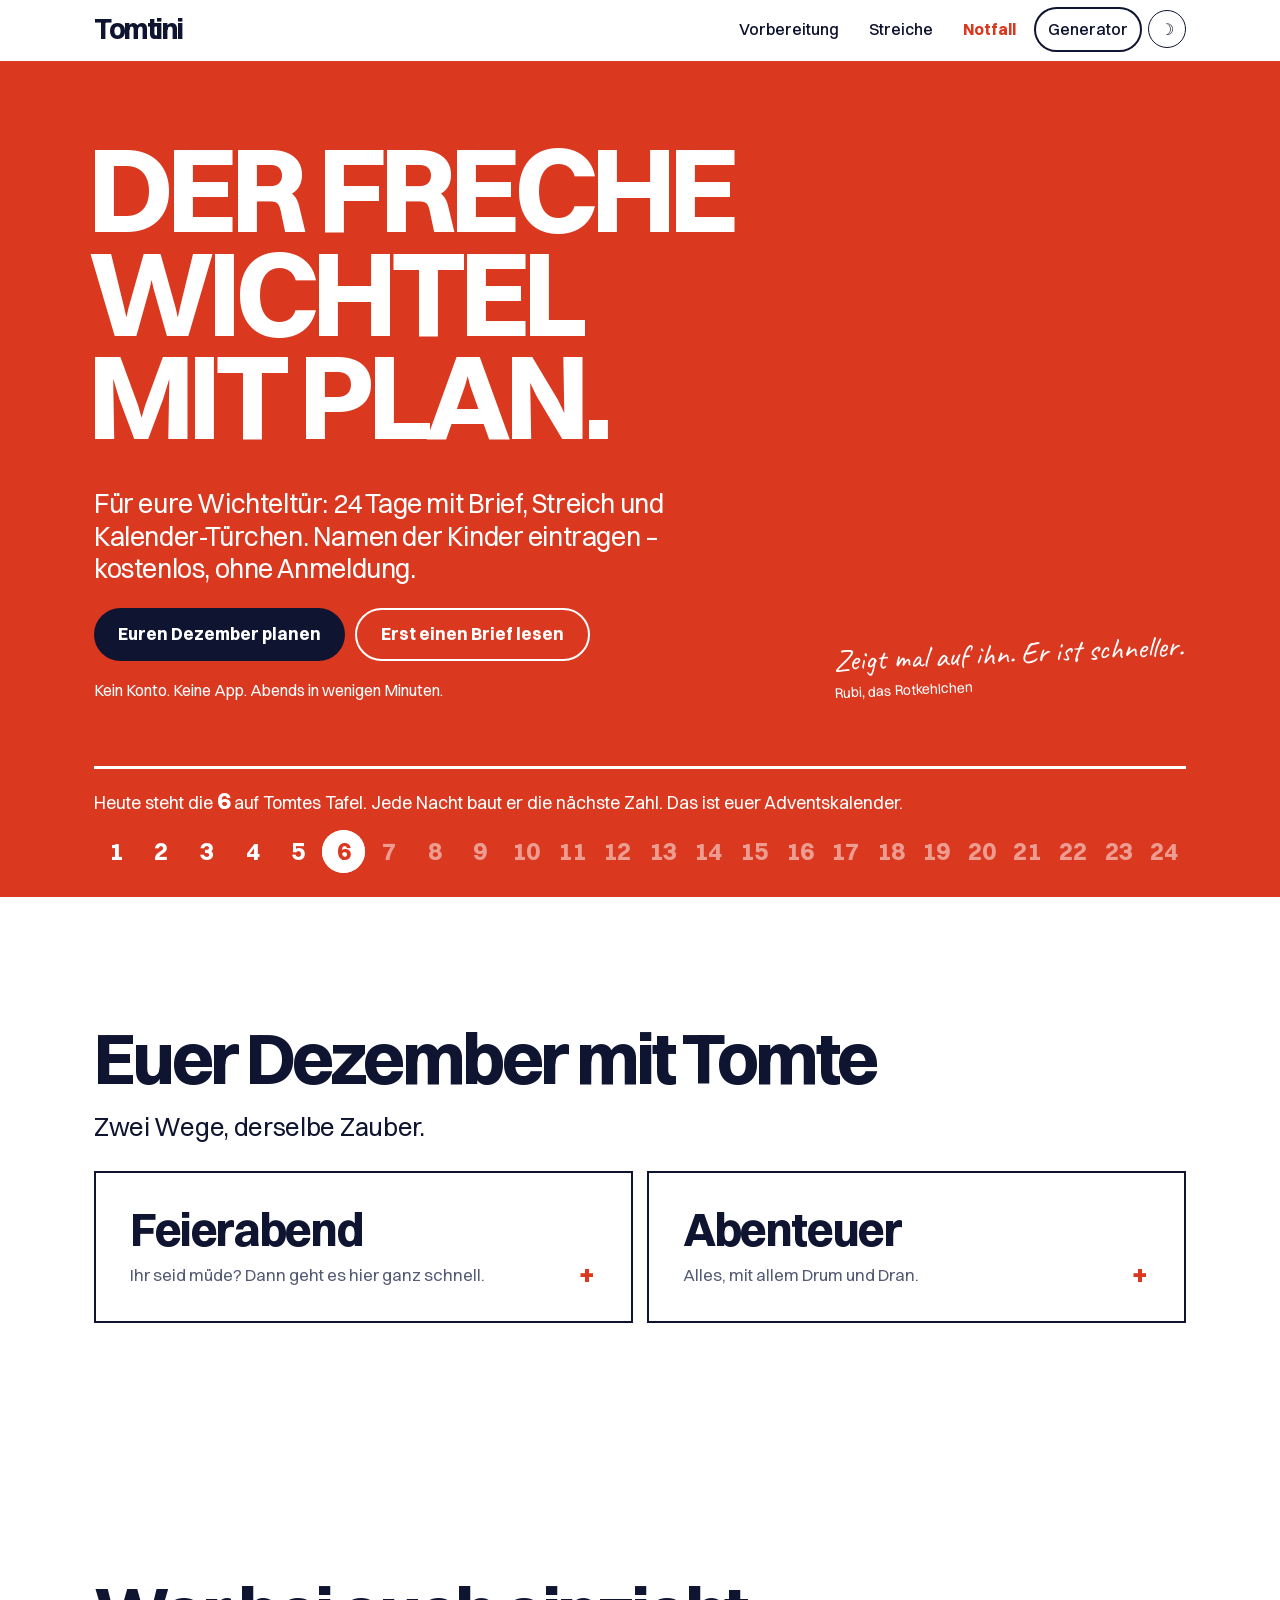
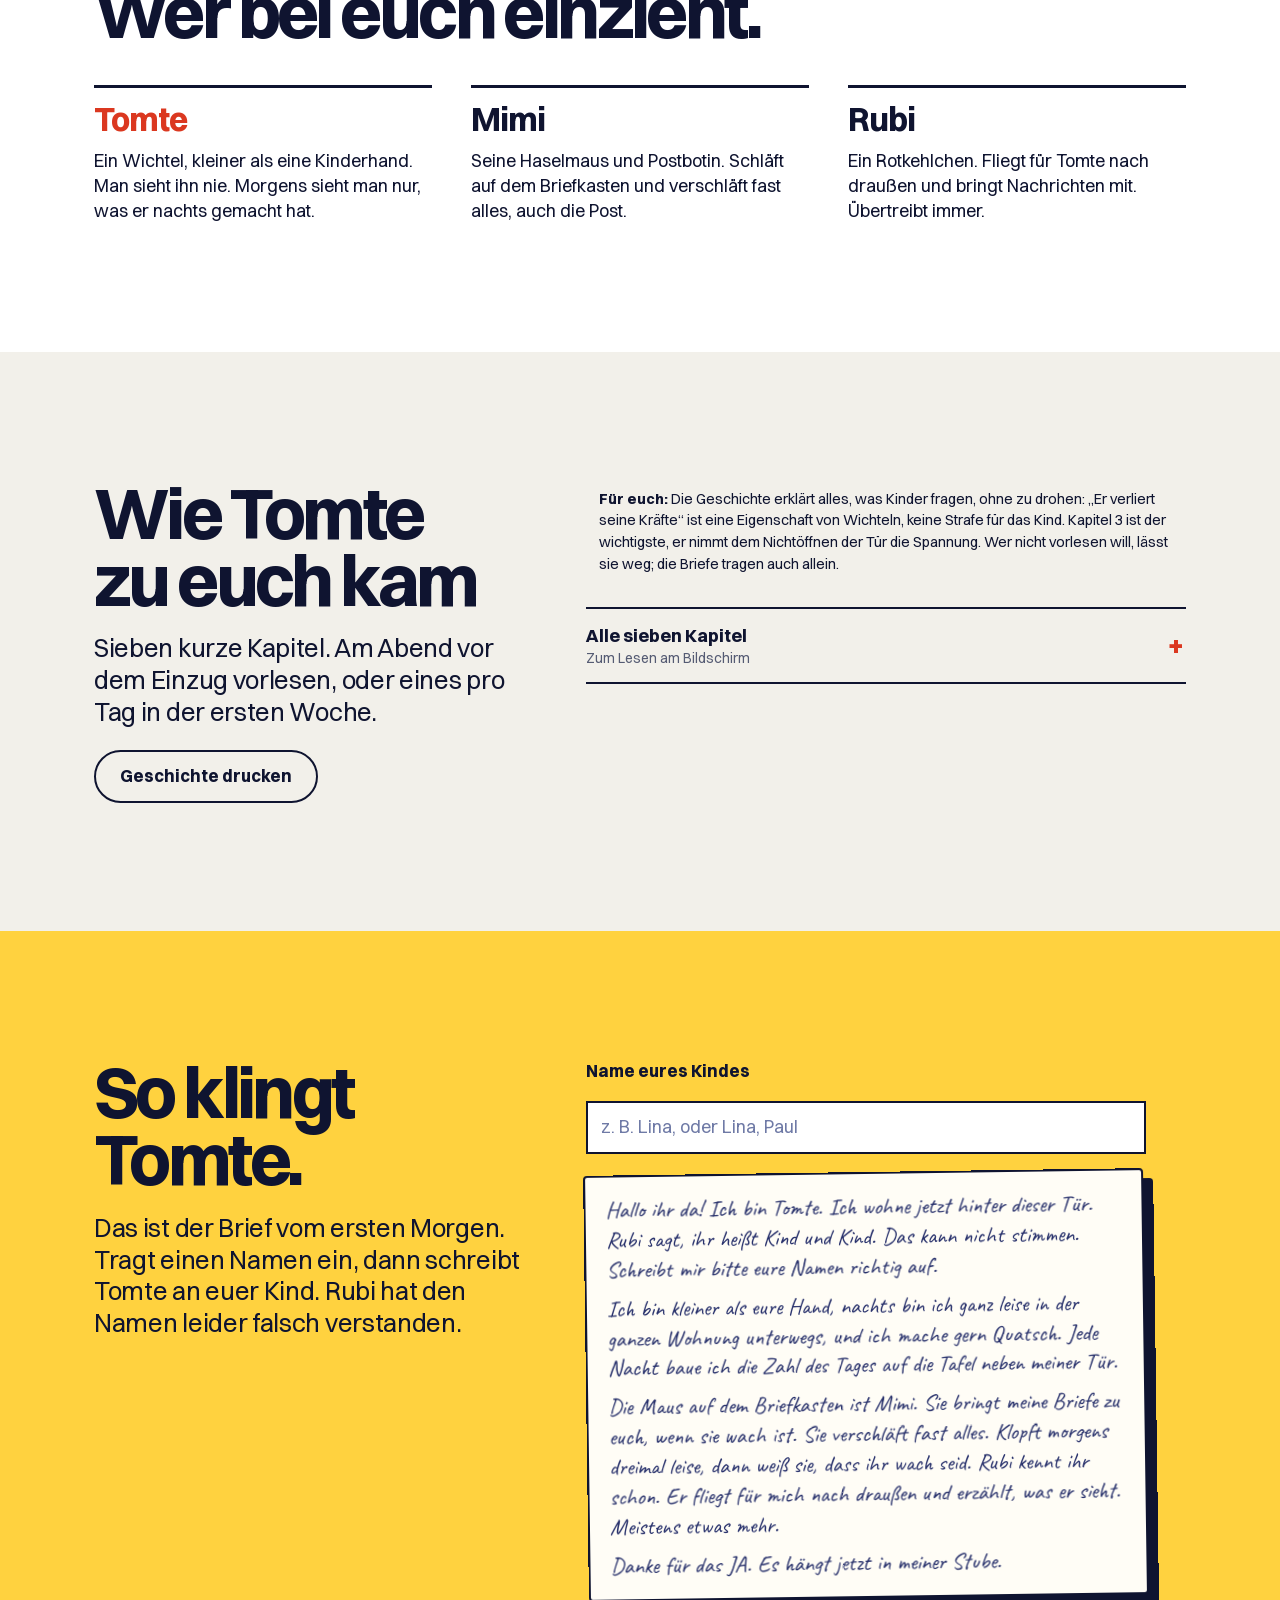
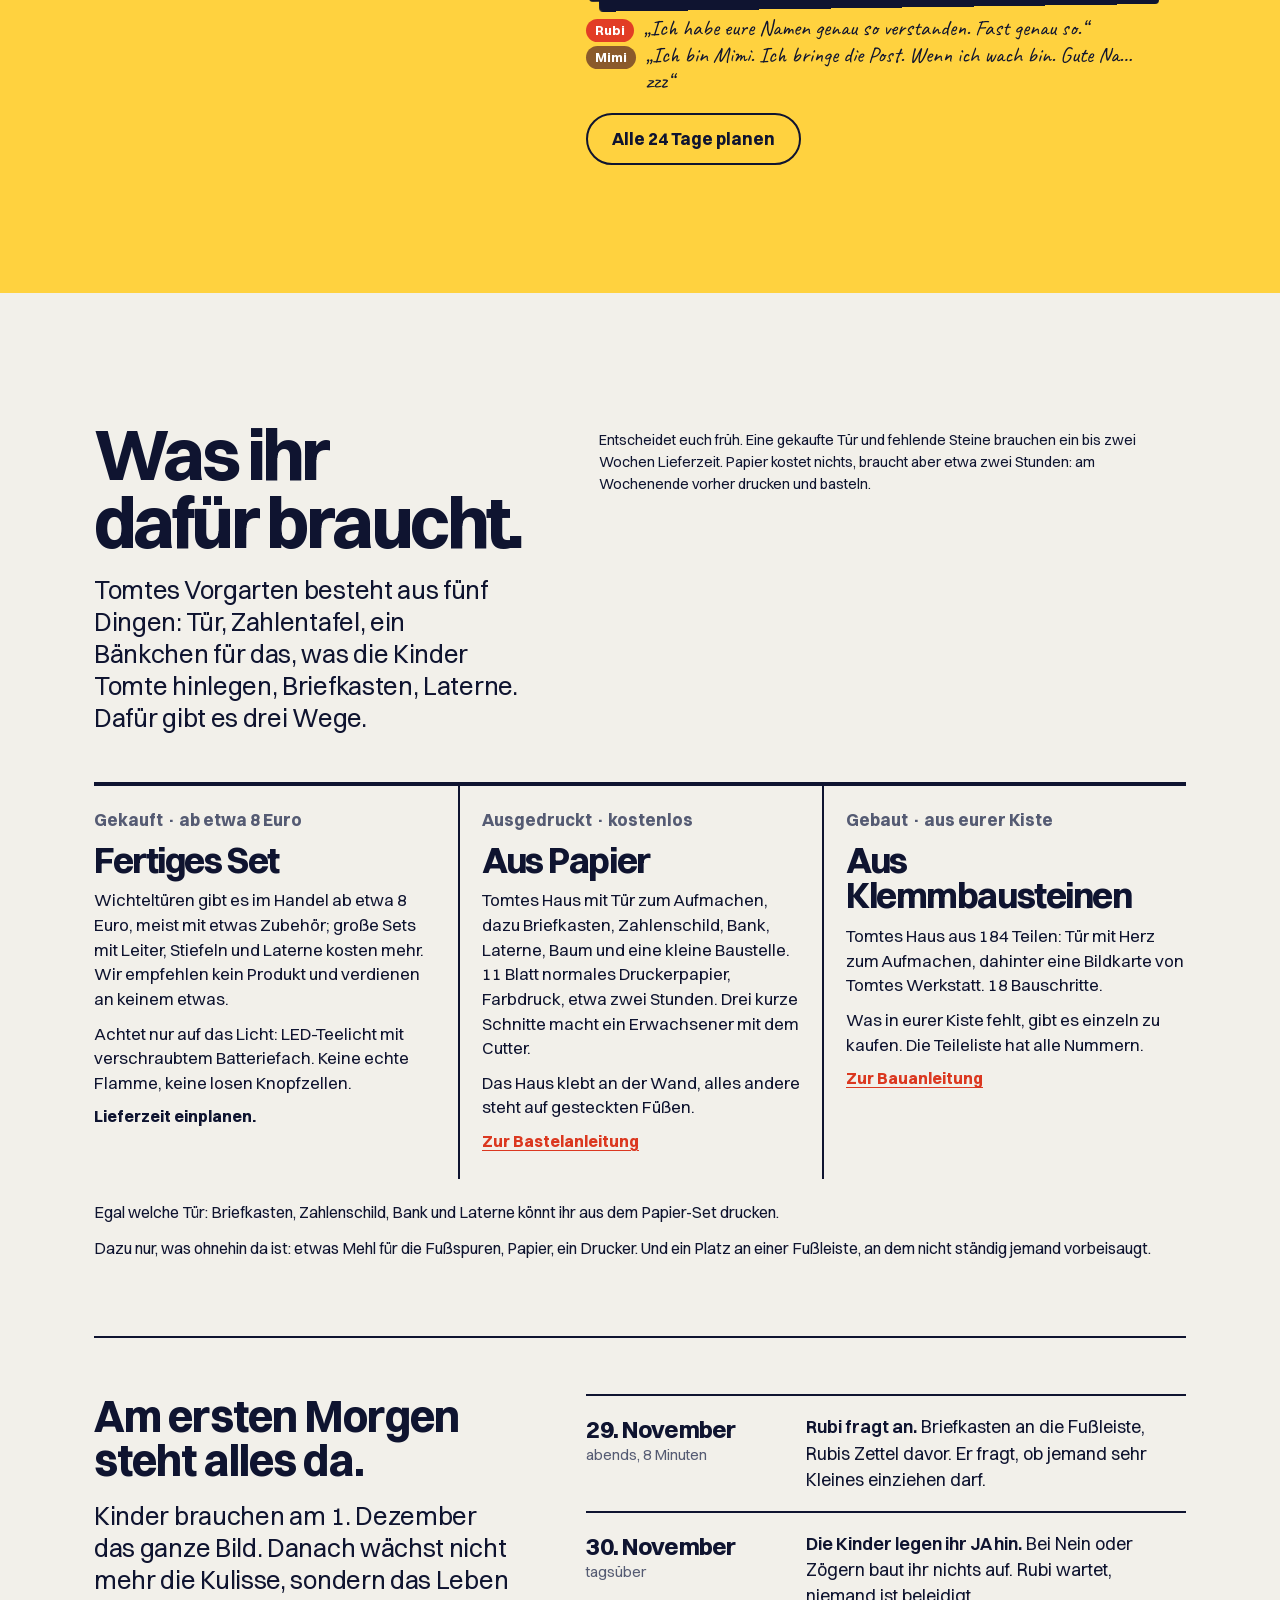
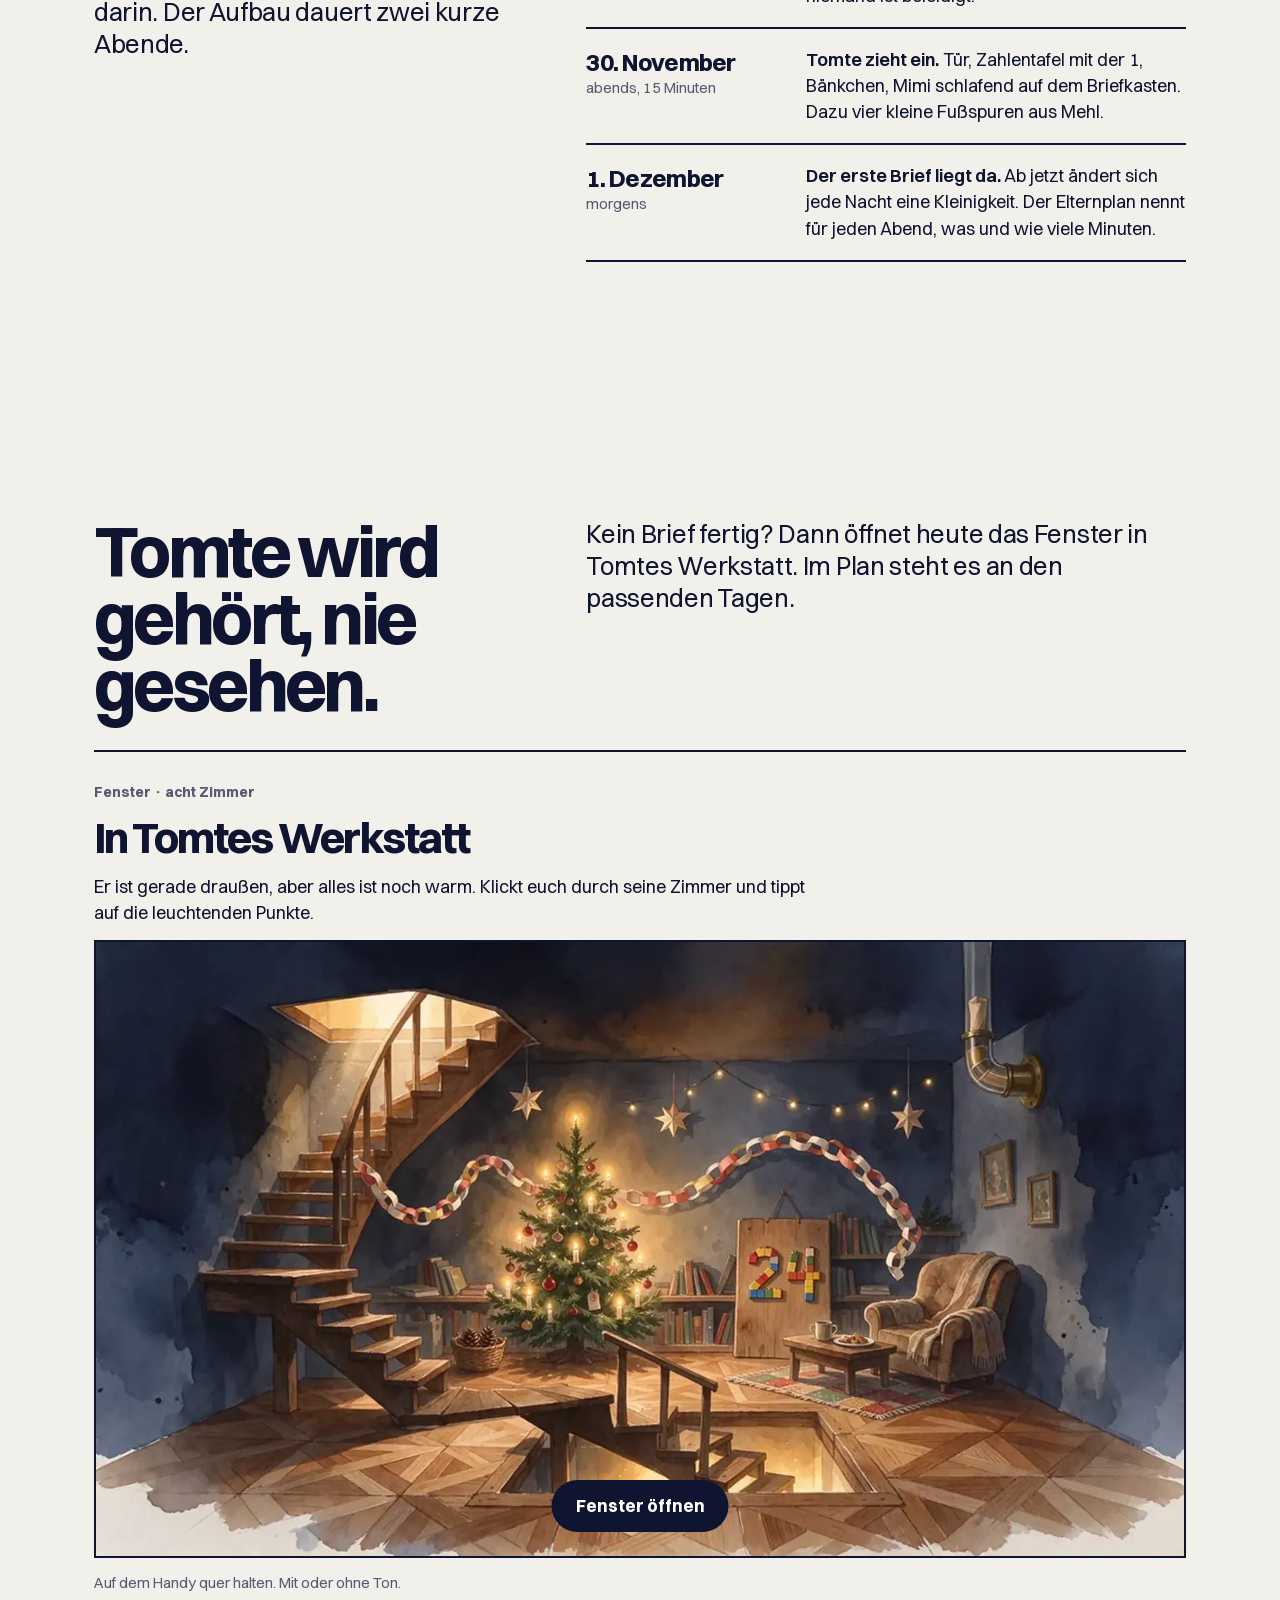
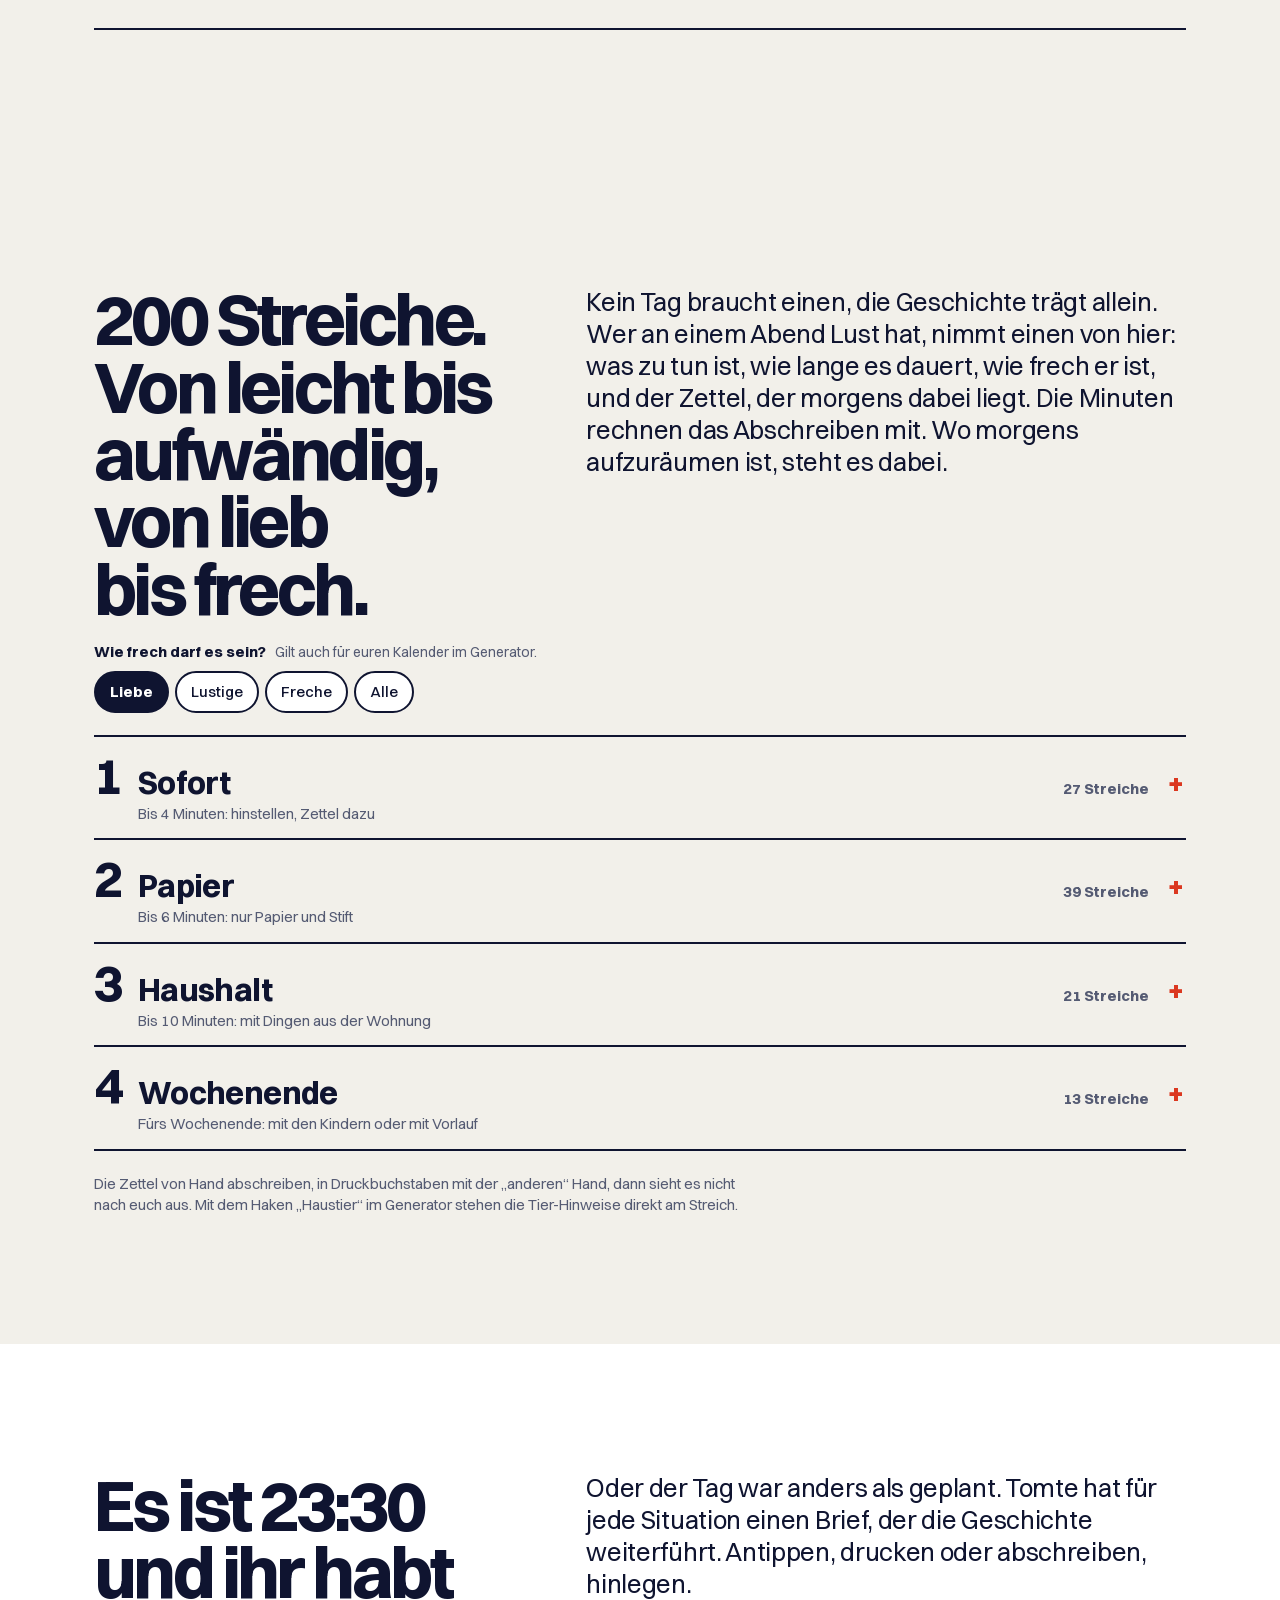
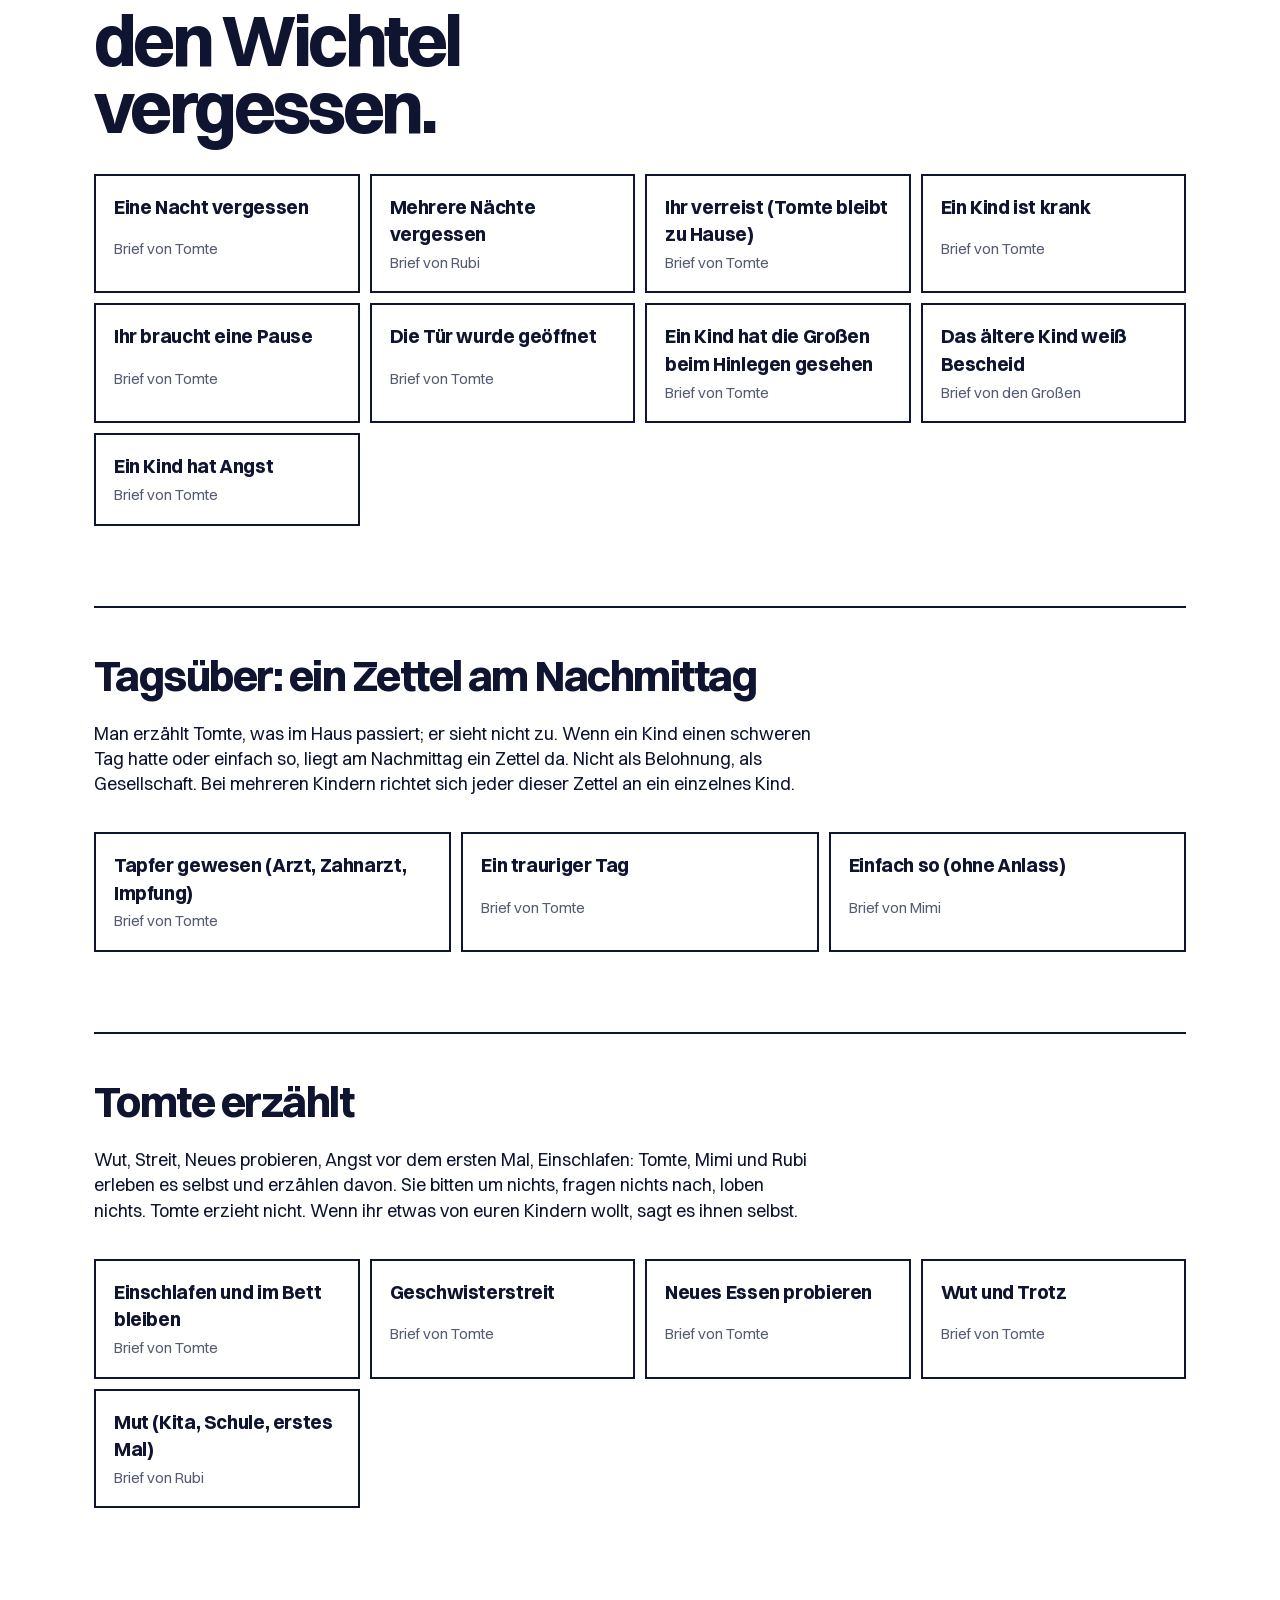
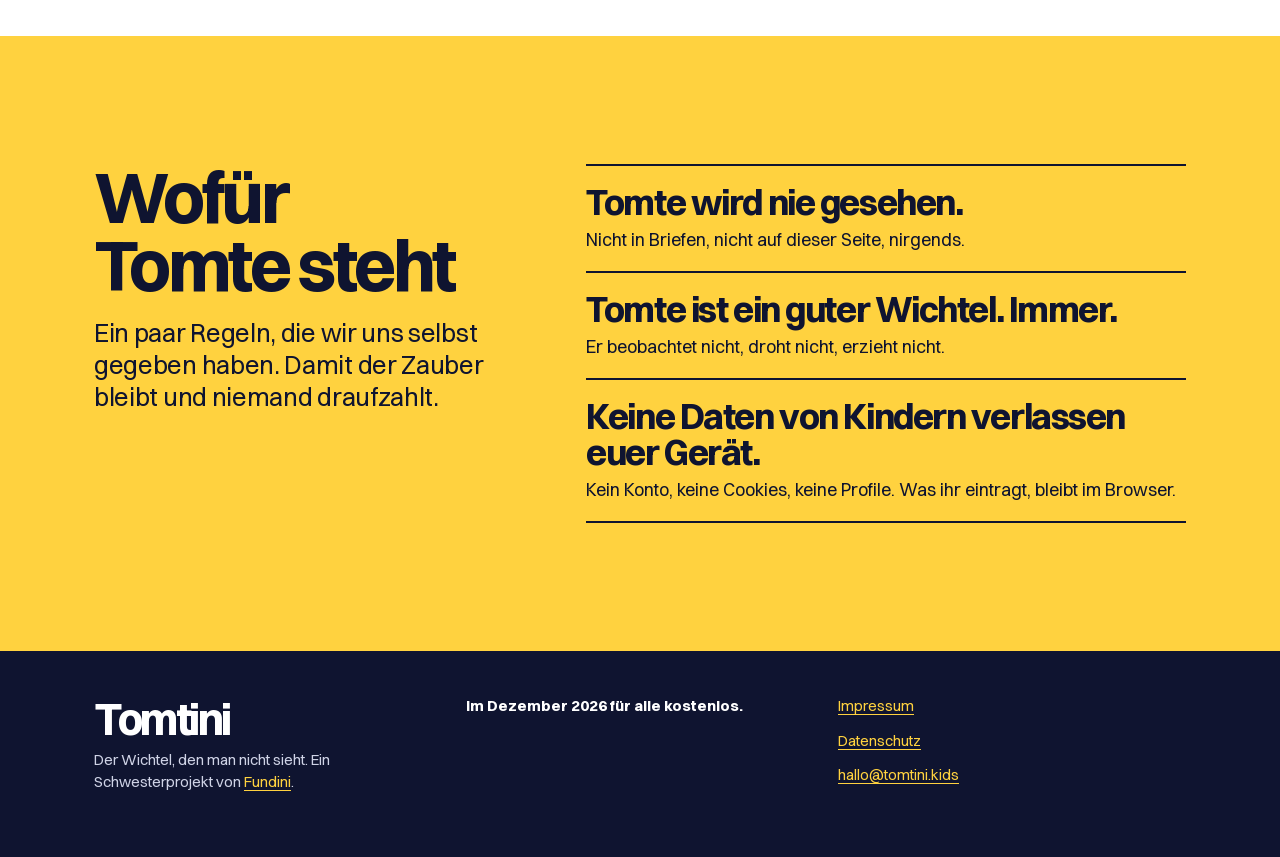
==== commit 9d475b70: "Zwei Wege als Standard; Wiederkehrer sehen gleich ihren Plan; kein Sprung zum Generator beim Laden C" ====
--- a/index.html
+++ b/index.html
@@ -664,12 +664,16 @@
 .wahl-k b{font-family:var(--display);font-size:clamp(30px,3.6vw,46px);line-height:1;letter-spacing:-.03em}
 .wahl-k span{font-size:17px;line-height:1.45;color:var(--mist)}
 .wahl-k:hover{border-color:var(--snow)}
+/* Plus zeigt: die Kachel ist zum Antippen; gleiches Plus wie bei den Streiche-Stufen, bündig mit der ersten Zeile der Unterzeile */
+.wahl-k{grid-template-columns:1fr auto;column-gap:16px}
+.wahl-k b{grid-column:1/-1}
+.wahl-plus{grid-column:2;grid-row:2;align-self:start;font:700 30px/24.65px var(--display);height:24.65px;font-style:normal;color:var(--lamp);width:.7em;text-align:center}
 .muede{display:grid;gap:12px;max-width:640px}
 .muede-l{font-weight:700;font-size:15px}
 #muedeName.fehlt{outline:3px solid var(--lamp);outline-offset:2px}
 .muede-druck{display:grid;gap:10px;margin-top:8px}
 .muede-druck .btn{justify-content:center;min-height:56px;font-size:18px}
-.muede-fuss,.wege-zurueck{font-size:15px;color:var(--mist);margin:6px 0 0}
+.muede-fuss,.wege-zurueck,.wege-wieder{font-size:15px;color:var(--mist);margin:6px 0 0}
 .wege-link{background:none;border:0;padding:8px 0;font:inherit;color:var(--snow);text-decoration:underline;text-underline-offset:3px;cursor:pointer;min-height:44px}
 body.weg-muede #site>section:not(#generator){display:none}
 @media(max-width:700px){.wahl{grid-template-columns:1fr}.wahl-k{min-height:0}}
@@ -1806,7 +1810,7 @@
 </script>
 <script src="content.js?v=20261127c"></script>
 <script src="app.js?v=20261127c"></script>
-<script src="schritte.js" defer></script>
+<script>window.TOMTINI_SCHRITTE=true;window.TOMTINI_WEGE=true</script><script src="schritte.js" defer></script>
 <script src="zwei-wege.js" defer></script>
 <script src="z.js?v=20261117" defer></script>
 <script>
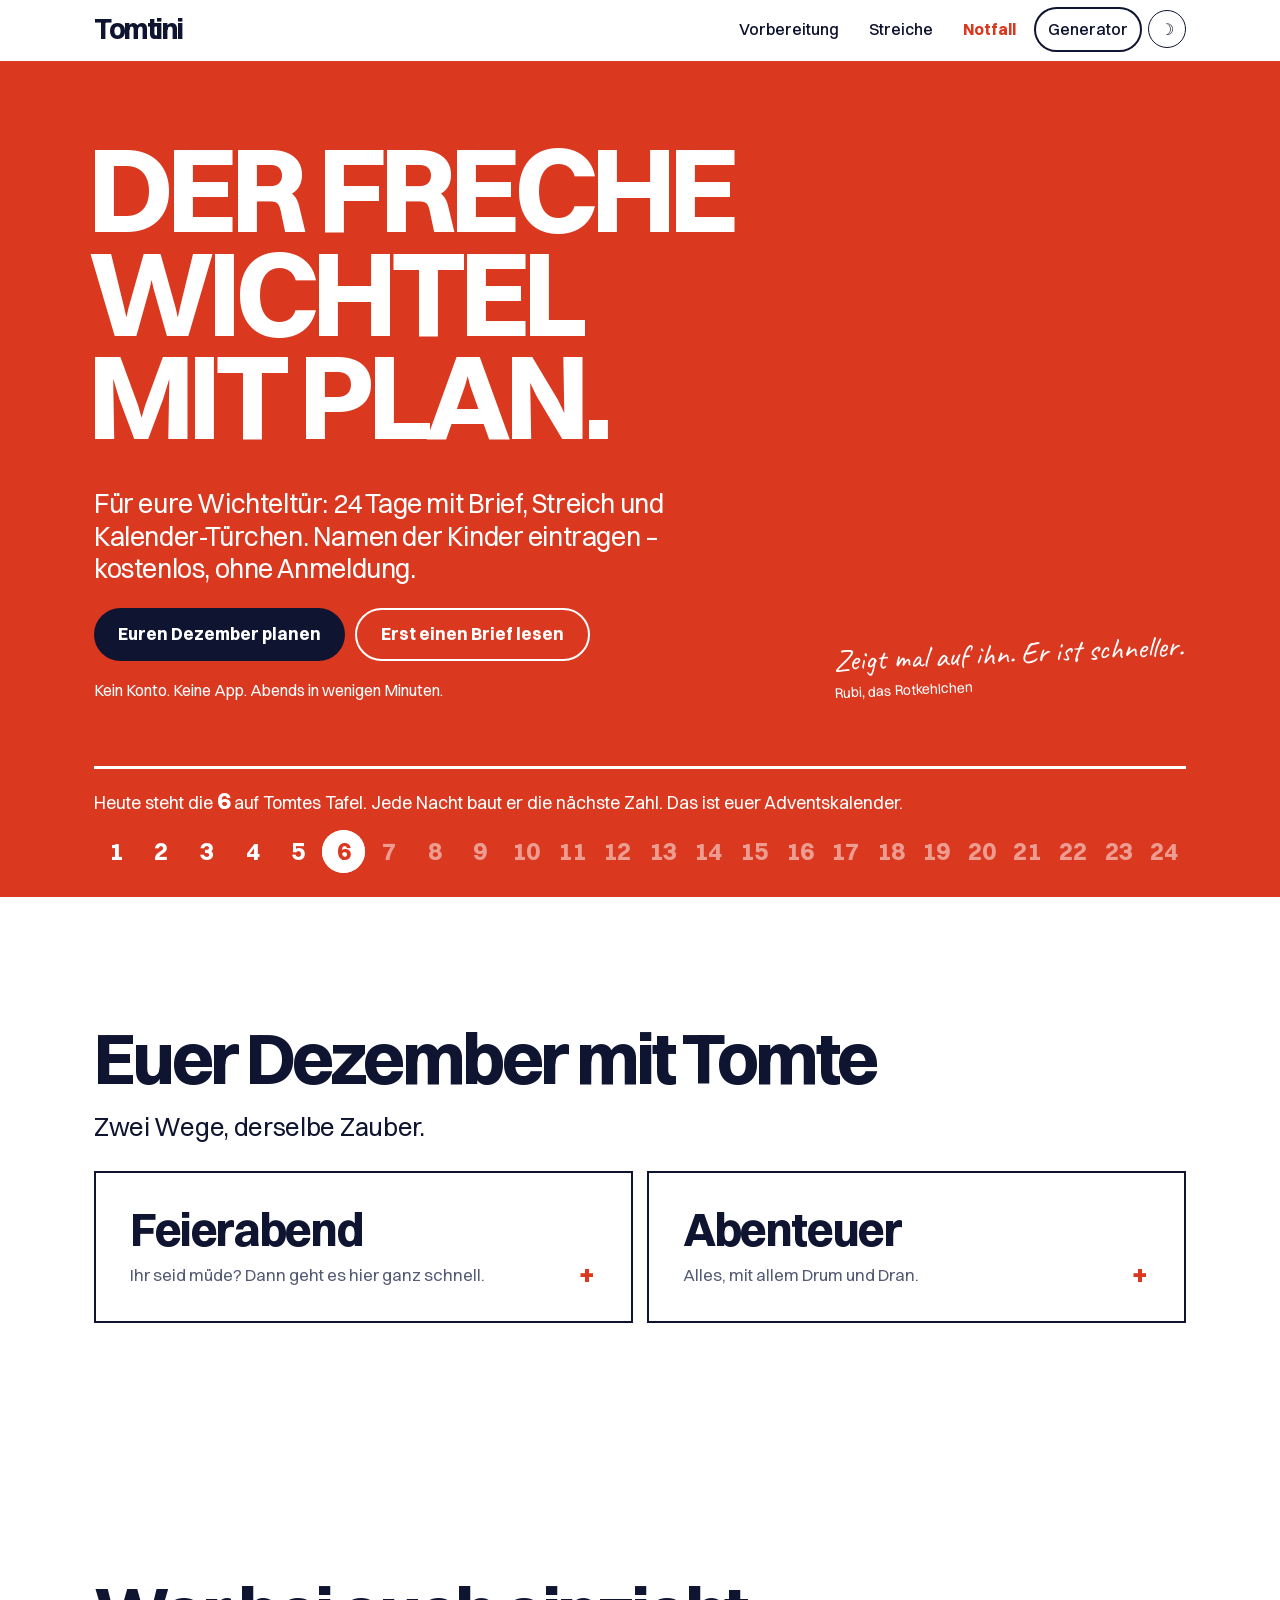
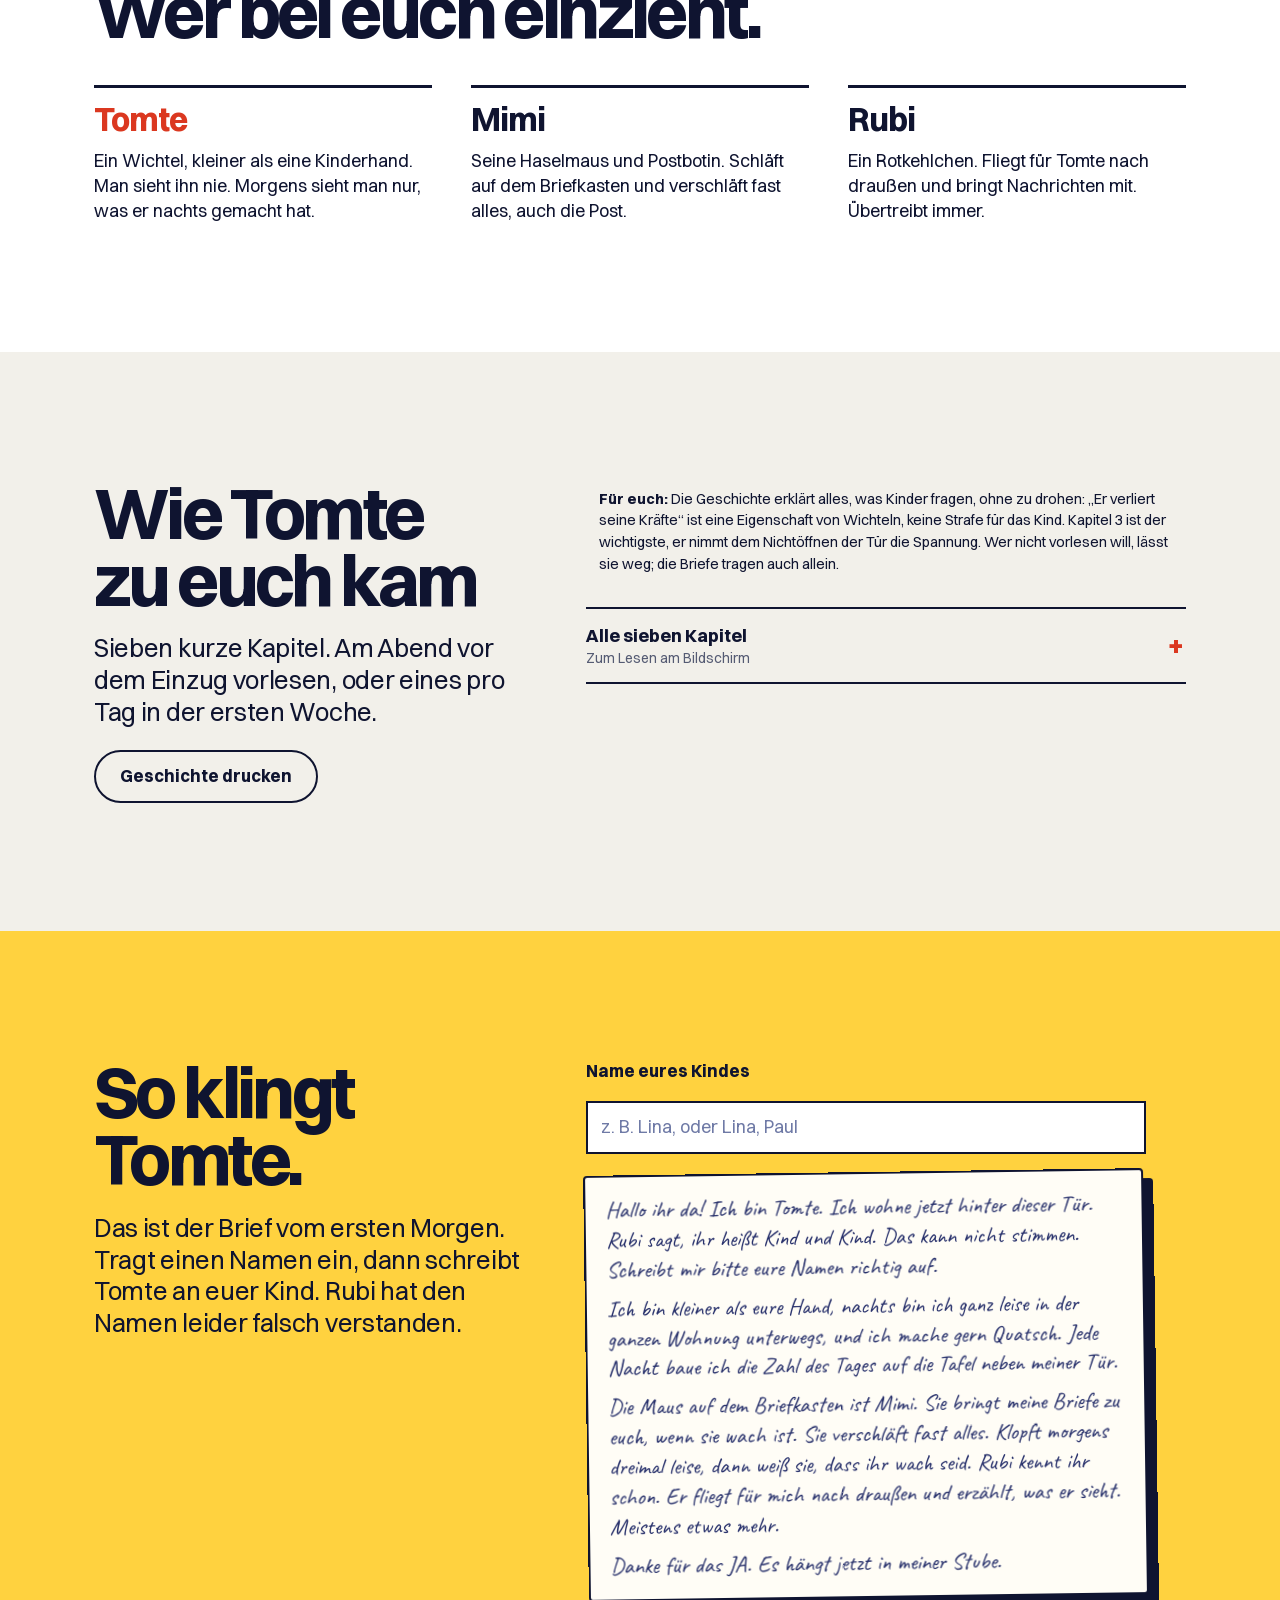
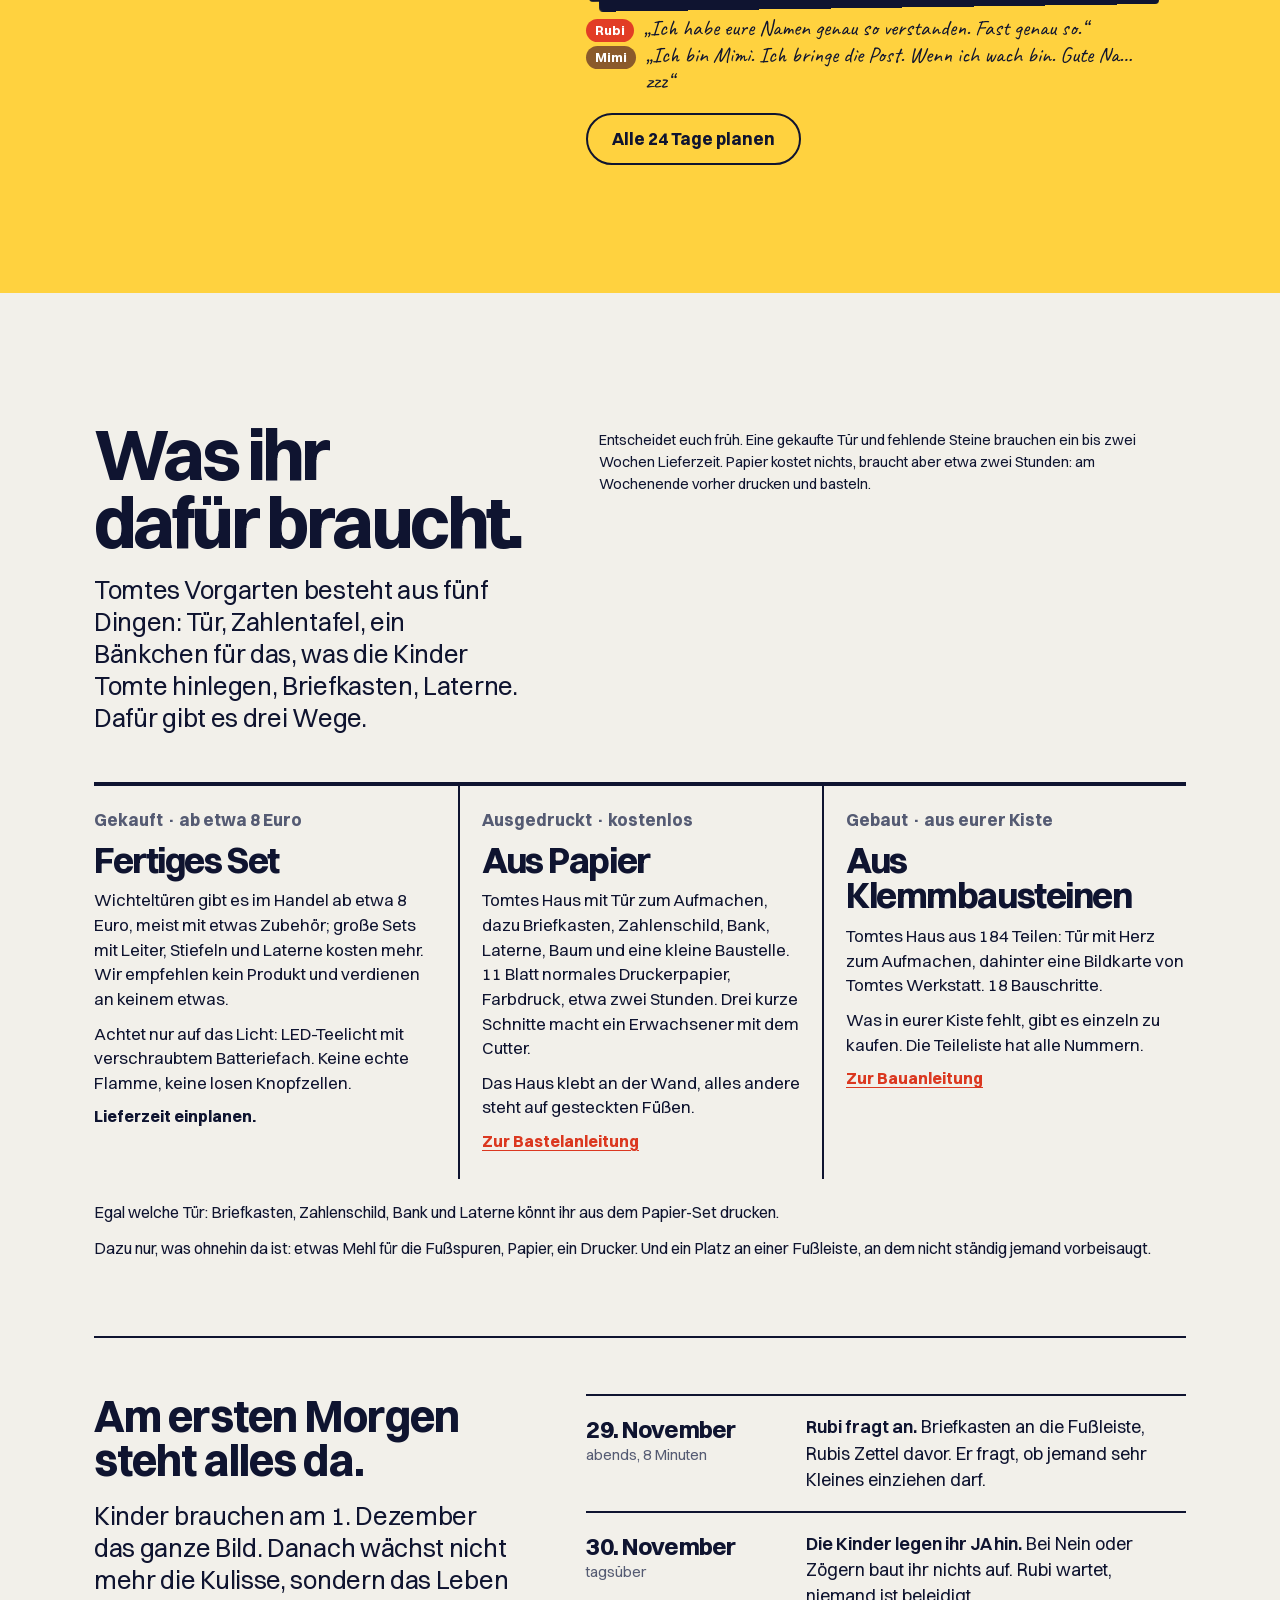
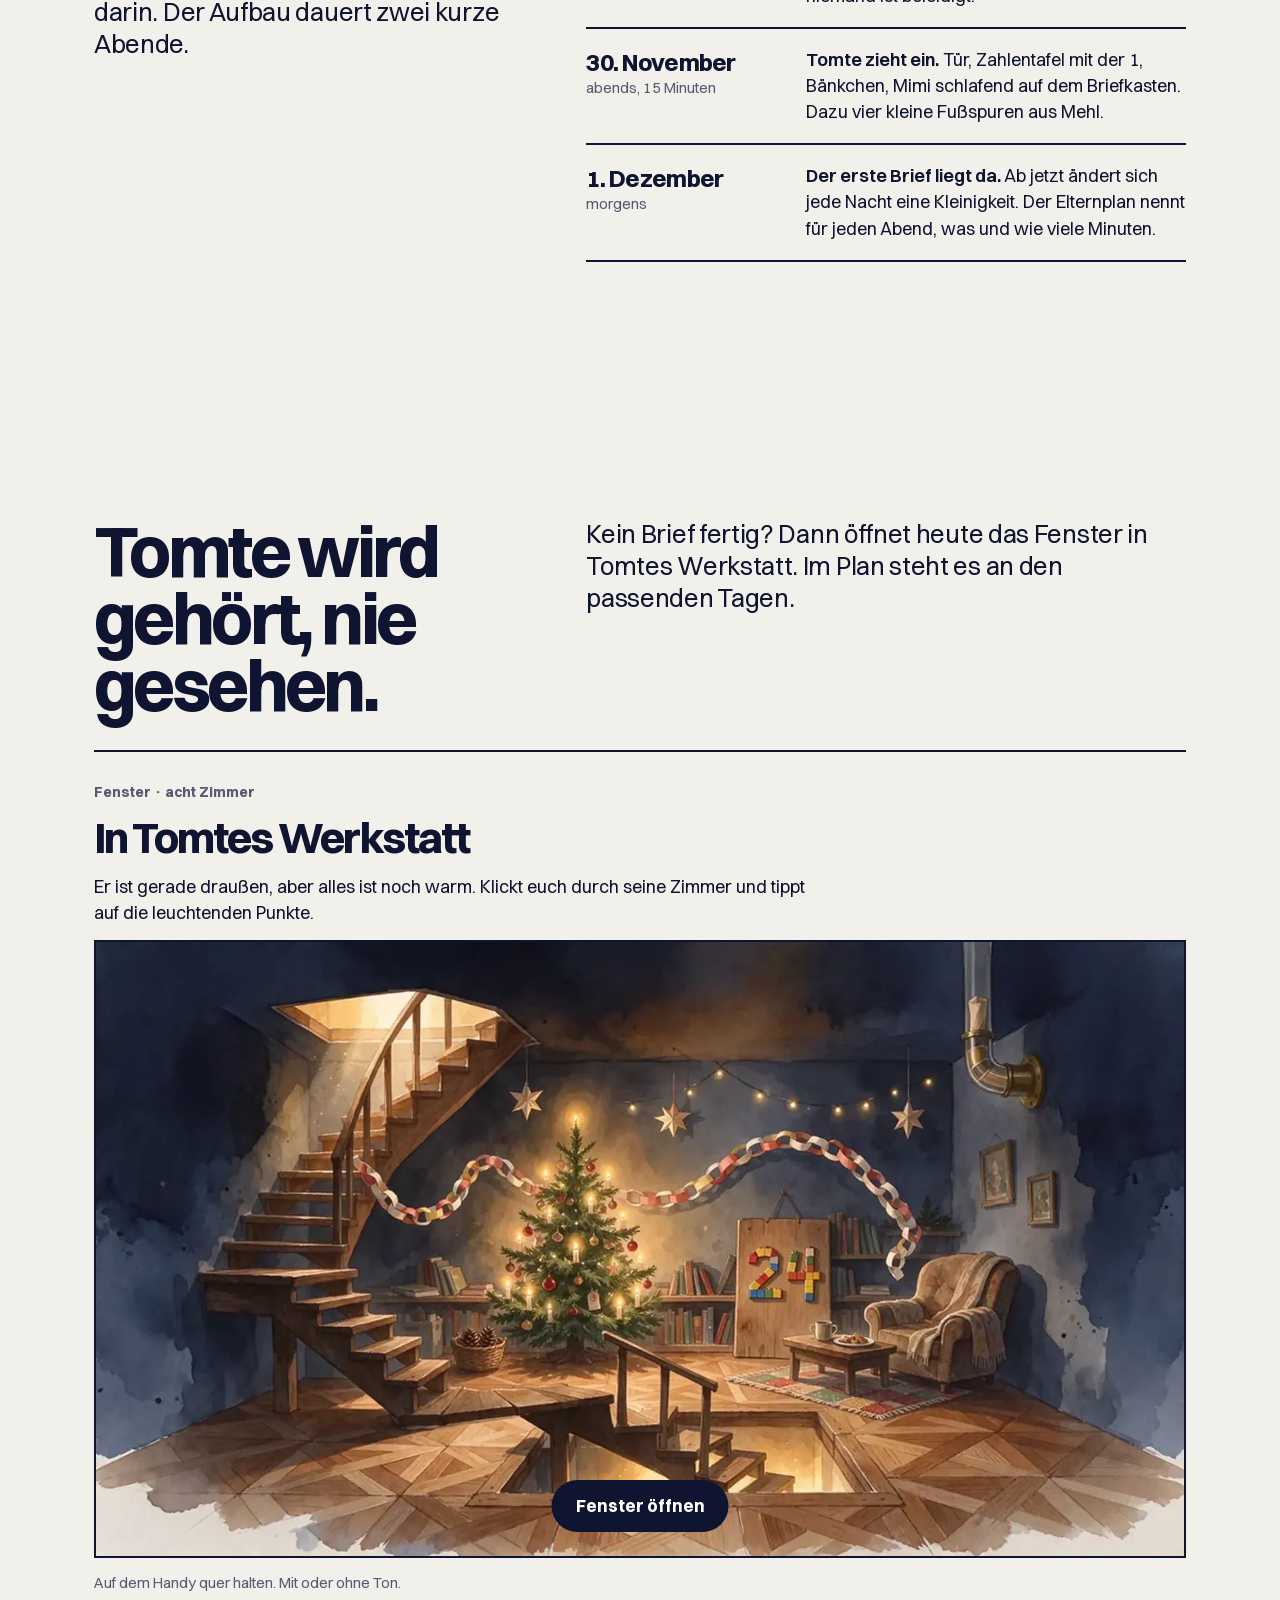
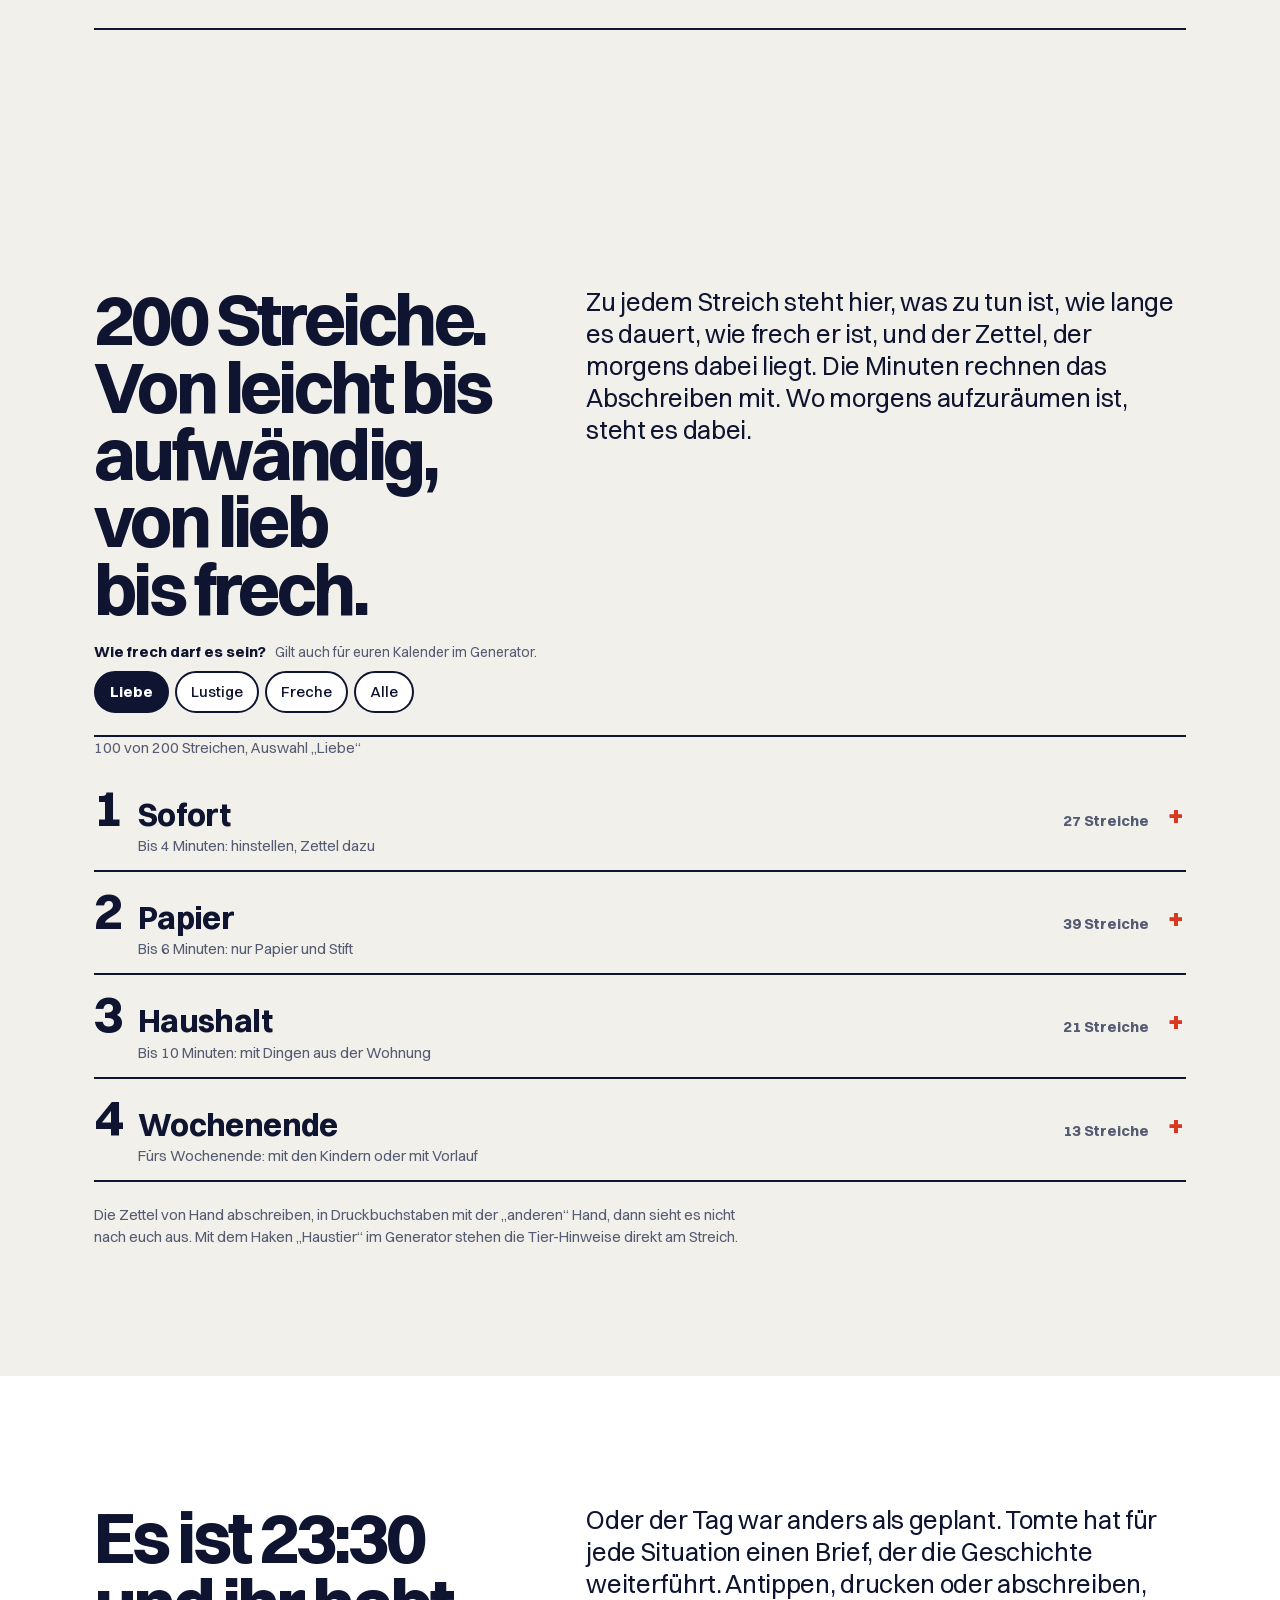
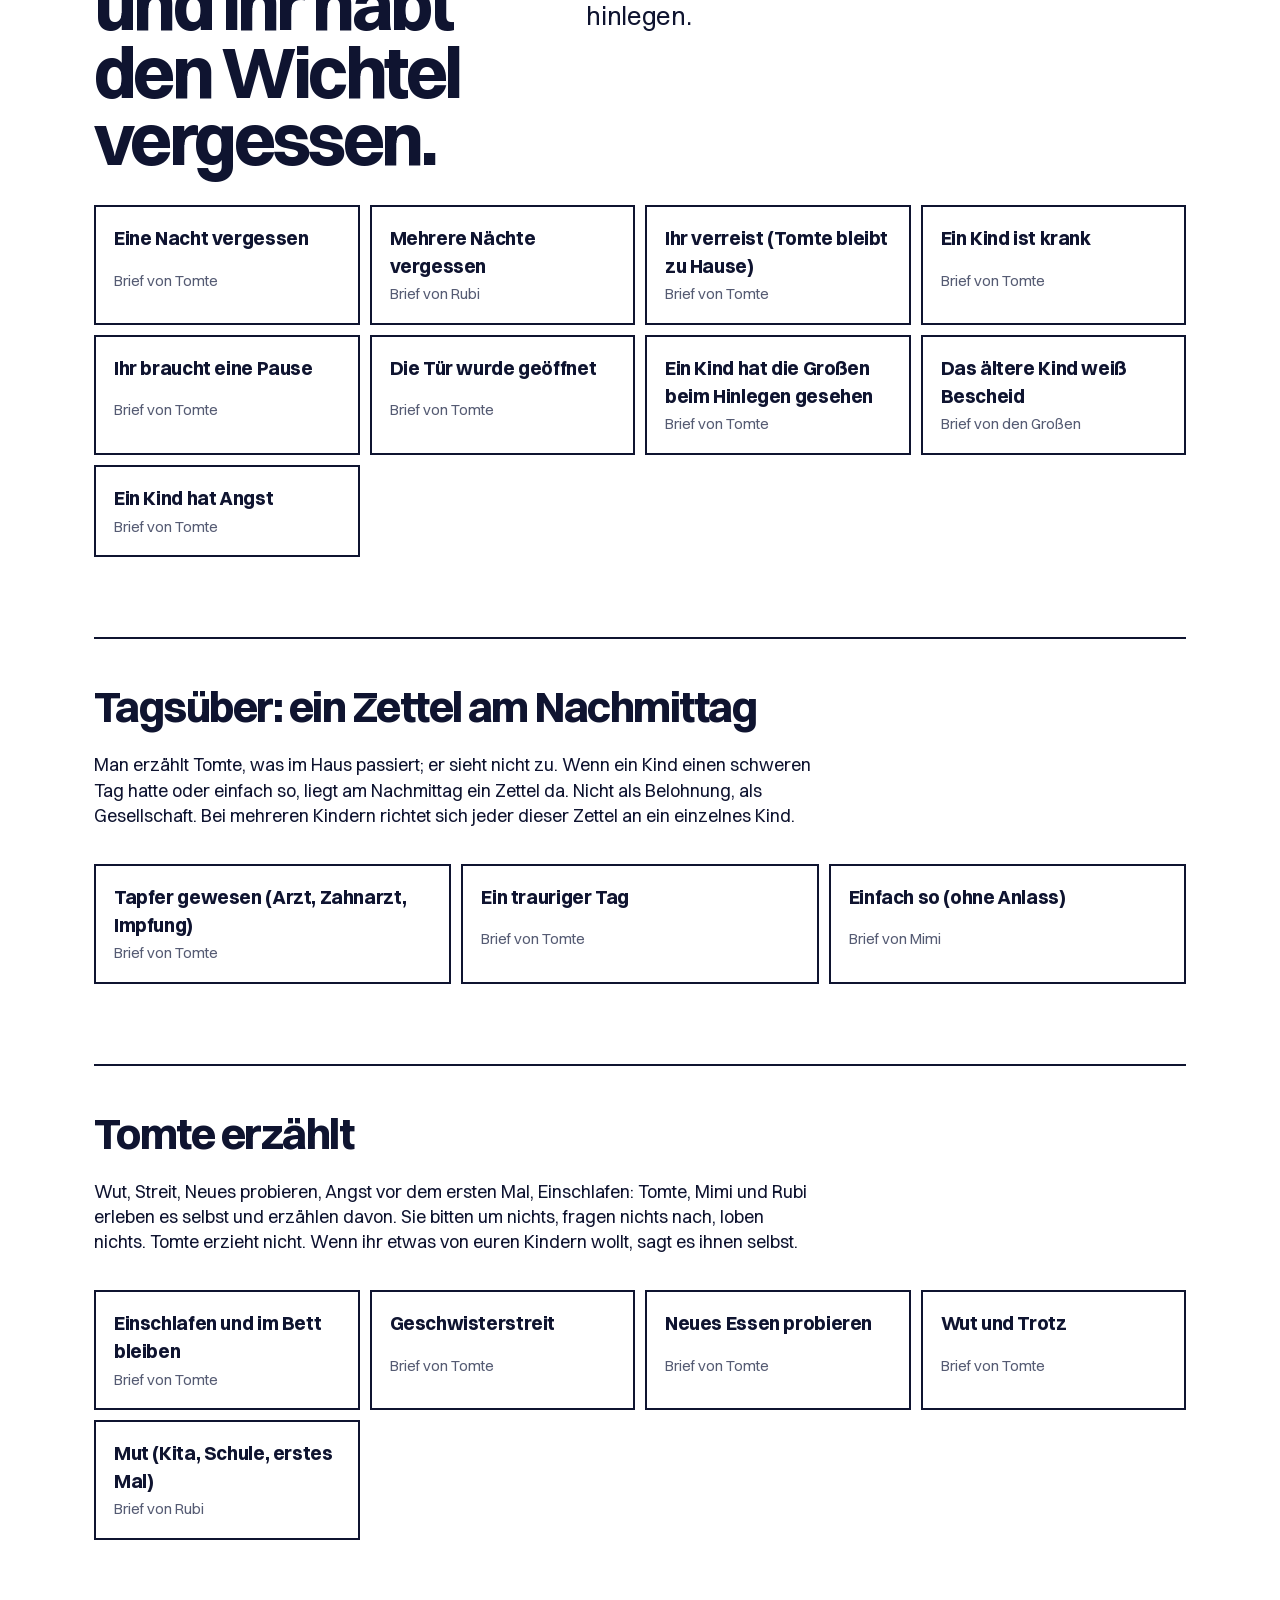
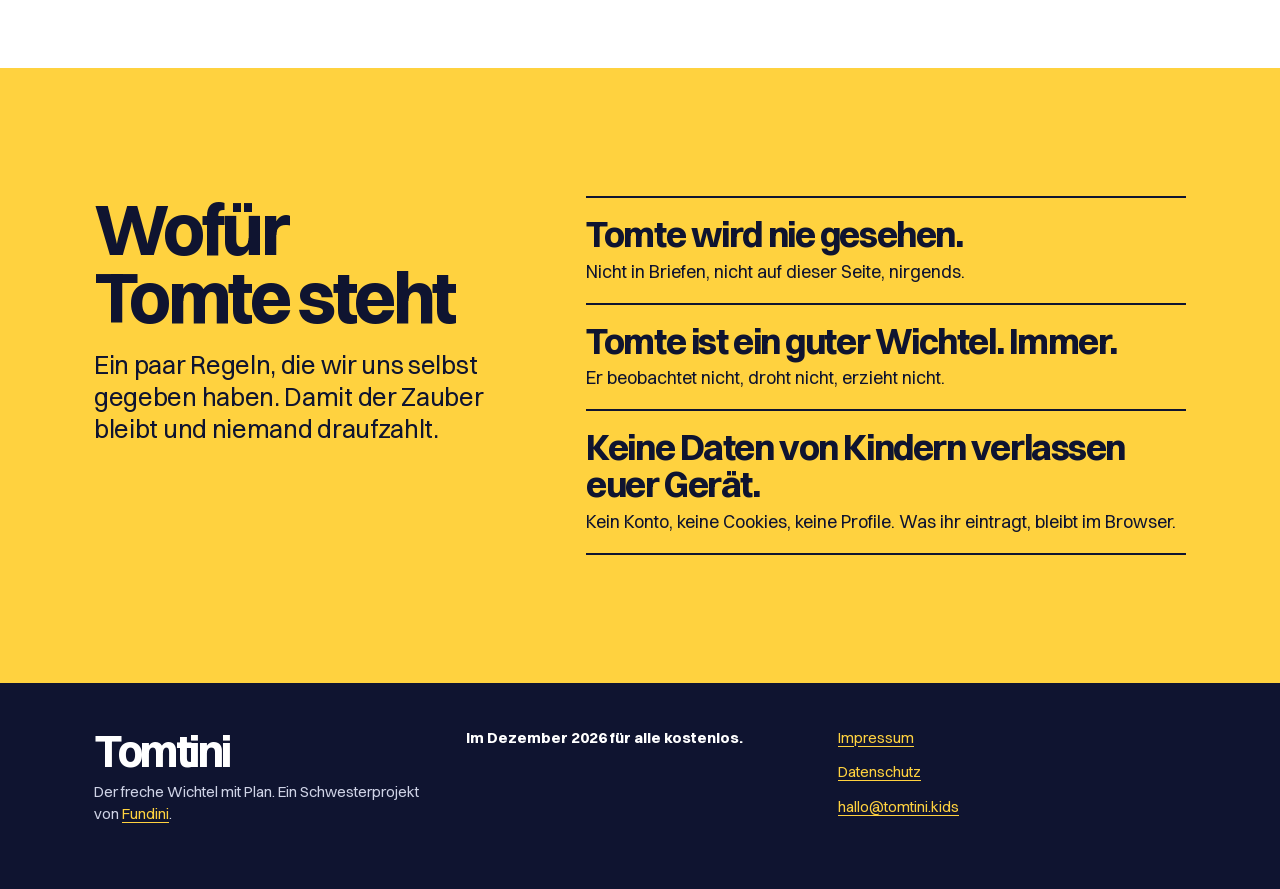
==== commit b1298e99: "Vor dem Livegang: neue Headline in Titel, Teilen-Bild und Footer; Streiche-Text ohne „Kein Tag brauc" ====
--- a/index.html
+++ b/index.html
@@ -3,7 +3,7 @@
 <head>
 <meta charset="utf-8">
 <meta name="viewport" content="width=device-width, initial-scale=1">
-<title>Tomtini – der Wichtel, den man nicht sieht</title>
+<title>Tomtini – der freche Wichtel mit Plan</title>
 <link rel="canonical" href="https://tomtini.kids/">
 <link rel="icon" href="favicon.svg" type="image/svg+xml">
 <link rel="apple-touch-icon" href="bild/touch-icon.png">
@@ -13,12 +13,12 @@
 <meta property="og:site_name" content="Tomtini">
 <meta property="og:locale" content="de_DE">
 <meta property="og:url" content="https://tomtini.kids/">
-<meta property="og:title" content="Tomtini – der Wichtel, den man nicht sieht">
+<meta property="og:title" content="Tomtini – der freche Wichtel mit Plan">
 <meta property="og:description" content="Wichtel-Generator für Eltern: 24 Tage mit Tomte, jeden Morgen ein Brief. Fertig geplant, zum Ausdrucken, kostenlos, ohne Konto.">
-<meta property="og:image" content="https://tomtini.kids/bild/teilen.png">
+<meta property="og:image" content="https://tomtini.kids/bild/teilen.png?v=2">
 <meta property="og:image:width" content="1200">
 <meta property="og:image:height" content="630">
-<meta property="og:image:alt" content="Tomtini. Der Wichtel, den man nicht sieht.">
+<meta property="og:image:alt" content="Tomtini. Der freche Wichtel mit Plan.">
 <meta name="twitter:card" content="summary_large_image">
 <meta name="description" content="Tomtini ist ein Wichtel-Generator für Eltern: 24 Tage mit Tomte, jeden Morgen ein Brief, jede Nacht eine neue Zahl auf seiner Tafel. Fertig geplant, zum Ausdrucken, kostenlos, ohne Konto.">
 <script>
@@ -677,6 +677,7 @@
 .wege-link{background:none;border:0;padding:8px 0;font:inherit;color:var(--snow);text-decoration:underline;text-underline-offset:3px;cursor:pointer;min-height:44px}
 body.weg-muede #site>section:not(#generator){display:none}
 @media(max-width:700px){.wahl{grid-template-columns:1fr}.wahl-k{min-height:0}}
+.st-zahl{font-size:15px;color:var(--mist);margin:0 0 10px}
 /* Notfall: Tagsüber und Tomte erzählt als eigene Kapitel, klar getrennt */
 #notfall .unter{margin-top:80px;padding-top:36px;border-top:2px solid var(--line);gap:14px}
 #notfall .unter .notfall-grid{margin-top:14px}
@@ -1353,7 +1354,7 @@
   <div class="wrap">
     <div class="split">
       <h2><span id="streichZahl">84</span> Streiche. Von leicht bis aufwändig, von lieb bis frech.</h2>
-      <p class="sub" style="margin-top:0">Kein Tag braucht einen, die Geschichte trägt allein. Wer an einem Abend Lust hat, nimmt einen von hier: was zu tun ist, wie lange es dauert, wie frech er ist, und der Zettel, der morgens dabei liegt. Die Minuten rechnen das Abschreiben mit. Wo morgens aufzuräumen ist, steht es dabei.</p>
+      <p class="sub" style="margin-top:0">Zu jedem Streich steht hier, was zu tun ist, wie lange es dauert, wie frech er ist, und der Zettel, der morgens dabei liegt. Die Minuten rechnen das Abschreiben mit. Wo morgens aufzuräumen ist, steht es dabei.</p>
     </div>
     <p class="streich-lbl">Wie frech darf es sein? <span class="streich-sync">Gilt auch für euren Kalender im Generator.</span></p>
     <div class="streich-filter"><div class="seg" id="streichFrech" role="radiogroup" aria-label="Frechheit"></div><button type="button" class="streich-reset" id="streichReset" hidden>× Zurücksetzen</button></div>
@@ -1460,7 +1461,7 @@
 
 <footer>
   <div class="wrap cols">
-    <div><p class="brand">Tomtini</p><p>Der Wichtel, den man nicht sieht. Ein Schwesterprojekt von <a href="https://fundini.kids">Fundini</a>.</p></div>
+    <div><p class="brand">Tomtini</p><p>Der freche Wichtel mit Plan. Ein Schwesterprojekt von <a href="https://fundini.kids">Fundini</a>.</p></div>
     <div><p><strong>Im Dezember 2026 für alle kostenlos.</strong></p></div>
     <ul>
       <li><a href="#impressum">Impressum</a></li>
@@ -1809,7 +1810,7 @@
 })();
 </script>
 <script src="content.js?v=20261127c"></script>
-<script src="app.js?v=20261127c"></script>
+<script src="app.js?v=20261128a"></script>
 <script>window.TOMTINI_SCHRITTE=true;window.TOMTINI_WEGE=true</script><script src="schritte.js" defer></script>
 <script src="zwei-wege.js" defer></script>
 <script src="z.js?v=20261117" defer></script>
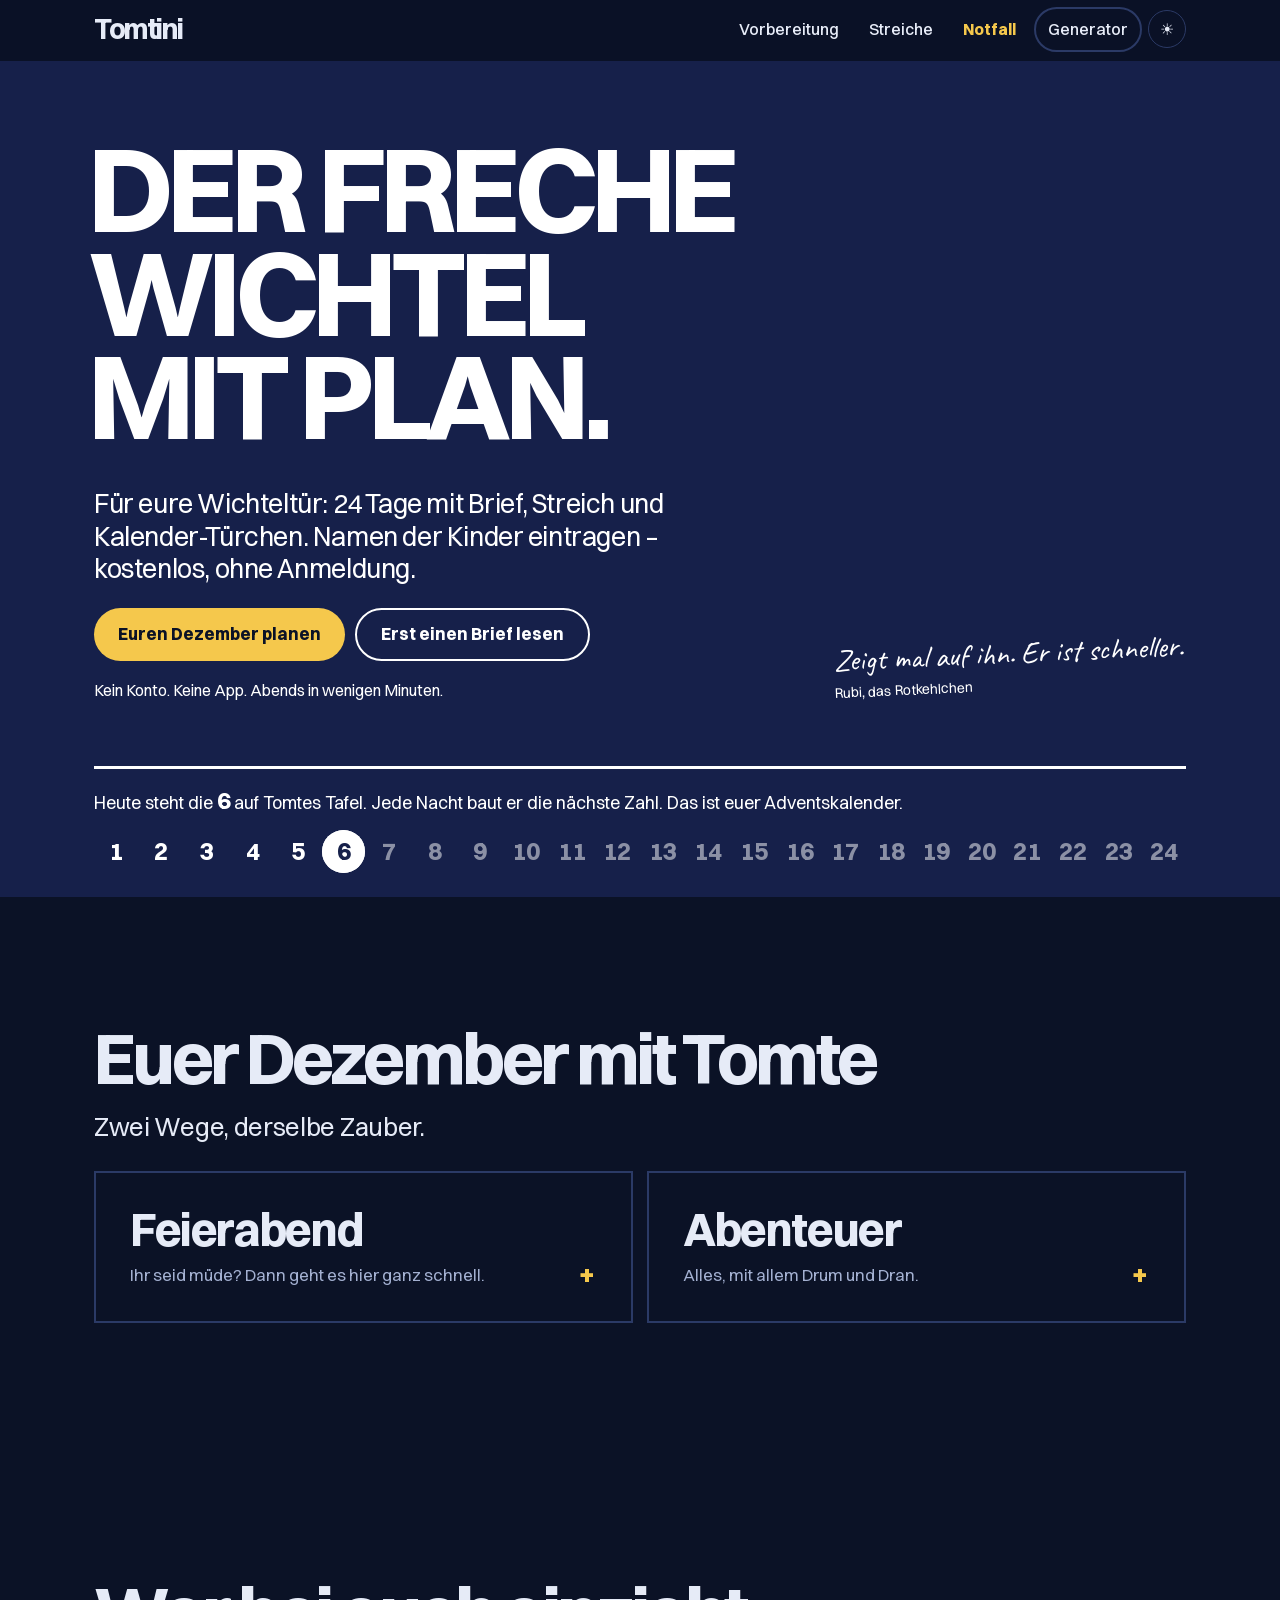
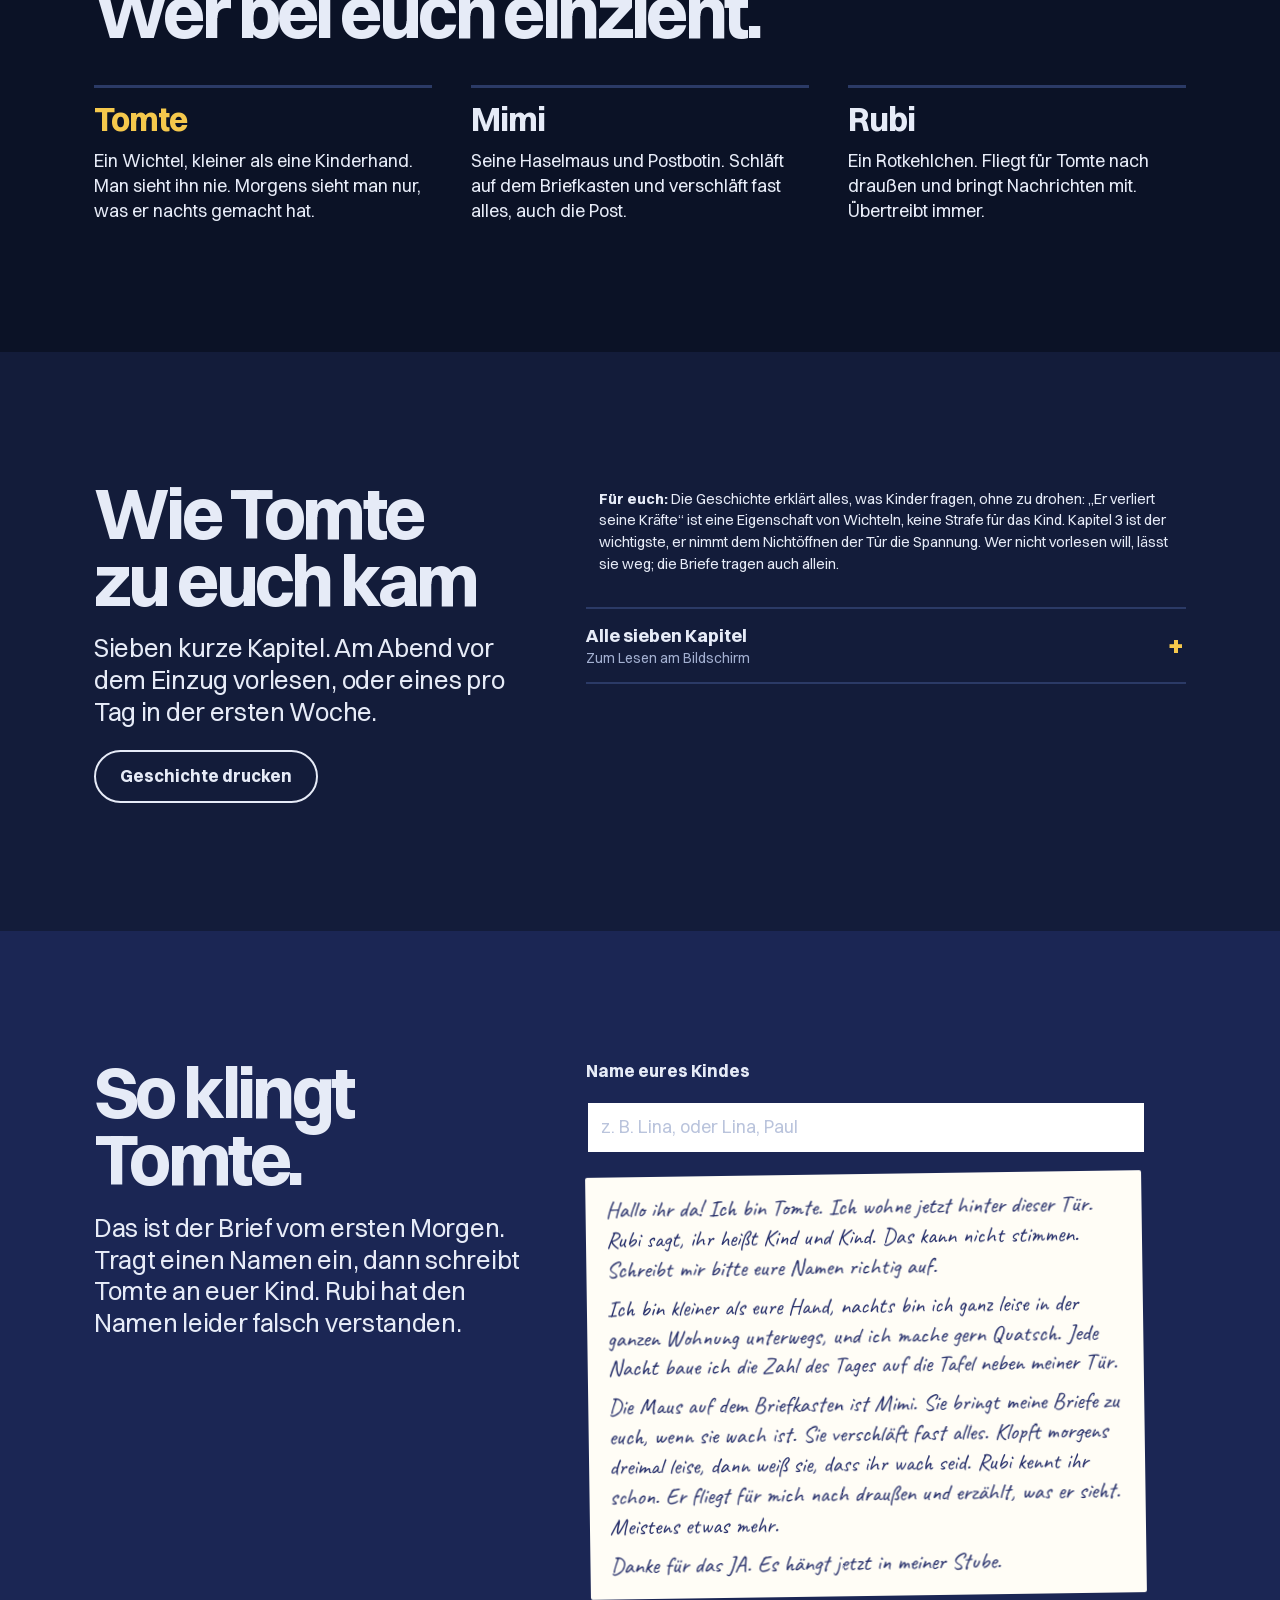
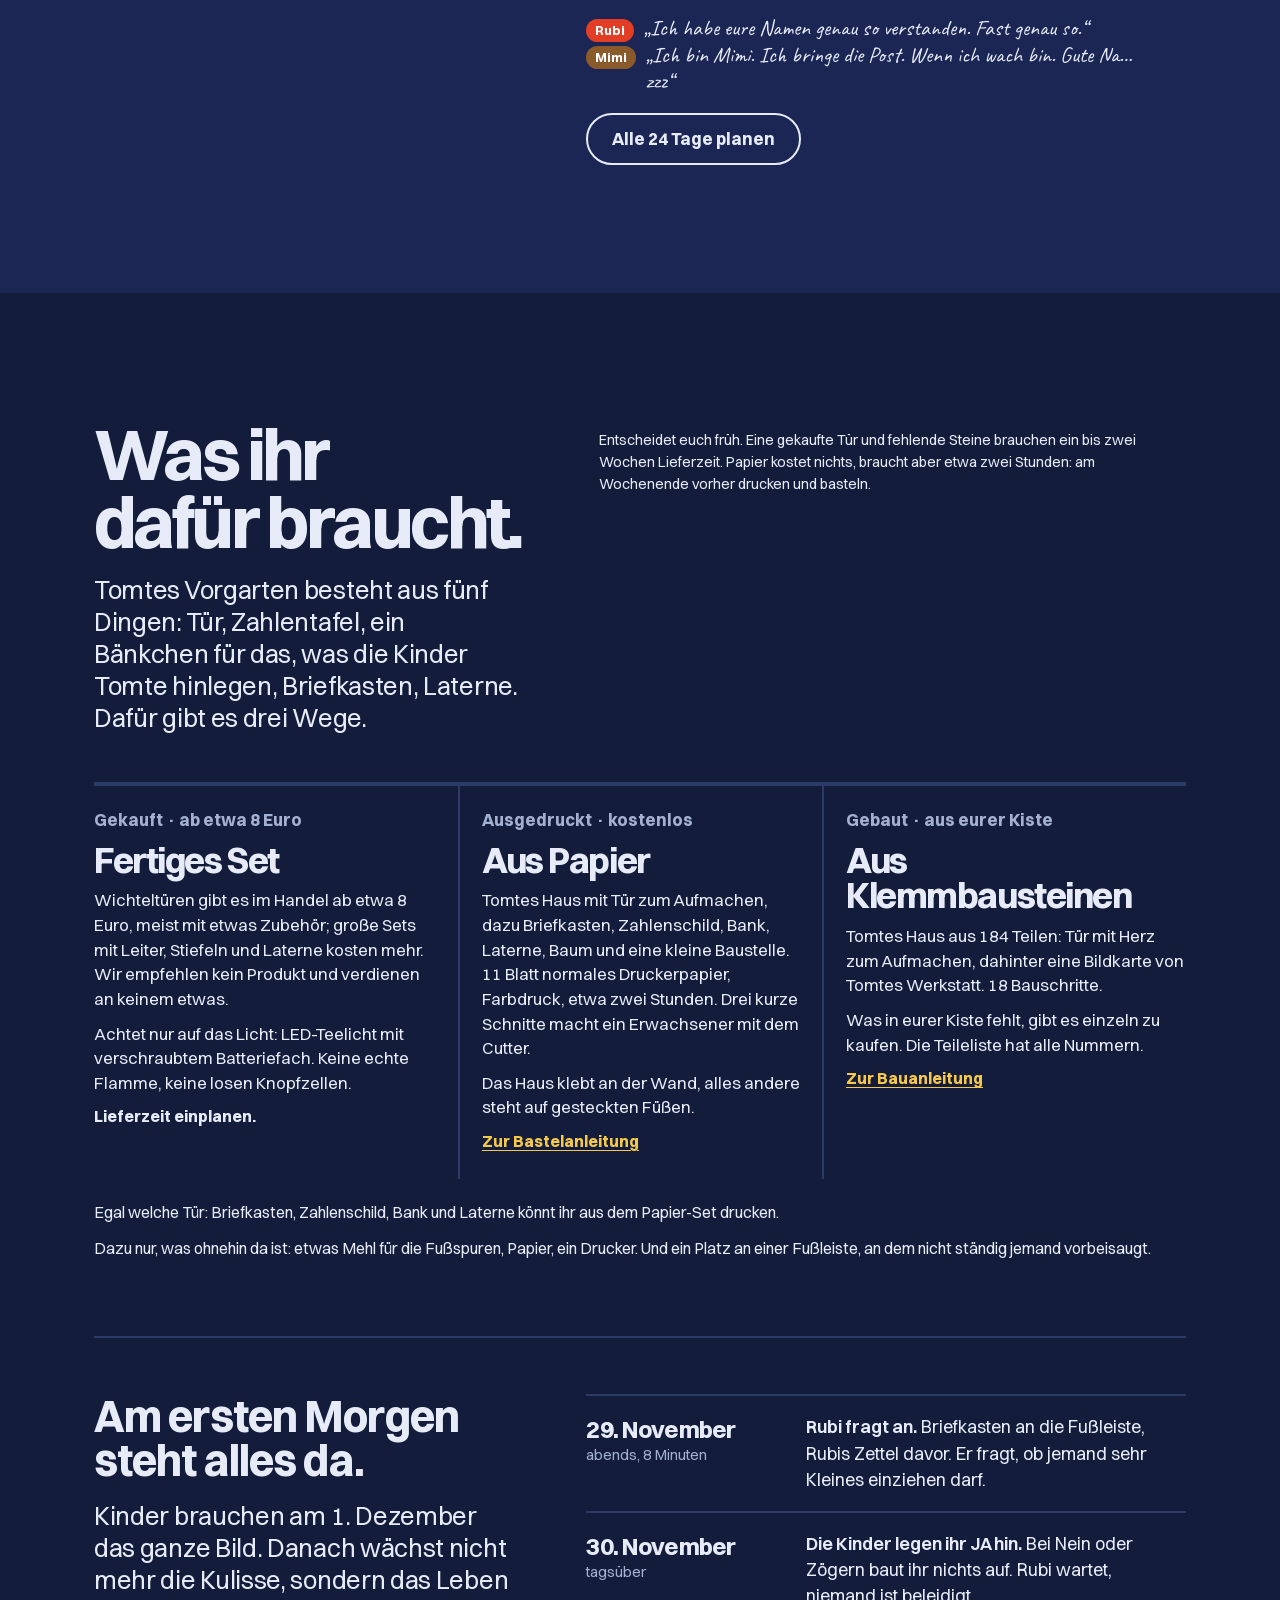
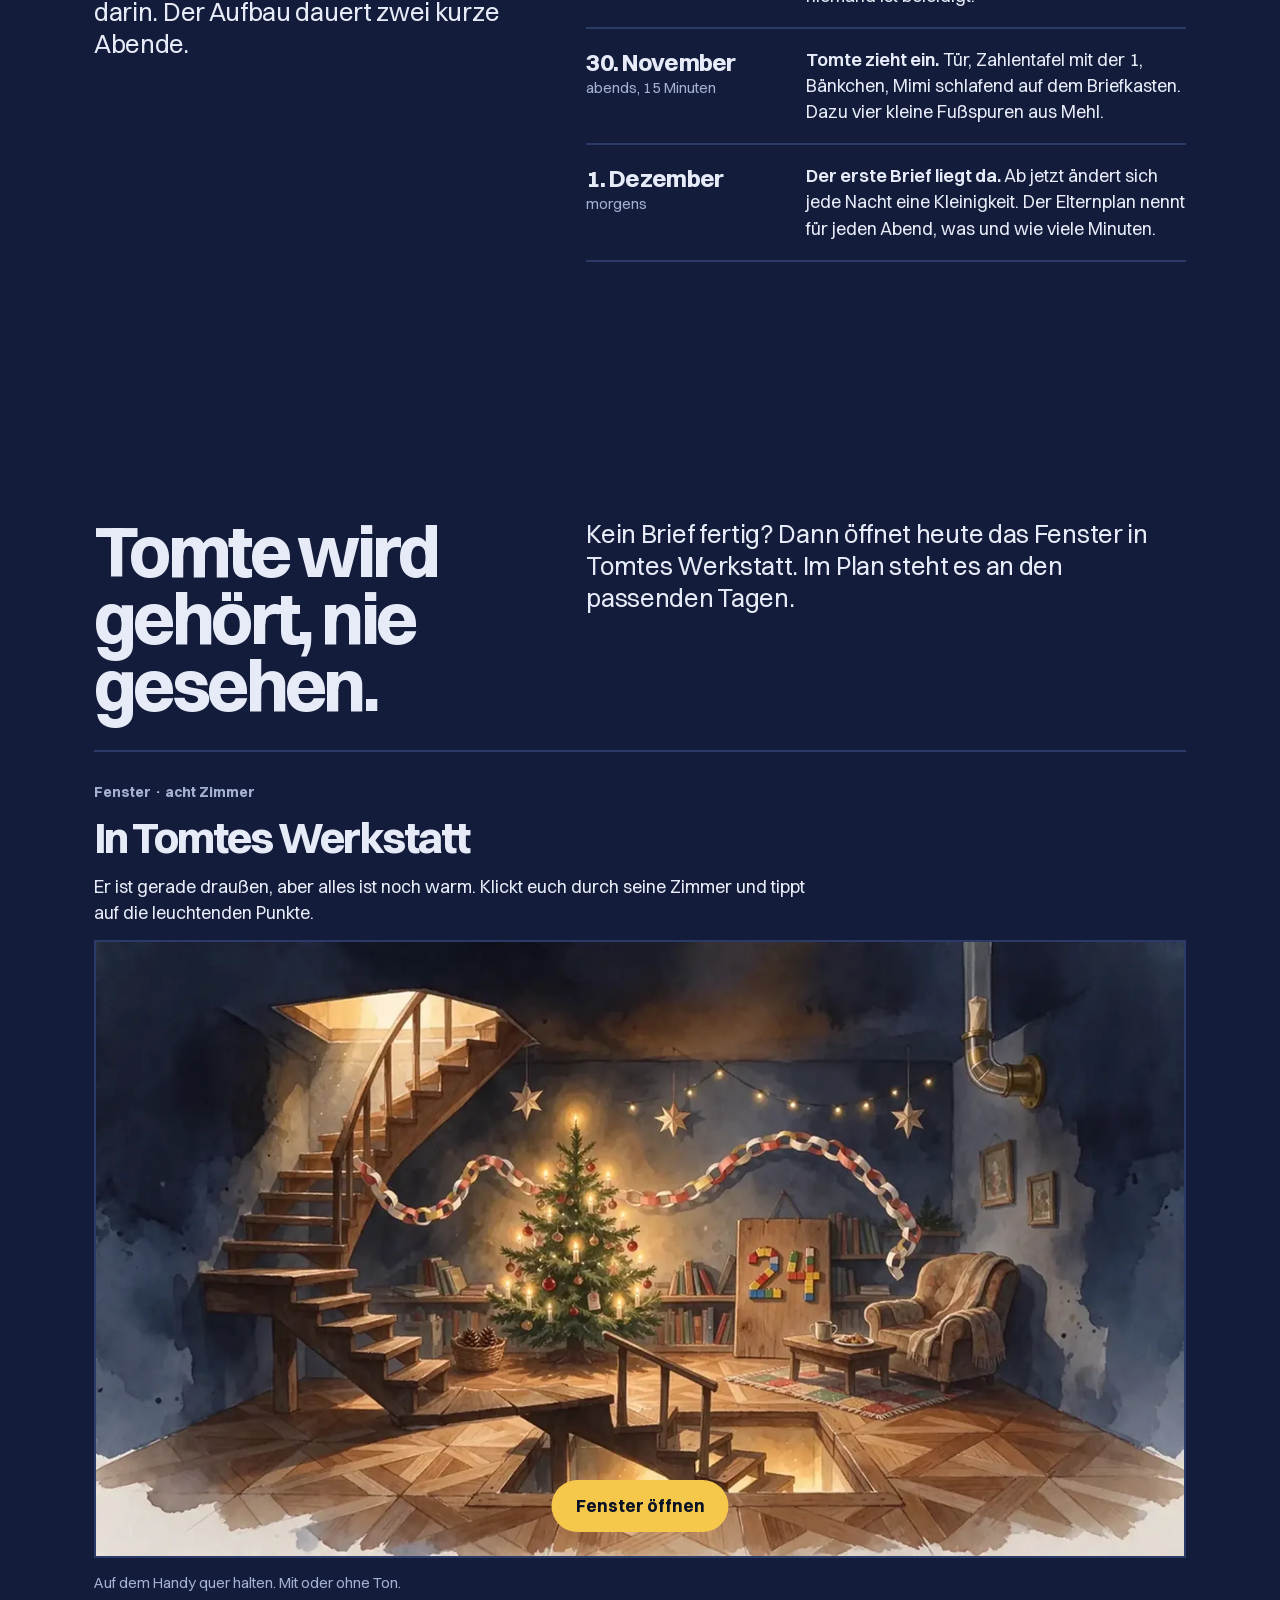
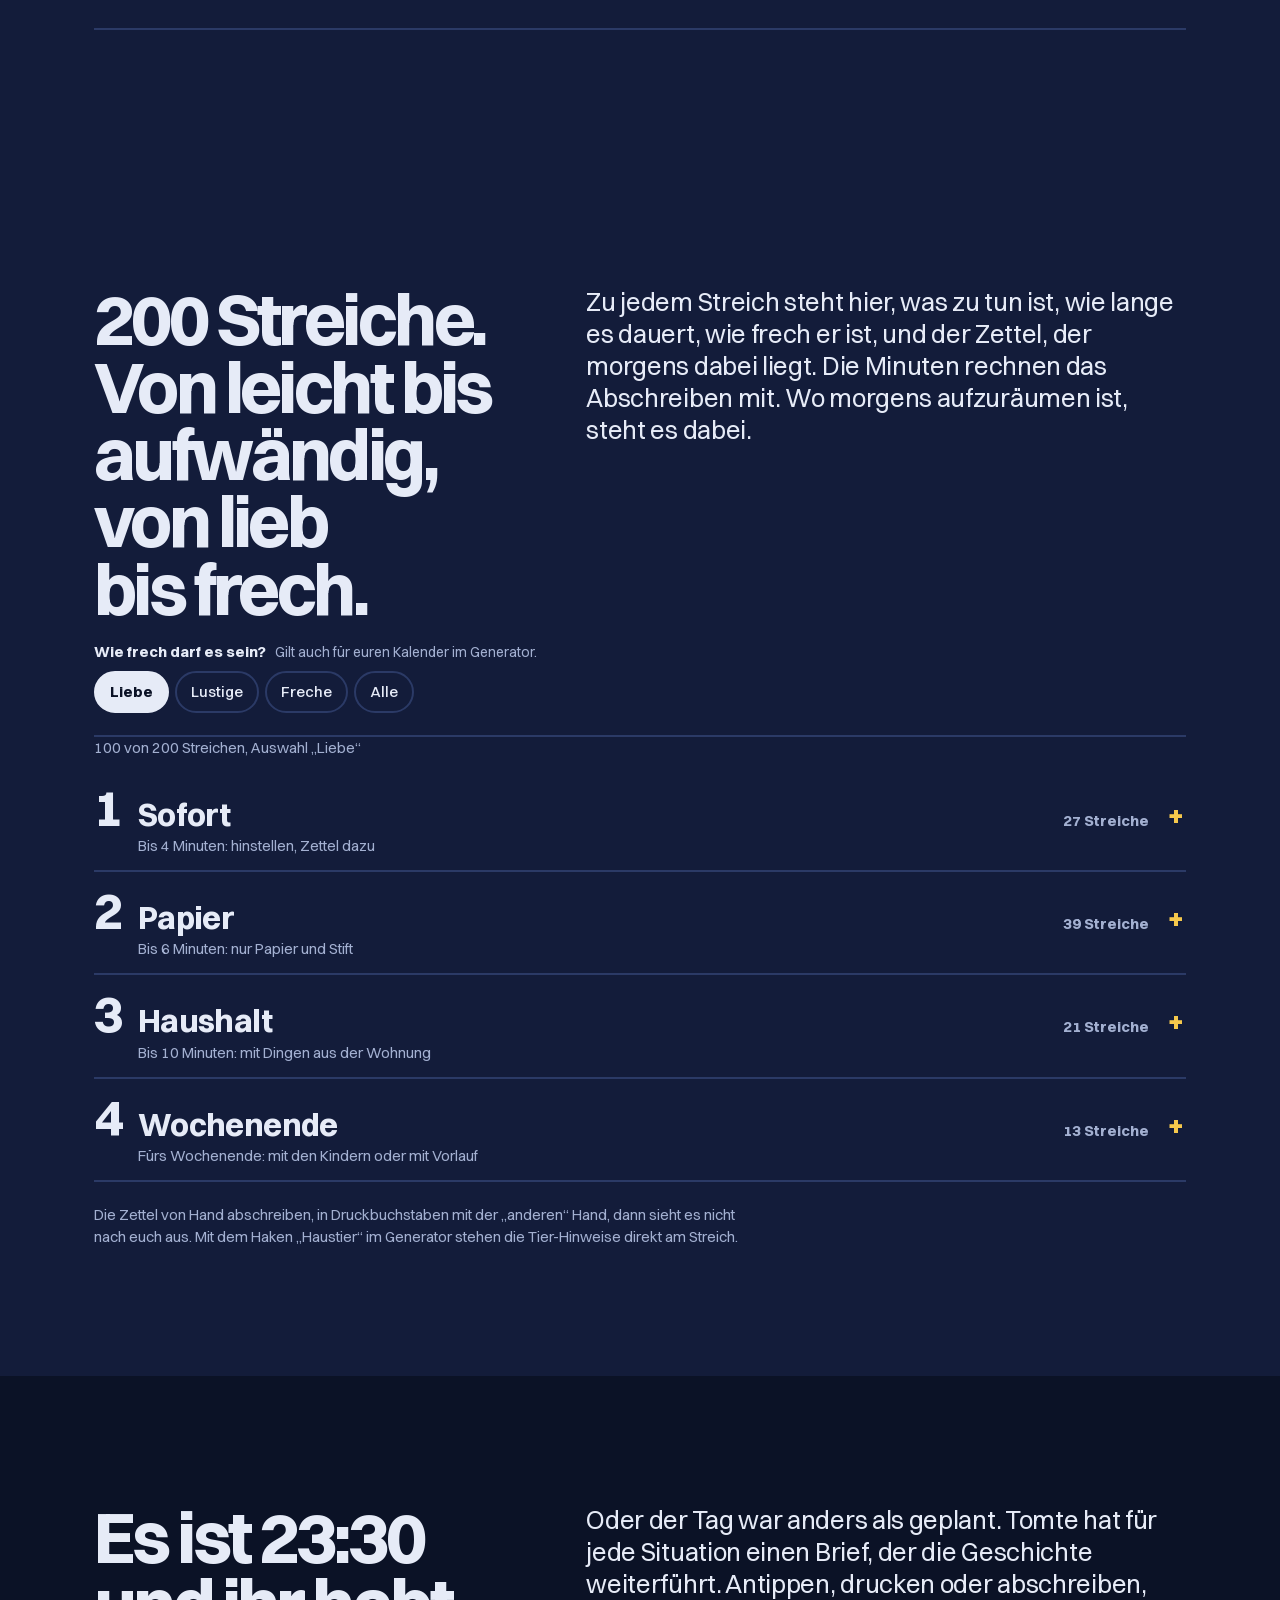
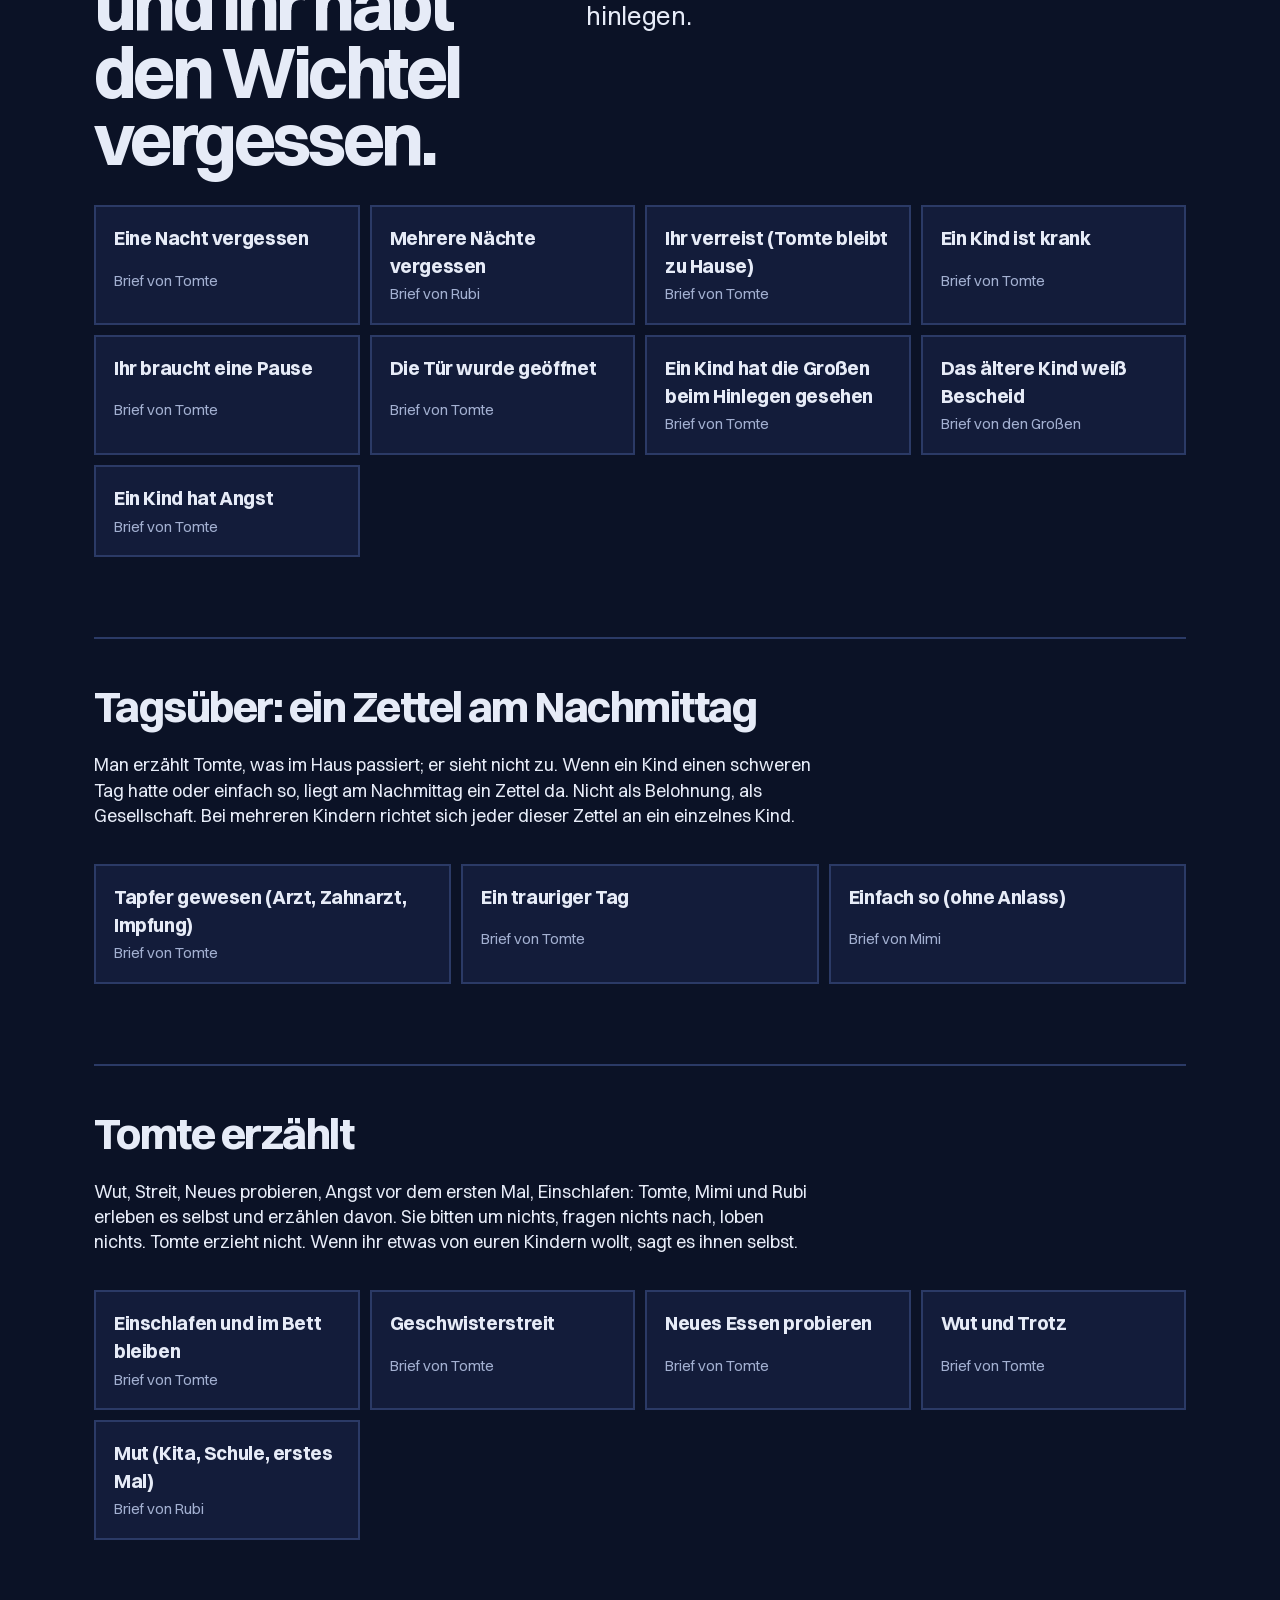
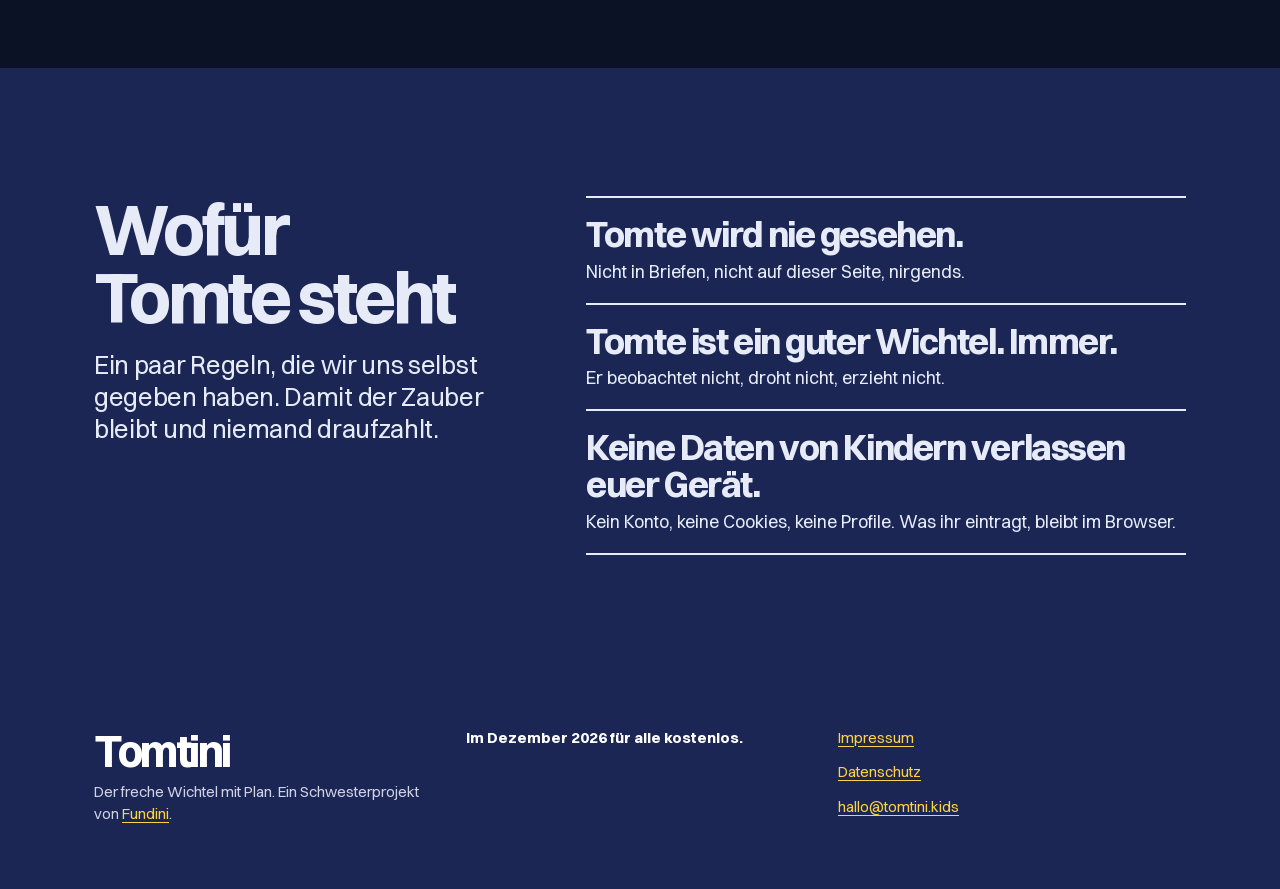
==== commit b4d73e57: "Aussehen folgt der Tageszeit: hell bis Sonnenuntergang, nachts Nachtblau, Wechsel mit 2 s Überblendu" ====
--- a/index.html
+++ b/index.html
@@ -21,17 +21,9 @@
 <meta property="og:image:alt" content="Tomtini. Der freche Wichtel mit Plan.">
 <meta name="twitter:card" content="summary_large_image">
 <meta name="description" content="Tomtini ist ein Wichtel-Generator für Eltern: 24 Tage mit Tomte, jeden Morgen ein Brief, jede Nacht eine neue Zahl auf seiner Tafel. Fertig geplant, zum Ausdrucken, kostenlos, ohne Konto.">
-<script>
-/* So früh wie möglich setzen, damit die Seite nicht erst hell aufblitzt und dann umschaltet. */
-(function(){
-  try{
-    var g=localStorage.getItem('tomtiniModus');
-    var dunkel=g?g==='dunkel':(window.matchMedia && window.matchMedia('(prefers-color-scheme: dark)').matches);
-    if(dunkel) document.documentElement.classList.add('dunkel');
-  }catch(e){}
-})();
-</script>
+<script src="modus.js?v=1"></script>
 <style>
+html.modus-wechsel,html.modus-wechsel *,html.modus-wechsel *::before,html.modus-wechsel *::after{transition:background-color 2s ease,color 2s ease,border-color 2s ease,fill 2s ease,stroke 2s ease,box-shadow 2s ease,outline-color 2s ease,text-decoration-color 2s ease!important}
 /* Layout: weiße Seite, fette Switzer, vollflächige Farbblöcke (Rot, Gelb, Nachtblau), dicke Linien zwischen Zeilen.
    Links ausgerichtet, alles eckig, nur Knöpfe sind Pillen. Tomtes Briefe bleiben Handschrift auf Papier. */
 @font-face{font-family:"Switzer";src:url("fonts/switzer.woff2") format("woff2");font-weight:100 900;font-style:normal;font-display:swap}
@@ -1863,16 +1855,11 @@
 
   /* Dunkelmodus umschalten */
   (function(){
-    var knopf=$('#modusKnopf'); if(!knopf) return;
-    function stand(){ return document.documentElement.classList.contains('dunkel'); }
-    function beschriften(){ knopf.textContent=stand()?'☀':'☽'; }
+    var knopf=$('#modusKnopf'); if(!knopf || !window.tomtiniModus) return;
+    function beschriften(){ knopf.textContent=window.tomtiniModus.ist()?'☀':'☽'; }
     beschriften();
-    knopf.addEventListener('click',function(){
-      var neu=!stand();
-      document.documentElement.classList.toggle('dunkel',neu);
-      try{ localStorage.setItem('tomtiniModus',neu?'dunkel':'hell'); }catch(e){}
-      beschriften();
-    });
+    knopf.addEventListener('click',function(){ window.tomtiniModus.umschalten(); });
+    document.addEventListener('tomtini-modus',beschriften);
   })();
 
   /* Mobiles Menü */
